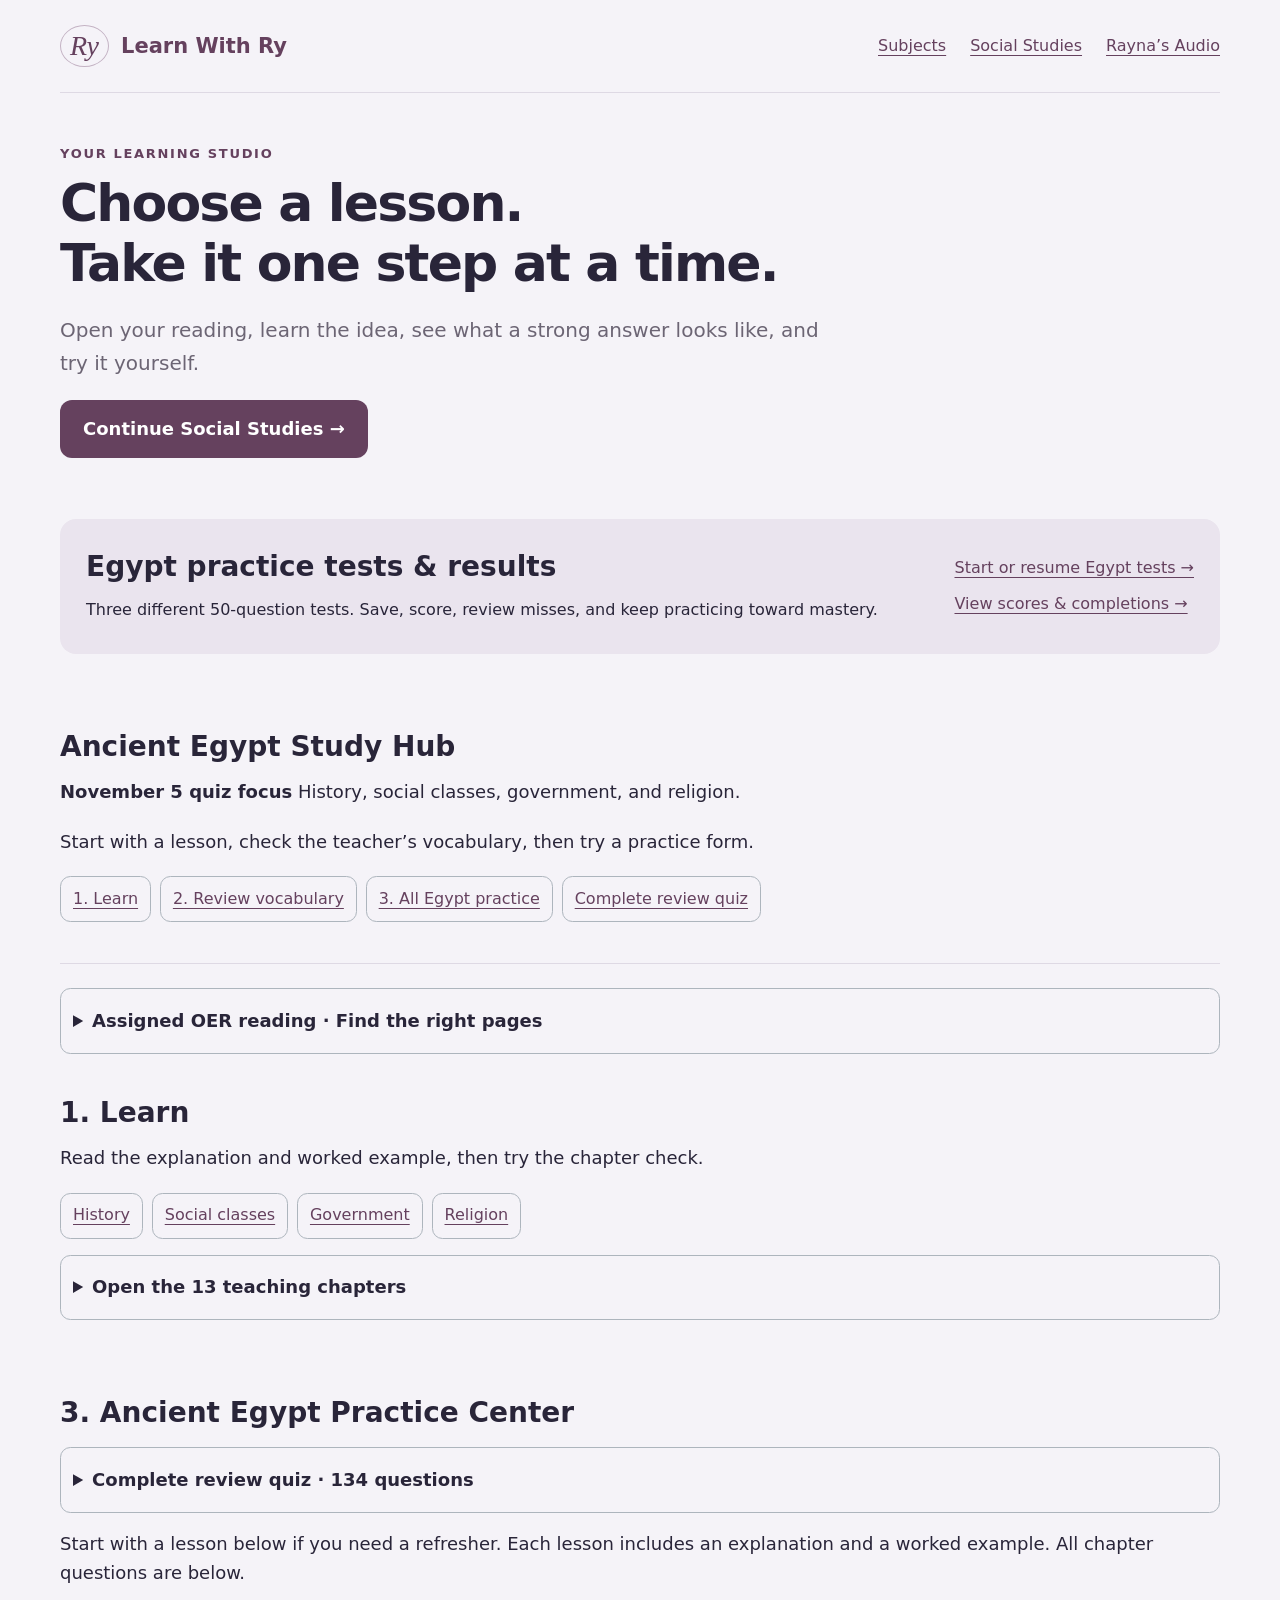
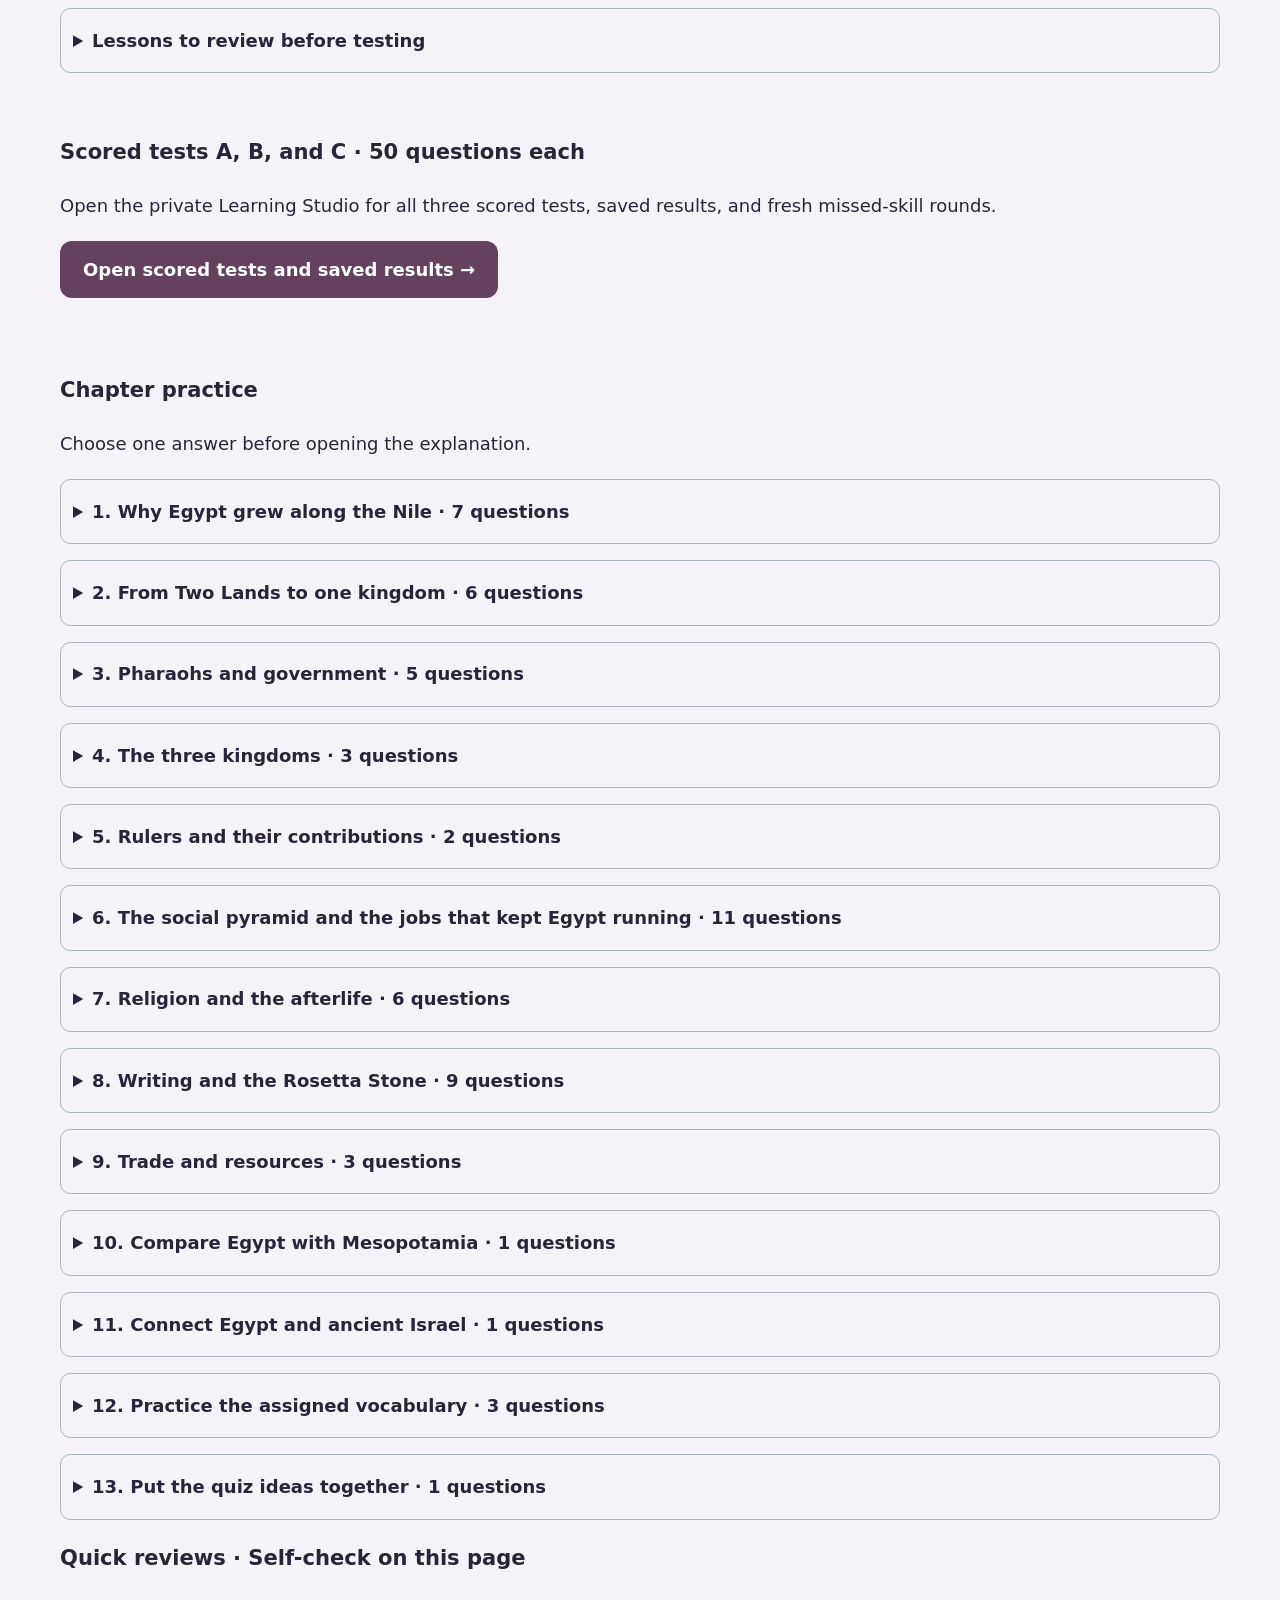
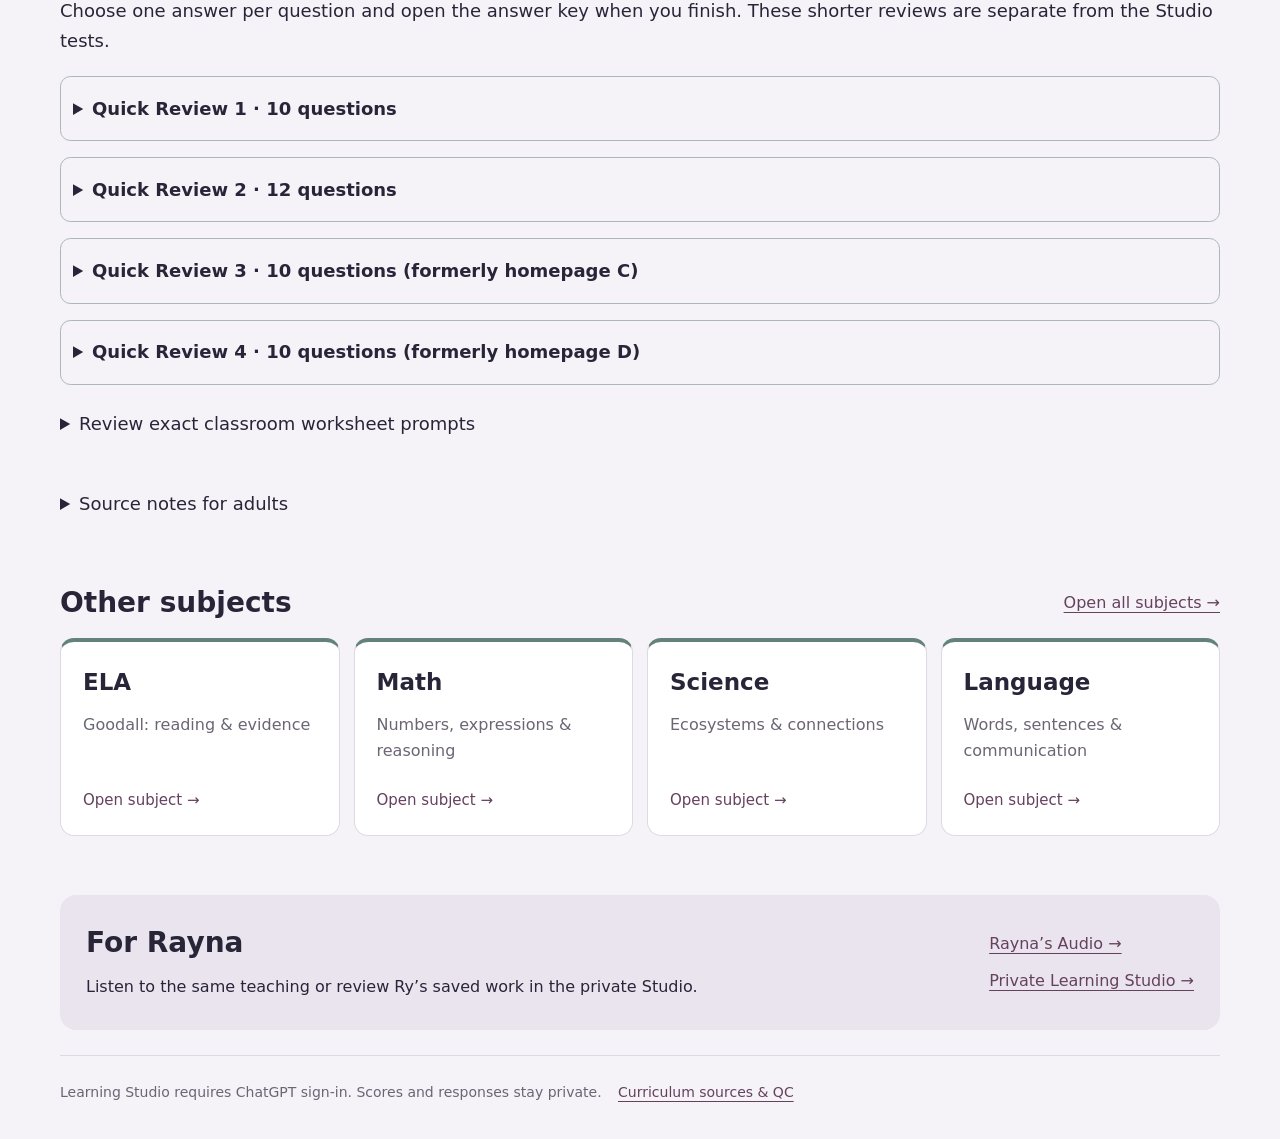
==== archive/2026-11-06/index.html @ a7140b53 "Reset learning workspace and consolidate source-first governance" ====
<!doctype html><html lang="en"><head><meta charset="utf-8"><meta name="viewport" content="width=device-width,initial-scale=1"><title>Learn With Ry · Choose your lesson</title><meta name="description" content="Choose a subject and open its assigned reading, teaching, worked examples and practice."><link rel="stylesheet" href="../../home.css?v=20261103-ss"><style>
#social-studies .egypt-intro {display:block;position:static;margin-bottom:1.5rem}
#social-studies .study-links {display:flex;flex-wrap:wrap;gap:.55rem;margin:.75rem 0 1rem}
#social-studies .study-links a, #social-studies .study-panel, #social-studies article {border:1px solid #adb5bd;border-radius:.65rem;padding:.55rem .75rem}
#social-studies article, #social-studies .study-panel {margin:1rem 0}
#social-studies summary {cursor:pointer;padding:.5rem 0}
#social-studies .study-panel>summary {font-weight:700}
#social-studies li {margin:.3rem 0}
#social-studies [id] {scroll-margin-top:1rem}
</style><style>#egypt-combined-quiz fieldset{border:0;padding:1rem 0}#egypt-combined-quiz legend{font-weight:650}#egypt-combined-quiz .quiz-options{display:grid;gap:.55rem;margin-top:.7rem}#egypt-combined-quiz .quiz-options label{display:flex;align-items:flex-start;gap:.6rem;padding:.8rem;border:1px solid #b9aabd;border-radius:.5rem;cursor:pointer}#egypt-combined-quiz input{width:1.2rem;height:1.2rem;flex-shrink:0}#score-egypt-quiz{padding:.8rem 1.2rem;cursor:pointer}#egypt-combined-quiz .quiz-feedback{padding:.7rem;background:#f0eaf2}</style></head><body><div class="wrap"><header><a class="brand" href="../../index.html"><i>Ry</i>Learn With Ry</a><nav aria-label="Main navigation"><a href="#subjects">Subjects</a><a href="#social-studies">Social Studies</a><a href="../../rayna-audio.html">Rayna’s Audio</a></nav></header><main><section class="welcome"><p class="eyebrow">Your learning studio</p><h1>Choose a lesson.<br>Take it one step at a time.</h1><p>Open your reading, learn the idea, see what a strong answer looks like, and try it yourself.</p><a class="button" href="https://ry-learning-studio.raynastover.chatgpt.site/?lesson=ss_verified_social_pyramid">Continue Social Studies →</a></section><section class="parent"><div><h2>Egypt practice tests & results</h2><p>Three different 50-question tests. Save, score, review misses, and keep practicing toward mastery.</p></div><div><a href="https://ry-learning-studio.raynastover.chatgpt.site/?ssTests=1">Start or resume Egypt tests →</a><a href="https://ry-learning-studio.raynastover.chatgpt.site/?parent=1">View scores & completions →</a></div></section><section id="social-studies" aria-label="Ancient Egypt study hub">
<header class="egypt-intro"><h2>Ancient Egypt Study Hub</h2><p><strong>November 5 quiz focus</strong> History, social classes, government, and religion.</p><p>Start with a lesson, check the teacher’s vocabulary, then try a practice form.</p><nav aria-label="Study hub" class="study-links"><a href="#learn-egypt">1. Learn</a><a href="#chapter-12">2. Review vocabulary</a><a href="#egypt-practice">3. All Egypt practice</a><a href="#egypt-combined-quiz">Complete review quiz</a></nav></header>
<details class="study-panel" id="assigned-egypt-reading"><summary>Assigned OER reading · Find the right pages</summary><p>Open <cite>OER Ancient Egypt.pdf</cite> in Schoology under Egypt–Quarter 2. Use the PDF viewer’s page counter. Read the section you need, then use the lesson link to practice.</p><ul><li>Pages 3–8 · Geography and climate · <a href="#chapter-1">Study this topic</a></li><li>Pages 9–14 · Agriculture and irrigation · <a href="#chapter-1">Study this topic</a></li><li>Pages 15–19 · Government and social structure · <a href="#chapter-6">Study this topic</a></li><li>Pages 20–27 · Religion and the afterlife · <a href="#chapter-7">Study this topic</a></li><li>Pages 28–39 · History and key figures · <a href="#chapter-4">Study this topic</a></li><li>Pages 40–45 · Writing and other achievements · <a href="#chapter-8">Study this topic</a></li><li>Pages 46–51 · Egypt and Nubia · <a href="#chapter-9">Study this topic</a></li></ul><p>The assigned social pyramid is <a href="#assigned-social-pyramid">Figure 1 on page 15</a>.</p></details>
<section id="learn-egypt"><h2>1. Learn</h2><p>Read the explanation and worked example, then try the chapter check.</p><nav class="study-links" aria-label="Quiz focus"><a href="#chapter-4">History</a><a href="#chapter-6">Social classes</a><a href="#chapter-3">Government</a><a href="#chapter-7">Religion</a></nav>
<details class="study-panel" id="egypt-chapters"><summary>Open the 13 teaching chapters</summary><nav aria-label="Ancient Egypt chapters"><ol><li><a href="#chapter-1">Why Egypt grew along the Nile</a></li><li><a href="#chapter-2">From Two Lands to one kingdom</a></li><li><a href="#chapter-3">Pharaohs and government</a></li><li><a href="#chapter-4">The three kingdoms</a></li><li><a href="#chapter-5">Rulers and their contributions</a></li><li><a href="#chapter-6">The social pyramid and the jobs that kept Egypt running</a></li><li><a href="#chapter-7">Religion and the afterlife</a></li><li><a href="#chapter-8">Writing and the Rosetta Stone</a></li><li><a href="#chapter-9">Trade and resources</a></li><li><a href="#chapter-10">Compare Egypt with Mesopotamia</a></li><li><a href="#chapter-11">Connect Egypt and ancient Israel</a></li><li><a href="#chapter-12">Practice the assigned vocabulary</a></li><li><a href="#chapter-13">Put the quiz ideas together</a></li></ol></nav>
<article id="chapter-1">
<h2>1. Why Egypt grew along the Nile</h2>

<p>The Nile flows north toward the Mediterranean Sea. Upper Egypt is upstream in the south. Lower Egypt is downstream in the north, where the river branches into a delta. Floods left fertile silt, and irrigation moved water to crops. When farmers grew more food than people needed right away, the surplus helped support workers with other jobs.</p>

<section aria-label="Control the floodwater"><h3>Control the floodwater</h3><p>A dike holds water back. A ditch moves water to where it is needed. A basin stores water for later. After floodwater receded, silt left on the land helped crops grow.</p><p><strong>Worked example</strong> If a field is dry after the flood season, stored water can be sent from a basin through a ditch to the field.</p>
</section>
<h3>Worked example</h3><p>Imagine a village stores extra grain. Some people can now make tools or keep records because they can get food from the farmers.</p>

<details id="lesson-10"><summary>Orient yourself along the Nile · More teaching and sources</summary><p>The Nile flows north toward the Mediterranean Sea. Upper Egypt is upstream, mainly to the south. Lower Egypt is downstream, mainly to the north. Follow the water to understand the names.</p><h3>Worked example</h3><p>Imagine a boat drifting downstream from Upper Egypt. It moves north toward Lower Egypt and the delta.</p><p><a href="https://ry-learning-studio.raynastover.chatgpt.site/?lesson=ss_verified_two_lands">Open the matching Studio chapter and sources →</a></p></details>
<details id="lesson-11"><summary>Read landforms as clues about travel · More teaching and sources</summary><p>A delta forms where sediment builds up near a river’s mouth and channels spread out. Cataracts are stretches of rough water that can make navigation difficult. Deserts can limit routes while river travel and trade still connect communities.</p><h3>Worked example</h3><p>A merchant planning a route should look for both helpful features and obstacles. A wide navigable stretch may make travel easier. A cataract may force unloading and travel overland.</p><p><a href="https://ry-learning-studio.raynastover.chatgpt.site/?lesson=ss_verified_landforms">Open the matching Studio chapter and sources →</a></p></details>
<details id="lesson-12"><summary>Trace flooding, farming and surplus · More teaching and sources</summary><p>Floodwaters could leave fertile silt. Farmers used water and labor to grow crops. Irrigation helped move water to fields, and channels needed upkeep. Surplus means food beyond immediate needs. Stored surplus could support workers doing jobs other than farming.</p><h3>Worked example</h3><p>Follow the chain: fertile soil and water support crops, surplus can be stored, and stored food can support specialized work. Each arrow needs a reason. Flooding alone does not explain the government.</p><p><a href="https://ry-learning-studio.raynastover.chatgpt.site/?lesson=ss_verified_nile_farming">Open the matching Studio chapter and sources →</a></p></details>
<section><h3>Plan for the farming year</h3><p>The assigned OER explains that Egyptians noticed Sirius appearing around the time of the Nile flood. Watching the sky helped farmers anticipate changes in the river and plan their work. They also developed a 365-day calendar with seasons tied to farming.</p><p><strong>Worked example</strong> If the river is about to rise, farmers can prepare for flooding and plan to plant when the water recedes.</p></section>
<p><a href="#practice-chapter-1">Practice this chapter</a></p></article>
<article id="chapter-2">
<h2>2. From Two Lands to one kingdom</h2>

<p>Upper and Lower Egypt were political regions. Black Land described the fertile Nile land, and Red Land described the surrounding desert. The traditional account credits Menes with unification. Evidence also links Narmer to early unification, and historians are uncertain how the two names relate. The Double Crown joined symbols of rule over both regions.</p>

<section aria-label="What the crowns tell us"><h3>What the crowns tell us</h3><p>The white crown stood for Upper Egypt in the south. The red crown stood for Lower Egypt in the north. Wearing both together showed that one ruler claimed authority over both regions.</p><p><strong>Worked example</strong> An image of a ruler wearing the white crown links the ruler to the southern region. Look for the combined crown to identify the symbol of unity.</p></section>
<h3>Worked example</h3><p>A ruler shown wearing the Double Crown is being pictured as ruler of both regions. The crown alone cannot tell us the precise sequence of events that brought them together.</p>

<details id="lesson-5"><summary>Follow the Two Lands story · More teaching and sources</summary><p>Unification brought Upper and Lower Egypt under one rule. Follow the teacher’s reading for its account of Menes. Historians also discuss Narmer and the evidence associated with early unification. Keep the classroom account and the historical identification question distinct.</p><h3>Worked example</h3><p>A royal image can show symbols associated with both regions. That supports a claim about how royal power was presented. The image alone cannot settle every detail of who unified Egypt.</p><p><a href="https://ry-learning-studio.raynastover.chatgpt.site/?lesson=ss_verified_union">Open the matching Studio chapter and sources →</a></p></details>
<section><h3>Practice the Two Lands worksheet</h3><p>Upper Egypt was in the south, upstream. Lower Egypt was in the north, downstream, where the Nile branches near the Mediterranean. Seasonal floods left silt that helped farmers grow food. The river also provided water for irrigation and a route for transportation. The worksheet credits Menes with bringing the two regions under one ruler.</p><p><strong>Worked example</strong> If you start in Upper Egypt and travel downstream, you head north toward Lower Egypt. The name Upper tells you where you are along the river.</p>

</section>
<p><a href="#practice-chapter-2">Practice this chapter</a></p></article>
<article id="chapter-3">
<h2>3. Pharaohs and government</h2>

<p>Pharaohs held political and religious authority. Egyptians valued ma’at, the idea of truth, balance, and proper order. A vizier helped supervise government. Other officials organized resources and work, while scribes kept records. This division of government work is called a bureaucracy.</p>

<section aria-label="Why a capital and a river mattered"><h3>Why a capital and a river mattered</h3><p>The traditional account places the early capital at Memphis. A capital is a center of government. The Nile also provided a route between the regions of Egypt and toward the Mediterranean, helping people and goods move.</p><p><strong>Worked example</strong> An official in the capital could organize a shipment. Boats traveling along the Nile could carry it toward the delta.</p></section>
<h3>Worked example</h3><p>To supply a building project, officials could arrange workers and grain deliveries. Scribes could keep track of both so officials knew what had arrived.</p>

<details id="lesson-3"><summary>Explain how the government worked · More teaching and sources</summary><p>The pharaoh ruled. A vizier helped oversee government, and other officials handled specific jobs. A bureaucracy is a system of officials and offices. It helps turn a ruler’s decisions into tasks people can actually carry out.</p><h3>Worked example</h3><p>When the ruler orders grain to be collected, officials can organize deliveries and scribes can record them. The order, the organization, and the record are separate steps.</p><p><a href="https://ry-learning-studio.raynastover.chatgpt.site/?lesson=ss_verified_government">Open the matching Studio chapter and sources →</a></p></details>
<details id="lesson-4"><summary>Compare authority, service and rights · More teaching and sources</summary><p>Priests performed religious duties, soldiers helped defend the kingdom, and officials administered government. Legal rights are powers or protections recognized by law. Examples of property rights show what a person could legally do. Social rank still affected a person’s power and daily life.</p><h3>Worked example</h3><p>If a woman could own property, that fact supports a claim about ownership. A separate source would be needed to compare her political power with a pharaoh’s.</p><p><a href="https://ry-learning-studio.raynastover.chatgpt.site/?lesson=ss_verified_religion_soldiers">Open the matching Studio chapter and sources →</a></p></details>
<h3>How the vizier helped govern</h3><p>The assigned reading (page 16) describes the vizier as the pharaoh’s trusted adviser and chief judge. A scribe kept records. Those are different responsibilities.</p><p><a href="#practice-chapter-3">Practice this chapter</a></p></article>
<article id="chapter-4">
<h2>4. The three kingdoms</h2>

<p>The Old Kingdom is known for major pyramid construction at Giza. The Middle Kingdom began with reunification after a period of division. In the New Kingdom, Egypt expanded its military influence and built major temples. Periods of division separated these kingdoms.</p>

<section aria-label="How the Old Kingdom organized resources"><h3>How the Old Kingdom organized resources</h3><p>Old Kingdom leaders could organize irrigation, food storage, and large construction projects. The pyramids at Giza are one example of what organized workers and supplies made possible.</p><p><strong>Worked example</strong> Storing grain before a building project gave officials food to distribute to workers while construction was under way.</p></section>
<h3>Worked example</h3><p>A description of a royal tomb cut into rock in the Valley of the Kings points to the New Kingdom. A description of Khufu’s pyramid points to the Old Kingdom.</p>

<details id="lesson-6"><summary>Compare the three kingdoms · More teaching and sources</summary><p>The Old Kingdom is strongly associated with pyramid building. The Middle Kingdom followed reunification and renewed central rule. The New Kingdom saw expansion and powerful rulers. A timeline helps you place evidence before trying to explain it.</p><h3>Worked example</h3><p>If a source describes reunification after political division, look for evidence of restored central rule. A pyramid or a military campaign would support a different claim.</p><p><a href="https://ry-learning-studio.raynastover.chatgpt.site/?lesson=ss_verified_kingdoms">Open the matching Studio chapter and sources →</a></p></details>
<p><a href="#practice-chapter-4">Practice this chapter</a></p></article>
<article id="chapter-5">
<h2>5. Rulers and their contributions</h2>

<p>Djoser is linked to the Step Pyramid at Saqqara, traditionally designed by Imhotep. Khufu commissioned the Great Pyramid at Giza. Hatshepsut is known for trade and building, including the expedition to Punt. Thutmose III expanded military influence. Akhenaten promoted worship of the Aten. Ramesses II commissioned monuments including Abu Simbel and led military campaigns.</p>

<h3>Worked example</h3><p>If a ruler ordered a pyramid built, the ruler commissioned it. The people who planned, cut, moved, and set its stones built it.</p>

<details id="lesson-7"><summary>Read evidence about rulers · More teaching and sources</summary><p>Tie each ruler to a specific action or artifact. Djoser is associated with the Step Pyramid and Khufu with the Great Pyramid at Giza. New Kingdom evidence includes Hatshepsut’s Punt expedition, Thutmose III’s campaigns, Akhenaten’s religious changes, and Ramesses II’s monuments. Ask what each source was made to show.</p><h3>Worked example</h3><p>A temple scene showing goods from Punt can support a claim about exchange during Hatshepsut’s reign. Because royal monuments celebrate rulers, check other evidence before drawing a broader conclusion.</p><p><a href="https://ry-learning-studio.raynastover.chatgpt.site/?lesson=ss_verified_new_rulers">Open the matching Studio chapter and sources →</a></p></details>
<p><a href="#practice-chapter-5">Practice this chapter</a></p></article>
<article id="chapter-6">
<h2>6. The social pyramid and the jobs that kept Egypt running</h2><section id="assigned-social-pyramid"><h3>The assigned five-level social pyramid</h3><p>Read from the top down. This is the order in <cite>OER Ancient Egypt</cite>, page 15 of 51, Figure 1.</p><ol><li>Pharaoh</li><li>Nobles, priests, and government officials</li><li>Soldiers and scribes</li><li>Merchants, artisans, and craftspeople</li><li>Farmers, servants, and enslaved people</li></ol><p>The pharaoh held the highest authority and was viewed as divine. The diagram groups occupations and social positions. For example, a scribe kept records and a soldier served in the army, but the diagram places both on the third tier.</p></section>

<p>A social hierarchy ranks people by status or authority. Pharaohs ruled, officials administered, priests led rituals, scribes kept records, soldiers served in the military, and farmers, artisans, and merchants provided food, goods, and trade. Use the teacher’s five-level diagram for exact placements on the assignment. The Who Done It? mystery uses fictional events to help you practice identifying roles.</p>

<section aria-label="Rank, skills, and opportunity"><h3>Rank, skills, and opportunity</h3><p>Many Egyptians were born into their social class, and moving up was uncommon. A rare skill could sometimes open opportunities. The broad base of the pyramid represents the many people whose work supported society.</p><p><strong>Worked example</strong> A craft worker who makes jewelry has a specialized skill. That tells you what they contribute. It takes more evidence to show their social rank changed.</p></section>
<h3>Worked example</h3><p>A farmer grows grain, a scribe records it, and an official organizes where it goes. Their jobs have different levels of authority, but each contributes to keeping the storehouse running.</p>

<details id="lesson-1"><summary>Read the social pyramid · More teaching and sources</summary><p>A pyramid is a model of how power and work were organized. Start with the teacher’s diagram and read its five levels from top to bottom. Compare the size of each level with the authority it represents. People at a lower level could do work that everyone depended on.</p><h3>Worked example</h3><p>If farmers supplied food and officials collected taxes, farmers contributed food while officials exercised authority. The work and the authority are two different things.</p><p><a href="https://ry-learning-studio.raynastover.chatgpt.site/?lesson=ss_verified_social_pyramid">Open the matching Studio chapter and sources →</a></p></details>
<details id="lesson-2"><summary>Connect jobs to contributions · More teaching and sources</summary><p>An occupation is a job. A contribution is what that work makes possible for others. Farmers grew crops, artisans made goods, merchants exchanged goods, and scribes kept written records. One person’s work often depended on another’s.</p><h3>Worked example</h3><p>A farmer brings grain to storage. A scribe records the amount. The record helps officials know how much grain is available.</p><p><a href="https://ry-learning-studio.raynastover.chatgpt.site/?lesson=ss_verified_occupations">Open the matching Studio chapter and sources →</a></p></details>
<section><h3>Use the society clues</h3><p>The classroom mystery reviews how Egyptian society worked. The pharaoh ruled. The vizier advised the pharaoh and helped run the government. High priests carried out major temple rituals. Scribes used writing to keep government records. Soldiers could sometimes improve their status through rewards such as land. Artisans made skilled goods and generally ranked above farmers in the activity’s model. Enslaved people were at the bottom of that model. Many Egyptian women could own property and run businesses.</p><p><strong>Worked example</strong> A workshop needs bowls, a temple needs a ceremony, and the government needs a tax record. An artisan can make the bowls, a high priest can lead a major ritual, and a scribe can write the record. Use each clue to match the job to the contribution.</p>




</section>
<p><a href="#practice-chapter-6">Practice this chapter</a></p></article>
<article id="chapter-7">
<h2>7. Religion and the afterlife</h2>

<p>Egyptians generally worshipped many gods. Ra was associated with the sun, Osiris with the afterlife and rebirth, Isis with protection, and Anubis with embalming. Mummification preserved a body as part of preparation for the afterlife. The weighing of the heart connects belief in the afterlife with ma’at.</p>

<section aria-label="How beliefs shaped burial"><h3>How beliefs shaped burial</h3><p>Ancient Egyptians believed life continued after death. For some burials, embalmers preserved the body, priests performed rituals, and craft workers made coffins. Tombs could hold food and belongings intended for the next life.</p><p><strong>Worked example</strong> A sealed tomb with a preserved body and containers for food gives two clues about preparations for the afterlife.</p>
</section>
<h3>Worked example</h3><p>Khufu’s pyramid at Giza and a rock-cut royal tomb in the Valley of the Kings both tell us about burial beliefs. They also show how royal burial places changed over time.</p>

<details id="lesson-8"><summary>Link beliefs to daily decisions · More teaching and sources</summary><p>Egyptians honored multiple gods. Beliefs about order, balance and justice, often expressed through ma’at, shaped how people described good rule and proper conduct. Belief in an afterlife also helps explain choices about burial.</p><h3>Worked example</h3><p>A tomb object may suggest what people expected the dead to need. An image of a ruler making an offering tells you something different about worship and royal duty.</p><p><a href="https://ry-learning-studio.raynastover.chatgpt.site/?lesson=ss_verified_beliefs">Open the matching Studio chapter and sources →</a></p></details>
<details id="lesson-9"><summary>Separate mummification, tombs and monuments · More teaching and sources</summary><p>Mummification preserved the body. A tomb was a burial place. The pyramids at Giza and the royal tombs in the Valley of the Kings belong to different settings and periods. The Great Sphinx stands at Giza.</p><h3>Follow the process</h3><p>In the assigned reading’s example of a royal burial, embalmers removed organs and stored them in canopic jars. They dried the body with <strong>natron</strong>, then wrapped it in <strong>linen</strong>. Drying helped preserve the body. Wrapping and placing the mummy in a tomb came later. Belief in an afterlife helps explain why preserving the body mattered.</p><p>Source: <a href="https://wcschools.schoology.com/course/8432932378/materials/gp/8618438022">Assigned Egypt OER, section 6.4, pp. 23–24</a>.</p><h3>Worked example</h3><p>If an item asks about preserving a body, choose the process. If it asks where the Great Sphinx is, choose the site. Reading the question word helps you separate the ideas.</p><p><a href="https://ry-learning-studio.raynastover.chatgpt.site/?lesson=ss_verified_burial">Open the matching Studio chapter and sources →</a></p></details>
<p><a href="#practice-chapter-7">Practice this chapter</a></p></article>
<article id="chapter-8">
<h2>8. Writing and the Rosetta Stone</h2>

<p>Hieroglyphs were signs that could represent sounds or words. Scribes could write on papyrus, a material made from a plant. The Rosetta Stone carries the same decree in three scripts and two languages. Scholars used the Greek text to help decipher Egyptian writing.</p>

<section aria-label="Writing, writing surfaces, and evidence"><h3>Writing, writing surfaces, and evidence</h3><p>Egyptians used hieroglyphs on surfaces such as papyrus and carved stone. Once scholars could read more of the signs with help from the Rosetta Stone, the writing could answer questions that the objects alone could not.</p><p><strong>Worked example</strong> A burial chamber shows that someone was buried there. A readable name on its wall may help identify the person.</p>
</section>
<h3>Worked example</h3><p>A grain list is a primary source for what someone recorded at the time. An inscription on a tomb might tell you whom the tomb honored. Each answers a different kind of question.</p>

<details id="lesson-13"><summary>Use writing and trade as evidence · More teaching and sources</summary><p>Hieroglyphs were one Egyptian writing system. The Rosetta Stone carries a decree in three scripts, including Greek, which helped scholars decipher Egyptian writing. Records help us see how government and exchange worked. Nubia had its own societies and interacted with Egypt through trade and conflict.</p><h3>Read the writing as evidence</h3><p>A hieroglyph is a sign. The assigned reading explains that signs can represent sounds or words. <strong>Papyrus</strong> is a writing material made from a reed. You could also find hieroglyphs carved on temple and tomb walls. The sign carries meaning and the surface holds the writing.</p><p><strong>Worked example.</strong> You find signs carved on a tomb wall. The carved signs are the writing. The wall is the surface. If you want to know whom the tomb honored, you need evidence from what the signs say.</p><p>Source: <a href="https://wcschools.schoology.com/course/8432932378/materials/gp/8618438022">Assigned Egypt OER, section 6.6, “Hieroglyphics”</a>.</p><h3>Worked example</h3><p>A record of goods can support a claim about exchange. </p><p><a href="https://ry-learning-studio.raynastover.chatgpt.site/?lesson=ss_verified_writing_trade">Open the matching Studio chapter and sources →</a></p></details>
<section><h3>How Egyptians wrote</h3><p>A hieroglyph could represent a word or a sound. The classroom handout uses a mouth sign that can mean mouth or stand for the sound r. Hieratic was a quicker handwritten script with simpler strokes, often used on papyrus. Demotic was another Egyptian script used later. Reading and writing took training, so scribes were important for keeping records.</p><p><strong>Worked example</strong> For a long list of grain deliveries on papyrus, a scribe could use quicker hieratic writing. A carver making an inscription on a temple wall might use hieroglyphs. On the Rosetta Stone, the Greek version of a decree helped scholars work out Egyptian writing. The stone has three scripts and two languages, Egyptian and Greek.</p>

</section>
<section><h3>Use a hieroglyph sound chart</h3><p>The classroom language packet includes charts for matching signs to sounds. Some signs represent one consonant. Other hieroglyphs can represent more than one sound or an entire word. A classroom chart is a way to try sound matching.</p><p><strong>Worked example</strong> If you are using the chart to approximate a name, say the name first and match the sounds to the chart. Think about the sound you hear when a letter is silent.</p></section>
<p><a href="#practice-chapter-8">Practice this chapter</a></p></article>
<article id="chapter-9">
<h2>9. Trade and resources</h2>

<p>The Nile carried people and goods. Trade helped Egyptians obtain resources such as timber and metals. Egypt and Nubia exchanged goods and ideas and sometimes fought for control. Nubia had independent societies, including the Kingdom of Kush.</p>

<h3>Worked example</h3><p>A merchant who exchanges grain for timber is trading. An army that takes control of territory is conquering.</p>


<section><h3>Explain cultural exchange with Nubia</h3><p>The assigned OER describes Meroë as an ironworking center in Nubia. Nubian rulers also built steep-sided pyramids for royal burials. The pyramids show how an idea can spread and take a different form in another society.</p><p><strong>Worked example</strong> A Nubian pyramid and an Egyptian pyramid may both serve as royal tombs. Their different shapes help show how people adapted the idea.</p></section>
<h3>Why Egypt and Nubia traded</h3><p>The assigned reading (pages 46–47) explains that Egypt wanted Nubian gold and Nubia relied on Egyptian grain. When both groups depend on what the other provides, that is interdependence.</p><p><a href="#practice-chapter-9">Practice this chapter</a></p></article>
<article id="chapter-10">
<h2>10. Compare Egypt with Mesopotamia</h2>
<p><strong>Cumulative review</strong></p>
<p>Both societies depended on rivers and used irrigation, specialized jobs, and writing. Egypt developed along the Nile and had long periods of rule under pharaohs. Early Mesopotamia, along the Tigris and Euphrates, included independent city-states. Egyptian hieroglyphs and Mesopotamian cuneiform were different writing systems.</p>

<h3>Worked example</h3><p>A comparison can name a shared need and two solutions. Both societies needed to keep records, and each used its own writing system.</p>


<p><a href="#practice-chapter-10">Practice this chapter</a></p></article>
<article id="chapter-11">
<h2>11. Connect Egypt and ancient Israel</h2>
<p><strong>Cumulative review</strong></p>
<p>Egypt appears in the Exodus narrative, which is foundational to Jewish tradition. A religious narrative and independent historical evidence answer different questions. Egyptians generally worshipped many gods. Worship of one God became central to Judaism.</p>

<h3>Worked example</h3><p>The Exodus narrative helps explain a tradition’s beliefs and identity. A separate historical claim about a particular event would need evidence suited to that claim.</p>


<p><a href="#practice-chapter-11">Practice this chapter</a></p></article>
<article id="chapter-12">
<h2>12. Practice the assigned vocabulary</h2>

<p>Read each word in context. For example, a cataract can affect travel along a river, and a delta can affect where people farm. Learning what the words help explain makes them easier to recognize in a new question.</p>
<details><summary>Open the teacher’s 24 assigned terms</summary><dl><dt><strong>cataracts</strong></dt><dd>Rocky rapids that make river travel difficult</dd>
<dt><strong>delta</strong></dt><dd>Land near a river’s mouth where the river splits into branches</dd>
<dt><strong>classes</strong></dt><dd>Groups in a society ranked by status or power</dd>
<dt><strong>occupation</strong></dt><dd>A person’s job</dd>
<dt><strong>pharaohs</strong></dt><dd>Egyptian kings</dd>
<dt><strong>bureaucracy</strong></dt><dd>A system of government offices and officials</dd>
<dt><strong>Menes</strong></dt><dd>Ruler traditionally credited with unifying Upper and Lower Egypt</dd>
<dt><strong>Khufu</strong></dt><dd>Old Kingdom ruler who commissioned the Great Pyramid</dd>
<dt><strong>Mentuhotep II</strong></dt><dd>Ruler who reunited Egypt and began the Middle Kingdom</dd>
<dt><strong>Hyksos</strong></dt><dd>Rulers of foreign origin who controlled part of Egypt before the New Kingdom</dd>
<dt><strong>Ahmose</strong></dt><dd>Ruler who defeated the Hyksos and began the New Kingdom</dd>
<dt><strong>Queen Hatshepsut</strong></dt><dd>New Kingdom ruler associated with the expedition to Punt</dd>
<dt><strong>Tutankhamun</strong></dt><dd>New Kingdom ruler whose tomb preserved many artifacts</dd>
<dt><strong>Ramses the Great</strong></dt><dd>New Kingdom ruler also called Ramesses II</dd>
<dt><strong>afterlife</strong></dt><dd>Life believed to continue after death</dd>
<dt><strong>mummy</strong></dt><dd>A body preserved after death</dd>
<dt><strong>mummification</strong></dt><dd>The process of preserving a body after death</dd>
<dt><strong>pyramids</strong></dt><dd>Monumental structures used as royal tombs in ancient Egypt</dd>
<dt><strong>artifacts</strong></dt><dd>Objects made or used by people that provide evidence about the past</dd>
<dt><strong>hieroglyphics</strong></dt><dd>Egyptian writing using signs that can represent sounds or words</dd>
<dt><strong>papyrus</strong></dt><dd>Writing material made from a plant</dd>
<dt><strong>Sphinx</strong></dt><dd>A figure with a lion’s body and a human head</dd>
<dt><strong>cultural diffusion</strong></dt><dd>The spread of ideas or practices between societies</dd>
<dt><strong>commerce</strong></dt><dd>The buying, selling, or exchanging of goods</dd></dl><p><a href="https://wcschools.schoology.com/assignment/8618438025/info">Open the teacher’s vocabulary assignment</a></p></details>
<h3>Worked example</h3><p>If a boat has trouble passing through shallow, rocky rapids, cataract describes the obstacle. If the river splits into branches near the sea, delta describes the land and water at its mouth.</p>


<section><h3>Use vocabulary to explain changes over time</h3><p>Mentuhotep II reunited Egypt and began the Middle Kingdom. Later, the Hyksos controlled part of Egypt. Ahmose defeated the Hyksos and began the New Kingdom. Commerce means exchanging goods. Cultural diffusion is the spread of ideas or customs between societies.</p><p><strong>Worked example</strong> If two communities exchange goods, that is commerce. If one adopts a design it learned from the other, the design spreading is cultural diffusion.</p>
</section>
<p><a href="#practice-chapter-12">Practice this chapter</a></p></article>
<article id="chapter-13">
<h2>13. Put the quiz ideas together</h2>

<p>Connect history, social structure, government, and religion. Use the Nile and farming to explain how people could do specialized work. Use jobs and records to explain how government worked. Use tombs and religious beliefs to explain why rulers and workers prepared for the afterlife.</p>

<h3>Worked example</h3><p>Grain surplus could feed builders. Scribes could track deliveries. Officials could organize work. Belief in the afterlife helps explain why a ruler would commission a tomb.</p>


<p><a href="#practice-chapter-13">Practice this chapter</a></p></article>
</details></section>
<section id="egypt-practice"><h2>3. Ancient Egypt Practice Center</h2><details class="study-panel" id="egypt-combined-quiz"><summary>Complete review quiz · 134 questions</summary><p>Choose one answer per question. Take breaks between groups. Aim for at least 121 out of 134 on your first try.</p><p>Questions 1–24 cover all teacher vocabulary terms. Questions 25–82 collect the lesson checks. Questions 83–124 include all four Quick Reviews. Questions 125–132 revisit missed skills available in saved reviews. Questions 133–134 adapt published museum review questions.</p><p>Quick Reviews did not save individual answers, so every Quick Review question is included. The private test reports provide scores without the individual missed questions.</p><ol><li><fieldset><legend>Which vocabulary term matches this description? Rocky rapids that make river travel difficult.</legend><div class="quiz-options"><label><input type="radio" name="egypt-complete-0" value="A"> <span>A. delta</span></label><label><input type="radio" name="egypt-complete-0" value="B"> <span>B. cataracts</span></label><label><input type="radio" name="egypt-complete-0" value="C"> <span>C. classes</span></label><label><input type="radio" name="egypt-complete-0" value="D"> <span>D. occupation</span></label></div><p class="quiz-feedback" hidden></p></fieldset></li>
<li><fieldset><legend>Which vocabulary term matches this description? Land near a river’s mouth where the river splits into branches.</legend><div class="quiz-options"><label><input type="radio" name="egypt-complete-1" value="A"> <span>A. delta</span></label><label><input type="radio" name="egypt-complete-1" value="B"> <span>B. cataracts</span></label><label><input type="radio" name="egypt-complete-1" value="C"> <span>C. classes</span></label><label><input type="radio" name="egypt-complete-1" value="D"> <span>D. occupation</span></label></div><p class="quiz-feedback" hidden></p></fieldset></li>
<li><fieldset><legend>Which vocabulary term matches this description? Groups in a society ranked by status or power.</legend><div class="quiz-options"><label><input type="radio" name="egypt-complete-2" value="A"> <span>A. cataracts</span></label><label><input type="radio" name="egypt-complete-2" value="B"> <span>B. delta</span></label><label><input type="radio" name="egypt-complete-2" value="C"> <span>C. occupation</span></label><label><input type="radio" name="egypt-complete-2" value="D"> <span>D. classes</span></label></div><p class="quiz-feedback" hidden></p></fieldset></li>
<li><fieldset><legend>Which vocabulary term matches this description? A person’s job.</legend><div class="quiz-options"><label><input type="radio" name="egypt-complete-3" value="A"> <span>A. cataracts</span></label><label><input type="radio" name="egypt-complete-3" value="B"> <span>B. delta</span></label><label><input type="radio" name="egypt-complete-3" value="C"> <span>C. occupation</span></label><label><input type="radio" name="egypt-complete-3" value="D"> <span>D. classes</span></label></div><p class="quiz-feedback" hidden></p></fieldset></li>
<li><fieldset><legend>Which vocabulary term matches this description? Egyptian kings.</legend><div class="quiz-options"><label><input type="radio" name="egypt-complete-4" value="A"> <span>A. cataracts</span></label><label><input type="radio" name="egypt-complete-4" value="B"> <span>B. pharaohs</span></label><label><input type="radio" name="egypt-complete-4" value="C"> <span>C. delta</span></label><label><input type="radio" name="egypt-complete-4" value="D"> <span>D. classes</span></label></div><p class="quiz-feedback" hidden></p></fieldset></li>
<li><fieldset><legend>Which vocabulary term matches this description? A system of government offices and officials.</legend><div class="quiz-options"><label><input type="radio" name="egypt-complete-5" value="A"> <span>A. bureaucracy</span></label><label><input type="radio" name="egypt-complete-5" value="B"> <span>B. cataracts</span></label><label><input type="radio" name="egypt-complete-5" value="C"> <span>C. delta</span></label><label><input type="radio" name="egypt-complete-5" value="D"> <span>D. classes</span></label></div><p class="quiz-feedback" hidden></p></fieldset></li>
<li><fieldset><legend>Which vocabulary term matches this description? Ruler traditionally credited with unifying Upper and Lower Egypt.</legend><div class="quiz-options"><label><input type="radio" name="egypt-complete-6" value="A"> <span>A. Khufu</span></label><label><input type="radio" name="egypt-complete-6" value="B"> <span>B. Mentuhotep II</span></label><label><input type="radio" name="egypt-complete-6" value="C"> <span>C. Hyksos</span></label><label><input type="radio" name="egypt-complete-6" value="D"> <span>D. Menes</span></label></div><p class="quiz-feedback" hidden></p></fieldset></li>
<li><fieldset><legend>Which vocabulary term matches this description? Old Kingdom ruler who commissioned the Great Pyramid.</legend><div class="quiz-options"><label><input type="radio" name="egypt-complete-7" value="A"> <span>A. Menes</span></label><label><input type="radio" name="egypt-complete-7" value="B"> <span>B. Mentuhotep II</span></label><label><input type="radio" name="egypt-complete-7" value="C"> <span>C. Khufu</span></label><label><input type="radio" name="egypt-complete-7" value="D"> <span>D. Hyksos</span></label></div><p class="quiz-feedback" hidden></p></fieldset></li>
<li><fieldset><legend>Which vocabulary term matches this description? Ruler who reunited Egypt and began the Middle Kingdom.</legend><div class="quiz-options"><label><input type="radio" name="egypt-complete-8" value="A"> <span>A. Menes</span></label><label><input type="radio" name="egypt-complete-8" value="B"> <span>B. Mentuhotep II</span></label><label><input type="radio" name="egypt-complete-8" value="C"> <span>C. Khufu</span></label><label><input type="radio" name="egypt-complete-8" value="D"> <span>D. Hyksos</span></label></div><p class="quiz-feedback" hidden></p></fieldset></li>
<li><fieldset><legend>Which vocabulary term matches this description? Rulers of foreign origin who controlled part of Egypt before the New Kingdom.</legend><div class="quiz-options"><label><input type="radio" name="egypt-complete-9" value="A"> <span>A. Hyksos</span></label><label><input type="radio" name="egypt-complete-9" value="B"> <span>B. Menes</span></label><label><input type="radio" name="egypt-complete-9" value="C"> <span>C. Khufu</span></label><label><input type="radio" name="egypt-complete-9" value="D"> <span>D. Mentuhotep II</span></label></div><p class="quiz-feedback" hidden></p></fieldset></li>
<li><fieldset><legend>Which vocabulary term matches this description? Ruler who defeated the Hyksos and began the New Kingdom.</legend><div class="quiz-options"><label><input type="radio" name="egypt-complete-10" value="A"> <span>A. Menes</span></label><label><input type="radio" name="egypt-complete-10" value="B"> <span>B. Khufu</span></label><label><input type="radio" name="egypt-complete-10" value="C"> <span>C. Mentuhotep II</span></label><label><input type="radio" name="egypt-complete-10" value="D"> <span>D. Ahmose</span></label></div><p class="quiz-feedback" hidden></p></fieldset></li>
<li><fieldset><legend>Which vocabulary term matches this description? New Kingdom ruler associated with the expedition to Punt.</legend><div class="quiz-options"><label><input type="radio" name="egypt-complete-11" value="A"> <span>A. Menes</span></label><label><input type="radio" name="egypt-complete-11" value="B"> <span>B. Khufu</span></label><label><input type="radio" name="egypt-complete-11" value="C"> <span>C. Queen Hatshepsut</span></label><label><input type="radio" name="egypt-complete-11" value="D"> <span>D. Mentuhotep II</span></label></div><p class="quiz-feedback" hidden></p></fieldset></li>
<li><fieldset><legend>Which vocabulary term matches this description? New Kingdom ruler whose tomb preserved many artifacts.</legend><div class="quiz-options"><label><input type="radio" name="egypt-complete-12" value="A"> <span>A. Menes</span></label><label><input type="radio" name="egypt-complete-12" value="B"> <span>B. Tutankhamun</span></label><label><input type="radio" name="egypt-complete-12" value="C"> <span>C. Khufu</span></label><label><input type="radio" name="egypt-complete-12" value="D"> <span>D. Mentuhotep II</span></label></div><p class="quiz-feedback" hidden></p></fieldset></li>
<li><fieldset><legend>Which vocabulary term matches this description? New Kingdom ruler also called Ramesses II.</legend><div class="quiz-options"><label><input type="radio" name="egypt-complete-13" value="A"> <span>A. Ramses the Great</span></label><label><input type="radio" name="egypt-complete-13" value="B"> <span>B. Menes</span></label><label><input type="radio" name="egypt-complete-13" value="C"> <span>C. Khufu</span></label><label><input type="radio" name="egypt-complete-13" value="D"> <span>D. Mentuhotep II</span></label></div><p class="quiz-feedback" hidden></p></fieldset></li>
<li><fieldset><legend>Which vocabulary term matches this description? Life believed to continue after death.</legend><div class="quiz-options"><label><input type="radio" name="egypt-complete-14" value="A"> <span>A. cataracts</span></label><label><input type="radio" name="egypt-complete-14" value="B"> <span>B. delta</span></label><label><input type="radio" name="egypt-complete-14" value="C"> <span>C. classes</span></label><label><input type="radio" name="egypt-complete-14" value="D"> <span>D. afterlife</span></label></div><p class="quiz-feedback" hidden></p></fieldset></li>
<li><fieldset><legend>Which vocabulary term matches this description? A body preserved after death.</legend><div class="quiz-options"><label><input type="radio" name="egypt-complete-15" value="A"> <span>A. cataracts</span></label><label><input type="radio" name="egypt-complete-15" value="B"> <span>B. delta</span></label><label><input type="radio" name="egypt-complete-15" value="C"> <span>C. mummy</span></label><label><input type="radio" name="egypt-complete-15" value="D"> <span>D. classes</span></label></div><p class="quiz-feedback" hidden></p></fieldset></li>
<li><fieldset><legend>Which vocabulary term matches this description? The process of preserving a body after death.</legend><div class="quiz-options"><label><input type="radio" name="egypt-complete-16" value="A"> <span>A. cataracts</span></label><label><input type="radio" name="egypt-complete-16" value="B"> <span>B. mummification</span></label><label><input type="radio" name="egypt-complete-16" value="C"> <span>C. delta</span></label><label><input type="radio" name="egypt-complete-16" value="D"> <span>D. classes</span></label></div><p class="quiz-feedback" hidden></p></fieldset></li>
<li><fieldset><legend>Which vocabulary term matches this description? Monumental structures used as royal tombs in ancient Egypt.</legend><div class="quiz-options"><label><input type="radio" name="egypt-complete-17" value="A"> <span>A. pyramids</span></label><label><input type="radio" name="egypt-complete-17" value="B"> <span>B. cataracts</span></label><label><input type="radio" name="egypt-complete-17" value="C"> <span>C. delta</span></label><label><input type="radio" name="egypt-complete-17" value="D"> <span>D. classes</span></label></div><p class="quiz-feedback" hidden></p></fieldset></li>
<li><fieldset><legend>Which vocabulary term matches this description? Objects made or used by people that provide evidence about the past.</legend><div class="quiz-options"><label><input type="radio" name="egypt-complete-18" value="A"> <span>A. cataracts</span></label><label><input type="radio" name="egypt-complete-18" value="B"> <span>B. delta</span></label><label><input type="radio" name="egypt-complete-18" value="C"> <span>C. classes</span></label><label><input type="radio" name="egypt-complete-18" value="D"> <span>D. artifacts</span></label></div><p class="quiz-feedback" hidden></p></fieldset></li>
<li><fieldset><legend>Which vocabulary term matches this description? Egyptian writing using signs that can represent sounds or words.</legend><div class="quiz-options"><label><input type="radio" name="egypt-complete-19" value="A"> <span>A. cataracts</span></label><label><input type="radio" name="egypt-complete-19" value="B"> <span>B. delta</span></label><label><input type="radio" name="egypt-complete-19" value="C"> <span>C. hieroglyphics</span></label><label><input type="radio" name="egypt-complete-19" value="D"> <span>D. classes</span></label></div><p class="quiz-feedback" hidden></p></fieldset></li>
<li><fieldset><legend>Which vocabulary term matches this description? Writing material made from a plant.</legend><div class="quiz-options"><label><input type="radio" name="egypt-complete-20" value="A"> <span>A. cataracts</span></label><label><input type="radio" name="egypt-complete-20" value="B"> <span>B. papyrus</span></label><label><input type="radio" name="egypt-complete-20" value="C"> <span>C. delta</span></label><label><input type="radio" name="egypt-complete-20" value="D"> <span>D. classes</span></label></div><p class="quiz-feedback" hidden></p></fieldset></li>
<li><fieldset><legend>Which vocabulary term matches this description? A figure with a lion’s body and a human head.</legend><div class="quiz-options"><label><input type="radio" name="egypt-complete-21" value="A"> <span>A. Sphinx</span></label><label><input type="radio" name="egypt-complete-21" value="B"> <span>B. cataracts</span></label><label><input type="radio" name="egypt-complete-21" value="C"> <span>C. delta</span></label><label><input type="radio" name="egypt-complete-21" value="D"> <span>D. classes</span></label></div><p class="quiz-feedback" hidden></p></fieldset></li>
<li><fieldset><legend>Which vocabulary term matches this description? The spread of ideas or practices between societies.</legend><div class="quiz-options"><label><input type="radio" name="egypt-complete-22" value="A"> <span>A. cataracts</span></label><label><input type="radio" name="egypt-complete-22" value="B"> <span>B. delta</span></label><label><input type="radio" name="egypt-complete-22" value="C"> <span>C. classes</span></label><label><input type="radio" name="egypt-complete-22" value="D"> <span>D. cultural diffusion</span></label></div><p class="quiz-feedback" hidden></p></fieldset></li>
<li><fieldset><legend>Which vocabulary term matches this description? The buying, selling, or exchanging of goods.</legend><div class="quiz-options"><label><input type="radio" name="egypt-complete-23" value="A"> <span>A. cataracts</span></label><label><input type="radio" name="egypt-complete-23" value="B"> <span>B. delta</span></label><label><input type="radio" name="egypt-complete-23" value="C"> <span>C. commerce</span></label><label><input type="radio" name="egypt-complete-23" value="D"> <span>D. classes</span></label></div><p class="quiz-feedback" hidden></p></fieldset></li>
<li><fieldset><legend>What would help farmers save floodwater for a dry month?</legend><div class="quiz-options"><label><input type="radio" name="egypt-complete-24" value="A"> <span>A. A ditch that carries it away</span></label><label><input type="radio" name="egypt-complete-24" value="B"> <span>B. A basin that holds it</span></label><label><input type="radio" name="egypt-complete-24" value="C"> <span>C. A field covered in dry silt</span></label></div><p class="quiz-feedback" hidden></p></fieldset></li>
<li><fieldset><legend>What helps the soil after the floodwater drains away?</legend><div class="quiz-options"><label><input type="radio" name="egypt-complete-25" value="A"> <span>A. The silt the river leaves behind</span></label><label><input type="radio" name="egypt-complete-25" value="B"> <span>B. The ditch that carries water elsewhere</span></label><label><input type="radio" name="egypt-complete-25" value="C"> <span>C. The dike that holds water back</span></label></div><p class="quiz-feedback" hidden></p></fieldset></li>
<li><fieldset><legend>Which change most directly helps a village support more full-time craftspeople?</legend><div class="quiz-options"><label><input type="radio" name="egypt-complete-26" value="A"> <span>A. More desert beyond the farms</span></label><label><input type="radio" name="egypt-complete-26" value="B"> <span>B. More grain than the village needs right away</span></label><label><input type="radio" name="egypt-complete-26" value="C"> <span>C. Fewer ways to move water to fields</span></label></div><p class="quiz-feedback" hidden></p></fieldset></li>
<li><fieldset><legend>Which way does the boat move downstream?</legend><div class="quiz-options"><label><input type="radio" name="egypt-complete-27" value="A"> <span>A. North toward the delta</span></label><label><input type="radio" name="egypt-complete-27" value="B"> <span>B. South into Upper Egypt</span></label><label><input type="radio" name="egypt-complete-27" value="C"> <span>C. West across the desert</span></label></div><p class="quiz-feedback" hidden></p></fieldset></li>
<li><fieldset><legend>Which feature most directly makes boat travel harder?</legend><div class="quiz-options"><label><input type="radio" name="egypt-complete-28" value="A"> <span>A. A storage building</span></label><label><input type="radio" name="egypt-complete-28" value="B"> <span>B. A cataract</span></label><label><input type="radio" name="egypt-complete-28" value="C"> <span>C. A written inventory</span></label></div><p class="quiz-feedback" hidden></p></fieldset></li>
<li><fieldset><legend>Which link best explains how surplus helped cities grow?</legend><div class="quiz-options"><label><input type="radio" name="egypt-complete-29" value="A"> <span>A. It made every person a farmer</span></label><label><input type="radio" name="egypt-complete-29" value="B"> <span>B. It stopped people from exchanging goods</span></label><label><input type="radio" name="egypt-complete-29" value="C"> <span>C. It helped feed people who worked in other jobs</span></label></div><p class="quiz-feedback" hidden></p></fieldset></li>
<li><fieldset><legend>Why was watching for Sirius useful?</legend><div class="quiz-options"><label><input type="radio" name="egypt-complete-30" value="A"> <span>A. It helped farmers anticipate flood season</span></label><label><input type="radio" name="egypt-complete-30" value="B"> <span>B. It showed which grain would grow fastest</span></label><label><input type="radio" name="egypt-complete-30" value="C"> <span>C. It told officials how much tax to collect</span></label></div><p class="quiz-feedback" hidden></p></fieldset></li>
<li><fieldset><legend>A museum label says a crown stood for the northern kingdom. Which crown should the exhibit show?</legend><div class="quiz-options"><label><input type="radio" name="egypt-complete-31" value="A"> <span>A. White crown</span></label><label><input type="radio" name="egypt-complete-31" value="B"> <span>B. Double Crown</span></label><label><input type="radio" name="egypt-complete-31" value="C"> <span>C. Red crown</span></label></div><p class="quiz-feedback" hidden></p></fieldset></li>
<li><fieldset><legend>What does the Double Crown represent?</legend><div class="quiz-options"><label><input type="radio" name="egypt-complete-32" value="A"> <span>A. Control over both Upper and Lower Egypt</span></label><label><input type="radio" name="egypt-complete-32" value="B"> <span>B. Two kinds of farmland</span></label><label><input type="radio" name="egypt-complete-32" value="C"> <span>C. Two separate rulers sharing one throne</span></label></div><p class="quiz-feedback" hidden></p></fieldset></li>
<li><fieldset><legend>What changed with unification?</legend><div class="quiz-options"><label><input type="radio" name="egypt-complete-33" value="A"> <span>A. The Nile changed its flow</span></label><label><input type="radio" name="egypt-complete-33" value="B"> <span>B. Upper and Lower Egypt came under one rule</span></label><label><input type="radio" name="egypt-complete-33" value="C"> <span>C. Egypt stopped farming</span></label></div><p class="quiz-feedback" hidden></p></fieldset></li>
<li><fieldset><legend>Which region lay to the south and upstream?</legend><div class="quiz-options"><label><input type="radio" name="egypt-complete-34" value="A"> <span>A. Lower Egypt</span></label><label><input type="radio" name="egypt-complete-34" value="B"> <span>B. Upper Egypt</span></label><label><input type="radio" name="egypt-complete-34" value="C"> <span>C. The Nile Delta</span></label></div><p class="quiz-feedback" hidden></p></fieldset></li>
<li><fieldset><legend>Which answer explains two ways the Nile helped Egyptian communities?</legend><div class="quiz-options"><label><input type="radio" name="egypt-complete-35" value="A"> <span>A. It separated every village from its neighbors and stopped all floods</span></label><label><input type="radio" name="egypt-complete-35" value="B"> <span>B. It kept the desert wet year-round and made all land good for farming</span></label><label><input type="radio" name="egypt-complete-35" value="C"> <span>C. It left fertile soil for farming and gave boats a route for travel</span></label></div><p class="quiz-feedback" hidden></p></fieldset></li>
<li><fieldset><legend>Who does the classroom reading traditionally credit with uniting Upper and Lower Egypt?</legend><div class="quiz-options"><label><input type="radio" name="egypt-complete-36" value="A"> <span>A. Menes</span></label><label><input type="radio" name="egypt-complete-36" value="B"> <span>B. Khufu</span></label><label><input type="radio" name="egypt-complete-36" value="C"> <span>C. Ahmose</span></label></div><p class="quiz-feedback" hidden></p></fieldset></li>
<li><fieldset><legend>Which example shows how geography helped a ruler govern a united Egypt?</legend><div class="quiz-options"><label><input type="radio" name="egypt-complete-37" value="A"> <span>A. Boats carried supplies along the Nile to different settlements</span></label><label><input type="radio" name="egypt-complete-37" value="B"> <span>B. The Double Crown showed two regions under one ruler</span></label><label><input type="radio" name="egypt-complete-37" value="C"> <span>C. A vizier held an important government position</span></label></div><p class="quiz-feedback" hidden></p></fieldset></li>
<li><fieldset><legend>Which task would most directly help officials track a grain tax?</legend><div class="quiz-options"><label><input type="radio" name="egypt-complete-38" value="A"> <span>A. Performing a temple ritual</span></label><label><input type="radio" name="egypt-complete-38" value="B"> <span>B. Carving a crown</span></label><label><input type="radio" name="egypt-complete-38" value="C"> <span>C. Recording how much each village delivers</span></label></div><p class="quiz-feedback" hidden></p></fieldset></li>
<li><fieldset><legend>Which situation best shows a bureaucracy?</legend><div class="quiz-options"><label><input type="radio" name="egypt-complete-39" value="A"> <span>A. An artisan teaches an apprentice</span></label><label><input type="radio" name="egypt-complete-39" value="B"> <span>B. A family prepares dinner</span></label><label><input type="radio" name="egypt-complete-39" value="C"> <span>C. Several government offices manage different parts of tax collection</span></label></div><p class="quiz-feedback" hidden></p></fieldset></li>
<li><fieldset><legend>Which conclusion does evidence of property ownership support?</legend><div class="quiz-options"><label><input type="radio" name="egypt-complete-40" value="A"> <span>A. Some people had legally recognized control over property</span></label><label><input type="radio" name="egypt-complete-40" value="B"> <span>B. Every owner was a government official</span></label><label><input type="radio" name="egypt-complete-40" value="C"> <span>C. All owners had equal political authority</span></label></div><p class="quiz-feedback" hidden></p></fieldset></li>
<li><fieldset><legend>The pharaoh needs a senior official to oversee a legal case. Who fits?</legend><div class="quiz-options"><label><input type="radio" name="egypt-complete-41" value="A"> <span>A. A scribe</span></label><label><input type="radio" name="egypt-complete-41" value="B"> <span>B. A vizier</span></label><label><input type="radio" name="egypt-complete-41" value="C"> <span>C. An artisan</span></label></div><p class="quiz-feedback" hidden></p></fieldset></li>
<li><fieldset><legend>Which detail best explains how leaders could support a large workforce over time?</legend><div class="quiz-options"><label><input type="radio" name="egypt-complete-42" value="A"> <span>A. Giza was on the west bank of the Nile</span></label><label><input type="radio" name="egypt-complete-42" value="B"> <span>B. Officials could draw on stored food to supply workers</span></label><label><input type="radio" name="egypt-complete-42" value="C"> <span>C. Ra was associated with the sun</span></label></div><p class="quiz-feedback" hidden></p></fieldset></li>
<li><fieldset><legend>Which development best fits the Middle Kingdom?</legend><div class="quiz-options"><label><input type="radio" name="egypt-complete-43" value="A"> <span>A. Khufu commissions the Great Pyramid</span></label><label><input type="radio" name="egypt-complete-43" value="B"> <span>B. Egypt reunifies after a period of division</span></label><label><input type="radio" name="egypt-complete-43" value="C"> <span>C. New Kingdom rulers are buried in the Valley of the Kings</span></label></div><p class="quiz-feedback" hidden></p></fieldset></li>
<li><fieldset><legend>Which pairing fits the three-kingdom timeline?</legend><div class="quiz-options"><label><input type="radio" name="egypt-complete-44" value="A"> <span>A. New Kingdom and the first Old Kingdom pyramids</span></label><label><input type="radio" name="egypt-complete-44" value="B"> <span>B. Old Kingdom and New Kingdom imperial expansion</span></label><label><input type="radio" name="egypt-complete-44" value="C"> <span>C. Middle Kingdom and renewed unity</span></label></div><p class="quiz-feedback" hidden></p></fieldset></li>
<li><fieldset><legend>Which pair correctly matches a ruler and an accomplishment?</legend><div class="quiz-options"><label><input type="radio" name="egypt-complete-45" value="A"> <span>A. Khufu and the expedition to Punt</span></label><label><input type="radio" name="egypt-complete-45" value="B"> <span>B. Akhenaten and the Step Pyramid</span></label><label><input type="radio" name="egypt-complete-45" value="C"> <span>C. Hatshepsut and the expedition to Punt</span></label></div><p class="quiz-feedback" hidden></p></fieldset></li>
<li><fieldset><legend>Which evidence best supports a claim about Hatshepsut’s trade?</legend><div class="quiz-options"><label><input type="radio" name="egypt-complete-46" value="A"> <span>A. A depiction of the expedition to Punt</span></label><label><input type="radio" name="egypt-complete-46" value="B"> <span>B. A plan of Khufu’s pyramid</span></label><label><input type="radio" name="egypt-complete-46" value="C"> <span>C. A map of the Nile Delta alone</span></label></div><p class="quiz-feedback" hidden></p></fieldset></li>
<li><fieldset><legend>Which group is directly above merchants, artisans, and craftspeople?</legend><div class="quiz-options"><label><input type="radio" name="egypt-complete-47" value="A"> <span>A. Farmers, servants, and enslaved people</span></label><label><input type="radio" name="egypt-complete-47" value="B"> <span>B. Soldiers and scribes</span></label><label><input type="radio" name="egypt-complete-47" value="C"> <span>C. Nobles, priests, and government officials</span></label></div><p class="quiz-feedback" hidden></p></fieldset></li>
<li><fieldset><legend>A record describes one worker rising in rank because of a rare skill. What does it show?</legend><div class="quiz-options"><label><input type="radio" name="egypt-complete-48" value="A"> <span>A. Everyone could choose their rank</span></label><label><input type="radio" name="egypt-complete-48" value="B"> <span>B. Rank was based only on skill</span></label><label><input type="radio" name="egypt-complete-48" value="C"> <span>C. Moving up was possible in some cases</span></label></div><p class="quiz-feedback" hidden></p></fieldset></li>
<li><fieldset><legend>Why could farmers have less authority and still be essential?</legend><div class="quiz-options"><label><input type="radio" name="egypt-complete-49" value="A"> <span>A. Their crops fed people working in many other jobs</span></label><label><input type="radio" name="egypt-complete-49" value="B"> <span>B. Their crop totals gave them control of the government</span></label><label><input type="radio" name="egypt-complete-49" value="C"> <span>C. Their job was to record the harvest</span></label></div><p class="quiz-feedback" hidden></p></fieldset></li>
<li><fieldset><legend>What does a higher tier represent in this model?</legend><div class="quiz-options"><label><input type="radio" name="egypt-complete-50" value="A"> <span>A. More authority</span></label><label><input type="radio" name="egypt-complete-50" value="B"> <span>B. A larger group of people</span></label><label><input type="radio" name="egypt-complete-50" value="C"> <span>C. More food produced</span></label></div><p class="quiz-feedback" hidden></p></fieldset></li>
<li><fieldset><legend>Which contribution most directly matches the scribe?</legend><div class="quiz-options"><label><input type="radio" name="egypt-complete-51" value="A"> <span>A. Shaping a clay jar</span></label><label><input type="radio" name="egypt-complete-51" value="B"> <span>B. Recording grain deliveries</span></label><label><input type="radio" name="egypt-complete-51" value="C"> <span>C. Growing barley</span></label></div><p class="quiz-feedback" hidden></p></fieldset></li>
<li><fieldset><legend>Why is the society model wider at the bottom?</legend><div class="quiz-options"><label><input type="radio" name="egypt-complete-52" value="A"> <span>A. Each class had the same number of people</span></label><label><input type="radio" name="egypt-complete-52" value="B"> <span>B. More people belonged to the lower classes</span></label><label><input type="radio" name="egypt-complete-52" value="C"> <span>C. The pharaoh shared a level with most farmers</span></label></div><p class="quiz-feedback" hidden></p></fieldset></li>
<li><fieldset><legend>Who could help the pharaoh oversee government?</legend><div class="quiz-options"><label><input type="radio" name="egypt-complete-53" value="A"> <span>A. A craft worker</span></label><label><input type="radio" name="egypt-complete-53" value="B"> <span>B. A high priest leading a temple ceremony</span></label><label><input type="radio" name="egypt-complete-53" value="C"> <span>C. A vizier</span></label></div><p class="quiz-feedback" hidden></p></fieldset></li>
<li><fieldset><legend>What could help a soldier rise in status?</legend><div class="quiz-options"><label><input type="radio" name="egypt-complete-54" value="A"> <span>A. Receiving land as a reward for military service</span></label><label><input type="radio" name="egypt-complete-54" value="B"> <span>B. Being assigned to copy a temple inscription</span></label><label><input type="radio" name="egypt-complete-54" value="C"> <span>C. Making jewelry for a merchant</span></label></div><p class="quiz-feedback" hidden></p></fieldset></li>
<li><fieldset><legend>Which example shows a legal right some Egyptian women held?</legend><div class="quiz-options"><label><input type="radio" name="egypt-complete-55" value="A"> <span>A. They had to train as soldiers</span></label><label><input type="radio" name="egypt-complete-55" value="B"> <span>B. They could own property and run businesses</span></label><label><input type="radio" name="egypt-complete-55" value="C"> <span>C. They automatically became priests</span></label></div><p class="quiz-feedback" hidden></p></fieldset></li>
<li><fieldset><legend>A pharaoh appoints someone to lead the most important rituals in a temple. Which role fits?</legend><div class="quiz-options"><label><input type="radio" name="egypt-complete-56" value="A"> <span>A. Scribe</span></label><label><input type="radio" name="egypt-complete-56" value="B"> <span>B. Vizier</span></label><label><input type="radio" name="egypt-complete-56" value="C"> <span>C. High priest</span></label></div><p class="quiz-feedback" hidden></p></fieldset></li>
<li><fieldset><legend>Why did writing help Egypt run a large government?</legend><div class="quiz-options"><label><input type="radio" name="egypt-complete-57" value="A"> <span>A. Officials could track taxes and supplies in records</span></label><label><input type="radio" name="egypt-complete-57" value="B"> <span>B. Writing gave artisans their social rank</span></label><label><input type="radio" name="egypt-complete-57" value="C"> <span>C. Writing made floodwater easier to store</span></label></div><p class="quiz-feedback" hidden></p></fieldset></li>
<li><fieldset><legend>Which evidence most directly suggests people expected the deceased to need supplies after death?</legend><div class="quiz-options"><label><input type="radio" name="egypt-complete-58" value="A"> <span>A. Food and belongings placed inside the tomb</span></label><label><input type="radio" name="egypt-complete-58" value="B"> <span>B. A ditch cut near farmland</span></label><label><input type="radio" name="egypt-complete-58" value="C"> <span>C. A list of taxes on grain</span></label></div><p class="quiz-feedback" hidden></p></fieldset></li>
<li><fieldset><legend>Which task belongs to an embalmer?</legend><div class="quiz-options"><label><input type="radio" name="egypt-complete-59" value="A"> <span>A. Making a wooden coffin</span></label><label><input type="radio" name="egypt-complete-59" value="B"> <span>B. Drying and wrapping the body to preserve it</span></label><label><input type="radio" name="egypt-complete-59" value="C"> <span>C. Leading a burial ritual</span></label></div><p class="quiz-feedback" hidden></p></fieldset></li>
<li><fieldset><legend>Which comparison is accurate?</legend><div class="quiz-options"><label><input type="radio" name="egypt-complete-60" value="A"> <span>A. Both sites are known mainly for Old Kingdom pyramids</span></label><label><input type="radio" name="egypt-complete-60" value="B"> <span>B. Giza is known for Old Kingdom pyramids, and the Valley of the Kings for New Kingdom rock-cut royal tombs</span></label><label><input type="radio" name="egypt-complete-60" value="C"> <span>C. Both sites are known mainly for New Kingdom rock-cut tombs</span></label></div><p class="quiz-feedback" hidden></p></fieldset></li>
<li><fieldset><legend>What can burial goods help explain?</legend><div class="quiz-options"><label><input type="radio" name="egypt-complete-61" value="A"> <span>A. Which direction the river flows</span></label><label><input type="radio" name="egypt-complete-61" value="B"> <span>B. What people believed the dead might need</span></label><label><input type="radio" name="egypt-complete-61" value="C"> <span>C. The exact population of a city</span></label></div><p class="quiz-feedback" hidden></p></fieldset></li>
<li><fieldset><legend>Which pair is correct?</legend><div class="quiz-options"><label><input type="radio" name="egypt-complete-62" value="A"> <span>A. Mummification and tax collection</span></label><label><input type="radio" name="egypt-complete-62" value="B"> <span>B. Great Sphinx and Valley of the Kings</span></label><label><input type="radio" name="egypt-complete-62" value="C"> <span>C. Great Sphinx and Giza</span></label></div><p class="quiz-feedback" hidden></p></fieldset></li>
<li><fieldset><legend>What did natron do?</legend><div class="quiz-options"><label><input type="radio" name="egypt-complete-63" value="A"> <span>A. Dried the body.</span></label><label><input type="radio" name="egypt-complete-63" value="B"> <span>B. Held the organs.</span></label><label><input type="radio" name="egypt-complete-63" value="C"> <span>C. Wrapped the body.</span></label></div><p class="quiz-feedback" hidden></p></fieldset></li>
<li><fieldset><legend>Which finding would most directly help identify the person buried in a tomb?</legend><div class="quiz-options"><label><input type="radio" name="egypt-complete-64" value="A"> <span>A. The shape of the tomb entrance</span></label><label><input type="radio" name="egypt-complete-64" value="B"> <span>B. The type of stone in the wall</span></label><label><input type="radio" name="egypt-complete-64" value="C"> <span>C. A translated inscription that gives the person’s name</span></label></div><p class="quiz-feedback" hidden></p></fieldset></li>
<li><fieldset><legend>Which example correctly pairs writing with its surface?</legend><div class="quiz-options"><label><input type="radio" name="egypt-complete-65" value="A"> <span>A. Hieroglyphs written on papyrus</span></label><label><input type="radio" name="egypt-complete-65" value="B"> <span>B. Papyrus carved into a hieroglyph</span></label><label><input type="radio" name="egypt-complete-65" value="C"> <span>C. A stone wall written on a sign</span></label></div><p class="quiz-feedback" hidden></p></fieldset></li>
<li><fieldset><legend>Why was the Greek text on the Rosetta Stone useful?</legend><div class="quiz-options"><label><input type="radio" name="egypt-complete-66" value="A"> <span>A. It gave scholars a text they could read and compare with Egyptian scripts</span></label><label><input type="radio" name="egypt-complete-66" value="B"> <span>B. It showed that papyrus and hieroglyphs were the same thing</span></label><label><input type="radio" name="egypt-complete-66" value="C"> <span>C. It explained every Egyptian sign in a separate glossary</span></label></div><p class="quiz-feedback" hidden></p></fieldset></li>
<li><fieldset><legend>Why did the Greek text on the Rosetta Stone help scholars?</legend><div class="quiz-options"><label><input type="radio" name="egypt-complete-67" value="A"> <span>A. They could compare a known text with Egyptian scripts</span></label><label><input type="radio" name="egypt-complete-67" value="B"> <span>B. It listed every Egyptian word</span></label><label><input type="radio" name="egypt-complete-67" value="C"> <span>C. It made archaeology unnecessary</span></label></div><p class="quiz-feedback" hidden></p></fieldset></li>
<li><fieldset><legend>A mouth sign appears inside a word that has nothing to do with mouths. How could the sign be used?</legend><div class="quiz-options"><label><input type="radio" name="egypt-complete-68" value="A"> <span>A. It could stand for a sound in the word</span></label><label><input type="radio" name="egypt-complete-68" value="B"> <span>B. It could tell the reader the page was made of papyrus</span></label><label><input type="radio" name="egypt-complete-68" value="C"> <span>C. It could show the word was written in Greek</span></label></div><p class="quiz-feedback" hidden></p></fieldset></li>
<li><fieldset><legend>A scribe needs to write a long record quickly on papyrus. Which script fits the lesson’s example?</legend><div class="quiz-options"><label><input type="radio" name="egypt-complete-69" value="A"> <span>A. Ancient Greek</span></label><label><input type="radio" name="egypt-complete-69" value="B"> <span>B. Hieratic</span></label><label><input type="radio" name="egypt-complete-69" value="C"> <span>C. Carved hieroglyphs</span></label></div><p class="quiz-feedback" hidden></p></fieldset></li>
<li><fieldset><legend>Which three scripts are on the Rosetta Stone?</legend><div class="quiz-options"><label><input type="radio" name="egypt-complete-70" value="A"> <span>A. Hieroglyphs, hieratic, and demotic</span></label><label><input type="radio" name="egypt-complete-70" value="B"> <span>B. Hieratic, demotic, and ancient Greek</span></label><label><input type="radio" name="egypt-complete-70" value="C"> <span>C. Hieroglyphs, demotic, and ancient Greek</span></label></div><p class="quiz-feedback" hidden></p></fieldset></li>
<li><fieldset><legend>What should you match when using the classroom chart to write a name?</legend><div class="quiz-options"><label><input type="radio" name="egypt-complete-71" value="A"> <span>A. The shape of each English letter</span></label><label><input type="radio" name="egypt-complete-71" value="B"> <span>B. The sounds you hear in the name</span></label><label><input type="radio" name="egypt-complete-71" value="C"> <span>C. The object shown in every drawing</span></label></div><p class="quiz-feedback" hidden></p></fieldset></li>
<li><fieldset><legend>Which is a writing material?</legend><div class="quiz-options"><label><input type="radio" name="egypt-complete-72" value="A"> <span>A. A hieroglyph.</span></label><label><input type="radio" name="egypt-complete-72" value="B"> <span>B. Papyrus.</span></label><label><input type="radio" name="egypt-complete-72" value="C"> <span>C. A sound represented by a sign.</span></label></div><p class="quiz-feedback" hidden></p></fieldset></li>
<li><fieldset><legend>Which situation best shows trade?</legend><div class="quiz-options"><label><input type="radio" name="egypt-complete-73" value="A"> <span>A. An army takes control of a river crossing</span></label><label><input type="radio" name="egypt-complete-73" value="B"> <span>B. A ruler orders troops to guard a border</span></label><label><input type="radio" name="egypt-complete-73" value="C"> <span>C. Merchants exchange grain for timber</span></label></div><p class="quiz-feedback" hidden></p></fieldset></li>
<li><fieldset><legend>Which finding best shows cultural diffusion?</legend><div class="quiz-options"><label><input type="radio" name="egypt-complete-74" value="A"> <span>A. A ruler collects grain from local farmers</span></label><label><input type="radio" name="egypt-complete-74" value="B"> <span>B. A smith makes an iron tool</span></label><label><input type="radio" name="egypt-complete-74" value="C"> <span>C. Nubian builders adapt pyramid burial traditions into their own steep-sided designs</span></label></div><p class="quiz-feedback" hidden></p></fieldset></li>
<li><fieldset><legend>Which example shows interdependence?</legend><div class="quiz-options"><label><input type="radio" name="egypt-complete-75" value="A"> <span>A. Egypt and Nubia trade gold and grain that each needs.</span></label><label><input type="radio" name="egypt-complete-75" value="B"> <span>B. Egypt builds a tomb with local stone.</span></label><label><input type="radio" name="egypt-complete-75" value="C"> <span>C. Nubia makes iron tools for its own use.</span></label></div><p class="quiz-feedback" hidden></p></fieldset></li>
<li><fieldset><legend>Which comparison names one similarity and one difference?</legend><div class="quiz-options"><label><input type="radio" name="egypt-complete-76" value="A"> <span>A. Both societies kept records, and they used different writing systems</span></label><label><input type="radio" name="egypt-complete-76" value="B"> <span>B. Both societies grew near rivers and used exactly the same writing system</span></label><label><input type="radio" name="egypt-complete-76" value="C"> <span>C. Egypt used irrigation, and Mesopotamia had no need to manage water</span></label></div><p class="quiz-feedback" hidden></p></fieldset></li>
<li><fieldset><legend>Which comparison describes the religious traditions accurately?</legend><div class="quiz-options"><label><input type="radio" name="egypt-complete-77" value="A"> <span>A. Both generally worshipped the same gods</span></label><label><input type="radio" name="egypt-complete-77" value="B"> <span>B. Egyptian religion generally honored many gods, and worship of one God became central to Judaism</span></label><label><input type="radio" name="egypt-complete-77" value="C"> <span>C. Ancient Israelite religion centered on the Egyptian god Ra</span></label></div><p class="quiz-feedback" hidden></p></fieldset></li>
<li><fieldset><legend>A carved statue survives from an ancient town. What term describes an object people made or used in the past?</legend><div class="quiz-options"><label><input type="radio" name="egypt-complete-78" value="A"> <span>A. Commerce</span></label><label><input type="radio" name="egypt-complete-78" value="B"> <span>B. Bureaucracy</span></label><label><input type="radio" name="egypt-complete-78" value="C"> <span>C. Artifact</span></label></div><p class="quiz-feedback" hidden></p></fieldset></li>
<li><fieldset><legend>Which ruler is associated with the defeat of the Hyksos and the beginning of the New Kingdom?</legend><div class="quiz-options"><label><input type="radio" name="egypt-complete-79" value="A"> <span>A. Mentuhotep II</span></label><label><input type="radio" name="egypt-complete-79" value="B"> <span>B. Ahmose</span></label><label><input type="radio" name="egypt-complete-79" value="C"> <span>C. Tutankhamun</span></label></div><p class="quiz-feedback" hidden></p></fieldset></li>
<li><fieldset><legend>Two communities trade pottery. Later one starts using the other’s decoration style. What does the spread of the style show?</legend><div class="quiz-options"><label><input type="radio" name="egypt-complete-80" value="A"> <span>A. Cultural diffusion</span></label><label><input type="radio" name="egypt-complete-80" value="B"> <span>B. Mummification</span></label><label><input type="radio" name="egypt-complete-80" value="C"> <span>C. Bureaucracy</span></label></div><p class="quiz-feedback" hidden></p></fieldset></li>
<li><fieldset><legend>Which explanation connects farming to government and building?</legend><div class="quiz-options"><label><input type="radio" name="egypt-complete-81" value="A"> <span>A. A grain surplus meant everyone could stop working</span></label><label><input type="radio" name="egypt-complete-81" value="B"> <span>B. Stored grain fed workers, and officials used records to organize deliveries</span></label><label><input type="radio" name="egypt-complete-81" value="C"> <span>C. Temple walls made the Nile flood on schedule</span></label></div><p class="quiz-feedback" hidden></p></fieldset></li>
<li><fieldset><legend>A boat leaves Upper Egypt and travels downstream toward the Nile Delta. Which direction is it going?</legend><div class="quiz-options"><label><input type="radio" name="egypt-complete-82" value="A"> <span>A. South toward Nubia</span></label><label><input type="radio" name="egypt-complete-82" value="B"> <span>B. East toward the Red Sea</span></label><label><input type="radio" name="egypt-complete-82" value="C"> <span>C. North toward the Mediterranean Sea</span></label><label><input type="radio" name="egypt-complete-82" value="D"> <span>D. West toward the Sahara</span></label></div><p class="quiz-feedback" hidden></p></fieldset></li>
<li><fieldset><legend>Farmers want to save some Nile floodwater for the dry season. Which action would help most?</legend><div class="quiz-options"><label><input type="radio" name="egypt-complete-83" value="A"> <span>A. Store water in a basin and release it when crops need it.</span></label><label><input type="radio" name="egypt-complete-83" value="B"> <span>B. Dig a ditch that drains all the water away.</span></label><label><input type="radio" name="egypt-complete-83" value="C"> <span>C. Plant crops beyond the reach of the river.</span></label><label><input type="radio" name="egypt-complete-83" value="D"> <span>D. Build a barrier that keeps water out of every storage area.</span></label></div><p class="quiz-feedback" hidden></p></fieldset></li>
<li><fieldset><legend>A museum displays a crown that combines the white crown of Upper Egypt and the red crown of Lower Egypt. What does it show?</legend><div class="quiz-options"><label><input type="radio" name="egypt-complete-84" value="A"> <span>A. The regions elected a ruler every year.</span></label><label><input type="radio" name="egypt-complete-84" value="B"> <span>B. Egypt divided into two kingdoms.</span></label><label><input type="radio" name="egypt-complete-84" value="C"> <span>C. Priests took control of both regions.</span></label><label><input type="radio" name="egypt-complete-84" value="D"> <span>D. One ruler claimed authority over both regions.</span></label></div><p class="quiz-feedback" hidden></p></fieldset></li>
<li><fieldset><legend>A social pyramid shows the pharaoh alone at the top and many workers near the bottom. What does it explain?</legend><div class="quiz-options"><label><input type="radio" name="egypt-complete-85" value="A"> <span>A. Everyone at the bottom had the same job.</span></label><label><input type="radio" name="egypt-complete-85" value="B"> <span>B. Few held the most power, while many belonged to lower ranks.</span></label><label><input type="radio" name="egypt-complete-85" value="C"> <span>C. The largest group made most decisions.</span></label><label><input type="radio" name="egypt-complete-85" value="D"> <span>D. All ranks contained about the same number of people.</span></label></div><p class="quiz-feedback" hidden></p></fieldset></li>
<li><fieldset><legend>The pharaoh asks a senior official to organize grain collection. Another worker records each village’s delivery. Who does each job?</legend><div class="quiz-options"><label><input type="radio" name="egypt-complete-86" value="A"> <span>A. The scribe organizes and the vizier records.</span></label><label><input type="radio" name="egypt-complete-86" value="B"> <span>B. The priest organizes and the artisan records.</span></label><label><input type="radio" name="egypt-complete-86" value="C"> <span>C. The vizier organizes and the scribe records.</span></label><label><input type="radio" name="egypt-complete-86" value="D"> <span>D. The soldier organizes and the merchant records.</span></label></div><p class="quiz-feedback" hidden></p></fieldset></li>
<li><fieldset><legend>A record shows an Egyptian woman buying a workshop and selling goods from it. What does this support?</legend><div class="quiz-options"><label><input type="radio" name="egypt-complete-87" value="A"> <span>A. Some women could own property and run businesses.</span></label><label><input type="radio" name="egypt-complete-87" value="B"> <span>B. Most women were government officials.</span></label><label><input type="radio" name="egypt-complete-87" value="C"> <span>C. Owning a workshop gave a woman a pharaoh’s power.</span></label><label><input type="radio" name="egypt-complete-87" value="D"> <span>D. The law required women to work as artisans.</span></label></div><p class="quiz-feedback" hidden></p></fieldset></li>
<li><fieldset><legend>Which pair correctly matches a ruler with an event?</legend><div class="quiz-options"><label><input type="radio" name="egypt-complete-88" value="A"> <span>A. Khufu defeated the Hyksos.</span></label><label><input type="radio" name="egypt-complete-88" value="B"> <span>B. Hatshepsut built the Great Pyramid.</span></label><label><input type="radio" name="egypt-complete-88" value="C"> <span>C. Mentuhotep II ruled during the time of the Hyksos.</span></label><label><input type="radio" name="egypt-complete-88" value="D"> <span>D. Ahmose defeated the Hyksos and began the New Kingdom.</span></label></div><p class="quiz-feedback" hidden></p></fieldset></li>
<li><fieldset><legend>A sealed tomb contains a preserved body, food containers, and belongings. Which belief explains why these were placed together?</legend><div class="quiz-options"><label><input type="radio" name="egypt-complete-89" value="A"> <span>A. Burial helped officials collect taxes.</span></label><label><input type="radio" name="egypt-complete-89" value="B"> <span>B. The person would continue into an afterlife and might need supplies.</span></label><label><input type="radio" name="egypt-complete-89" value="C"> <span>C. Tombs served as village storehouses.</span></label><label><input type="radio" name="egypt-complete-89" value="D"> <span>D. Objects showed which crops to plant.</span></label></div><p class="quiz-feedback" hidden></p></fieldset></li>
<li><fieldset><legend>A student says the Rosetta Stone helped scholars because they could read hieratic. Which correction explains how the stone helped?</legend><div class="quiz-options"><label><input type="radio" name="egypt-complete-90" value="A"> <span>A. Drawings labeled each Egyptian sign.</span></label><label><input type="radio" name="egypt-complete-90" value="B"> <span>B. The stone gave a dictionary of hieroglyphs.</span></label><label><input type="radio" name="egypt-complete-90" value="C"> <span>C. Scholars could compare the Greek text with Egyptian writing.</span></label><label><input type="radio" name="egypt-complete-90" value="D"> <span>D. The stone explained how papyrus was made.</span></label></div><p class="quiz-feedback" hidden></p></fieldset></li>
<li><fieldset><legend>Egyptian and Nubian rulers used pyramids as royal tombs. Nubian pyramids had their own steep-sided design. What does this illustrate?</legend><div class="quiz-options"><label><input type="radio" name="egypt-complete-91" value="A"> <span>A. Cultural diffusion</span></label><label><input type="radio" name="egypt-complete-91" value="B"> <span>B. Bureaucracy</span></label><label><input type="radio" name="egypt-complete-91" value="C"> <span>C. Irrigation</span></label><label><input type="radio" name="egypt-complete-91" value="D"> <span>D. Unification</span></label></div><p class="quiz-feedback" hidden></p></fieldset></li>
<li><fieldset><legend>A flood leaves rich soil beside the Nile. Farmers dig channels from the river to their fields. Which detail shows people changing the environment?</legend><div class="quiz-options"><label><input type="radio" name="egypt-complete-92" value="A"> <span>A. The river rises</span></label><label><input type="radio" name="egypt-complete-92" value="B"> <span>B. Farmers dig channels</span></label><label><input type="radio" name="egypt-complete-92" value="C"> <span>C. The flood leaves soil</span></label><label><input type="radio" name="egypt-complete-92" value="D"> <span>D. The land near the river is fertile</span></label></div><p class="quiz-feedback" hidden></p></fieldset></li>
<li><fieldset><legend>Workers build a barrier to hold back rising water. What did they build?</legend><div class="quiz-options"><label><input type="radio" name="egypt-complete-93" value="A"> <span>A. A delta</span></label><label><input type="radio" name="egypt-complete-93" value="B"> <span>B. A cataract</span></label><label><input type="radio" name="egypt-complete-93" value="C"> <span>C. A ditch</span></label><label><input type="radio" name="egypt-complete-93" value="D"> <span>D. A dike</span></label></div><p class="quiz-feedback" hidden></p></fieldset></li>
<li><fieldset><legend>Which order puts the rulers’ achievements from earliest to latest?</legend><div class="quiz-options"><label><input type="radio" name="egypt-complete-94" value="A"> <span>A. Menes unites the Two Lands → Mentuhotep II reunites Egypt → Ahmose defeats the Hyksos</span></label><label><input type="radio" name="egypt-complete-94" value="B"> <span>B. Ahmose defeats the Hyksos → Menes unites the Two Lands → Mentuhotep II reunites Egypt</span></label><label><input type="radio" name="egypt-complete-94" value="C"> <span>C. Mentuhotep II reunites Egypt → Menes unites the Two Lands → Ahmose defeats the Hyksos</span></label><label><input type="radio" name="egypt-complete-94" value="D"> <span>D. Menes unites the Two Lands → Ahmose defeats the Hyksos → Mentuhotep II reunites Egypt</span></label></div><p class="quiz-feedback" hidden></p></fieldset></li>
<li><fieldset><legend>A chart lists the ruler who commissioned the Great Pyramid beside a ruler known for a trading expedition to Punt. Who belongs in those two boxes, in order?</legend><div class="quiz-options"><label><input type="radio" name="egypt-complete-95" value="A"> <span>A. Ahmose and Ramses II</span></label><label><input type="radio" name="egypt-complete-95" value="B"> <span>B. Mentuhotep II and Tutankhamun</span></label><label><input type="radio" name="egypt-complete-95" value="C"> <span>C. Khufu and Hatshepsut</span></label><label><input type="radio" name="egypt-complete-95" value="D"> <span>D. Hatshepsut and Khufu</span></label></div><p class="quiz-feedback" hidden></p></fieldset></li>
<li><fieldset><legend>A temple inscription presents the pharaoh as having a sacred role. A government record shows the same ruler issuing orders. What do the two sources show together?</legend><div class="quiz-options"><label><input type="radio" name="egypt-complete-96" value="A"> <span>A. Pharaohs only led temple rituals.</span></label><label><input type="radio" name="egypt-complete-96" value="B"> <span>B. Pharaohs had both religious and political authority.</span></label><label><input type="radio" name="egypt-complete-96" value="C"> <span>C. Scribes had more authority than pharaohs.</span></label><label><input type="radio" name="egypt-complete-96" value="D"> <span>D. Temple leaders elected every pharaoh.</span></label></div><p class="quiz-feedback" hidden></p></fieldset></li>
<li><fieldset><legend>The pharaoh gives an order, the vizier coordinates officials, and a scribe records their work. Which term best describes this system of government jobs?</legend><div class="quiz-options"><label><input type="radio" name="egypt-complete-97" value="A"> <span>A. Commerce</span></label><label><input type="radio" name="egypt-complete-97" value="B"> <span>B. Cultural diffusion</span></label><label><input type="radio" name="egypt-complete-97" value="C"> <span>C. Irrigation</span></label><label><input type="radio" name="egypt-complete-97" value="D"> <span>D. Bureaucracy</span></label></div><p class="quiz-feedback" hidden></p></fieldset></li>
<li><fieldset><legend>A diagram puts the pharaoh at the narrow top and farmers in a broad lower level. What can you conclude?</legend><div class="quiz-options"><label><input type="radio" name="egypt-complete-98" value="A"> <span>A. Farmers were more numerous, while the pharaoh held greater authority.</span></label><label><input type="radio" name="egypt-complete-98" value="B"> <span>B. Farmers held more power because they were more numerous.</span></label><label><input type="radio" name="egypt-complete-98" value="C"> <span>C. The pharaoh and farmers had the same rank.</span></label><label><input type="radio" name="egypt-complete-98" value="D"> <span>D. The pyramid shows that food was less important than government.</span></label></div><p class="quiz-feedback" hidden></p></fieldset></li>
<li><fieldset><legend>Which detail shows how military service could change a soldier’s position in society?</legend><div class="quiz-options"><label><input type="radio" name="egypt-complete-99" value="A"> <span>A. A priest prepared a temple ceremony.</span></label><label><input type="radio" name="egypt-complete-99" value="B"> <span>B. A merchant bought grain from a farmer.</span></label><label><input type="radio" name="egypt-complete-99" value="C"> <span>C. A soldier received land as a reward.</span></label><label><input type="radio" name="egypt-complete-99" value="D"> <span>D. A scribe copied a government order.</span></label></div><p class="quiz-feedback" hidden></p></fieldset></li>
<li><fieldset><legend>Archaeologists find sealed canopic jars beside a mummy. What were these jars used to hold?</legend><div class="quiz-options"><label><input type="radio" name="egypt-complete-100" value="A"> <span>A. Tools used to dig the tomb</span></label><label><input type="radio" name="egypt-complete-100" value="B"> <span>B. Preserved internal organs</span></label><label><input type="radio" name="egypt-complete-100" value="C"> <span>C. Papyrus used for tax records</span></label><label><input type="radio" name="egypt-complete-100" value="D"> <span>D. Water for nearby crops</span></label></div><p class="quiz-feedback" hidden></p></fieldset></li>
<li><fieldset><legend>A tomb contains food and personal belongings placed near the deceased. Which explanation best fits this evidence?</legend><div class="quiz-options"><label><input type="radio" name="egypt-complete-101" value="A"> <span>A. The tomb was a shop for merchants.</span></label><label><input type="radio" name="egypt-complete-101" value="B"> <span>B. The tomb was a warehouse for farmers.</span></label><label><input type="radio" name="egypt-complete-101" value="C"> <span>C. The burial marked the start of flood season.</span></label><label><input type="radio" name="egypt-complete-101" value="D"> <span>D. People believed the deceased might need these things in the afterlife.</span></label></div><p class="quiz-feedback" hidden></p></fieldset></li>
<li><fieldset><legend>Which statement correctly distinguishes a writing material from a script?</legend><div class="quiz-options"><label><input type="radio" name="egypt-complete-102" value="A"> <span>A. Papyrus was a writing surface, and hieratic was a script.</span></label><label><input type="radio" name="egypt-complete-102" value="B"> <span>B. Hieratic was a writing surface, and papyrus was a script.</span></label><label><input type="radio" name="egypt-complete-102" value="C"> <span>C. Papyrus was a script, and hieroglyphs were a writing surface.</span></label><label><input type="radio" name="egypt-complete-102" value="D"> <span>D. Demotic was a writing surface, and hieratic was a plant.</span></label></div><p class="quiz-feedback" hidden></p></fieldset></li>
<li><fieldset><legend>A display labels the three sections of the Rosetta Stone. Which labels are correct?</legend><div class="quiz-options"><label><input type="radio" name="egypt-complete-103" value="A"> <span>A. Hieroglyphic, hieratic, and demotic</span></label><label><input type="radio" name="egypt-complete-103" value="B"> <span>B. Egyptian, Greek, and Latin</span></label><label><input type="radio" name="egypt-complete-103" value="C"> <span>C. Hieroglyphic, demotic, and ancient Greek</span></label><label><input type="radio" name="egypt-complete-103" value="D"> <span>D. Hieratic, ancient Greek, and cuneiform</span></label></div><p class="quiz-feedback" hidden></p></fieldset></li>
<li><fieldset><legend>A boat crew faces rocky rapids before reaching a broad area where the Nile splits. What are those two features, in order?</legend><div class="quiz-options"><label><input type="radio" name="egypt-complete-104" value="A"> <span>A. Delta and basin</span></label><label><input type="radio" name="egypt-complete-104" value="B"> <span>B. Cataract and delta</span></label><label><input type="radio" name="egypt-complete-104" value="C"> <span>C. Dike and cataract</span></label><label><input type="radio" name="egypt-complete-104" value="D"> <span>D. Basin and delta</span></label></div><p class="quiz-feedback" hidden></p></fieldset></li>
<li><fieldset><legend>Egypt’s harvest grows enough to feed people who no longer farm full-time. Which change is most likely?</legend><div class="quiz-options"><label><input type="radio" name="egypt-complete-105" value="A"> <span>A. All jobs become government jobs</span></label><label><input type="radio" name="egypt-complete-105" value="B"> <span>B. Trade stops</span></label><label><input type="radio" name="egypt-complete-105" value="C"> <span>C. Farmers stop needing water</span></label><label><input type="radio" name="egypt-complete-105" value="D"> <span>D. More people can specialize in crafts and recordkeeping</span></label></div><p class="quiz-feedback" hidden></p></fieldset></li>
<li><fieldset><legend>Which ruler belongs on a timeline between the building of Khufu’s pyramid and the defeat of the Hyksos?</legend><div class="quiz-options"><label><input type="radio" name="egypt-complete-106" value="A"> <span>A. Mentuhotep II</span></label><label><input type="radio" name="egypt-complete-106" value="B"> <span>B. Menes</span></label><label><input type="radio" name="egypt-complete-106" value="C"> <span>C. Ramses II</span></label><label><input type="radio" name="egypt-complete-106" value="D"> <span>D. Tutankhamun</span></label></div><p class="quiz-feedback" hidden></p></fieldset></li>
<li><fieldset><legend>An exhibit describes expeditions to bring goods from Punt. Which ruler belongs on the label?</legend><div class="quiz-options"><label><input type="radio" name="egypt-complete-107" value="A"> <span>A. Ahmose</span></label><label><input type="radio" name="egypt-complete-107" value="B"> <span>B. Khufu</span></label><label><input type="radio" name="egypt-complete-107" value="C"> <span>C. Hatshepsut</span></label><label><input type="radio" name="egypt-complete-107" value="D"> <span>D. Menes</span></label></div><p class="quiz-feedback" hidden></p></fieldset></li>
<li><fieldset><legend>A pharaoh needs someone to oversee local officials and report to the palace. Who best fits the job?</legend><div class="quiz-options"><label><input type="radio" name="egypt-complete-108" value="A"> <span>A. An embalmer</span></label><label><input type="radio" name="egypt-complete-108" value="B"> <span>B. A vizier</span></label><label><input type="radio" name="egypt-complete-108" value="C"> <span>C. An artisan</span></label><label><input type="radio" name="egypt-complete-108" value="D"> <span>D. A merchant</span></label></div><p class="quiz-feedback" hidden></p></fieldset></li>
<li><fieldset><legend>A student says the widest part of the social pyramid had the most power. What should she change?</legend><div class="quiz-options"><label><input type="radio" name="egypt-complete-109" value="A"> <span>A. Its width shows how many people were in lower ranks.</span></label><label><input type="radio" name="egypt-complete-109" value="B"> <span>B. Its width shows how long rulers reigned.</span></label><label><input type="radio" name="egypt-complete-109" value="C"> <span>C. Its width shows how much grain was stored.</span></label><label><input type="radio" name="egypt-complete-109" value="D"> <span>D. Its width shows how many priests served the pharaoh.</span></label></div><p class="quiz-feedback" hidden></p></fieldset></li>
<li><fieldset><legend>A record describes temple ceremonies led by someone appointed by the ruler. Which role fits the evidence?</legend><div class="quiz-options"><label><input type="radio" name="egypt-complete-110" value="A"> <span>A. Scribe</span></label><label><input type="radio" name="egypt-complete-110" value="B"> <span>B. Soldier</span></label><label><input type="radio" name="egypt-complete-110" value="C"> <span>C. Farmer</span></label><label><input type="radio" name="egypt-complete-110" value="D"> <span>D. High priest</span></label></div><p class="quiz-feedback" hidden></p></fieldset></li>
<li><fieldset><legend>Which clue most directly supports the idea that Egyptians wanted to preserve the body for an afterlife?</legend><div class="quiz-options"><label><input type="radio" name="egypt-complete-111" value="A"> <span>A. A list of grain taxes</span></label><label><input type="radio" name="egypt-complete-111" value="B"> <span>B. A crown worn by the king</span></label><label><input type="radio" name="egypt-complete-111" value="C"> <span>C. A body dried and wrapped before burial</span></label><label><input type="radio" name="egypt-complete-111" value="D"> <span>D. A ditch dug beside a field</span></label></div><p class="quiz-feedback" hidden></p></fieldset></li>
<li><fieldset><legend>A student labels Giza and the Valley of the Kings as the same kind of burial site. Which revision is accurate?</legend><div class="quiz-options"><label><input type="radio" name="egypt-complete-112" value="A"> <span>A. Giza has Old Kingdom pyramids, and the Valley of the Kings has New Kingdom rock-cut tombs.</span></label><label><input type="radio" name="egypt-complete-112" value="B"> <span>B. Both sites are known for New Kingdom rock-cut tombs.</span></label><label><input type="radio" name="egypt-complete-112" value="C"> <span>C. Giza has New Kingdom tombs, and the valley has Old Kingdom pyramids.</span></label><label><input type="radio" name="egypt-complete-112" value="D"> <span>D. Both sites are known for Old Kingdom pyramids.</span></label></div><p class="quiz-feedback" hidden></p></fieldset></li>
<li><fieldset><legend>A scribe makes quick handwritten notes, while a carver makes formal picture signs on a monument. Which scripts fit, in order?</legend><div class="quiz-options"><label><input type="radio" name="egypt-complete-113" value="A"> <span>A. Demotic and Greek</span></label><label><input type="radio" name="egypt-complete-113" value="B"> <span>B. Hieroglyphic and hieratic</span></label><label><input type="radio" name="egypt-complete-113" value="C"> <span>C. Ancient Greek and demotic</span></label><label><input type="radio" name="egypt-complete-113" value="D"> <span>D. Hieratic and hieroglyphic</span></label></div><p class="quiz-feedback" hidden></p></fieldset></li>
<li><fieldset><legend>Two fields have equally fertile soil. Only one can receive stored river water during a dry spell. Why is that field more likely to produce a crop?</legend><div class="quiz-options"><label><input type="radio" name="egypt-complete-114" value="A"> <span>A. It lies farther from the river</span></label><label><input type="radio" name="egypt-complete-114" value="B"> <span>B. It has fewer workers</span></label><label><input type="radio" name="egypt-complete-114" value="C"> <span>C. Its farmers can irrigate when rain or floodwater is unavailable</span></label><label><input type="radio" name="egypt-complete-114" value="D"> <span>D. Its soil produces silt without water</span></label></div><p class="quiz-feedback" hidden></p></fieldset></li>
<li><fieldset><legend>Which example shows a difference between the Black Land and the Red Land?</legend><div class="quiz-options"><label><input type="radio" name="egypt-complete-115" value="A"> <span>A. Farms used fertile soil near the Nile, while dry desert surrounded much of the valley.</span></label><label><input type="radio" name="egypt-complete-115" value="B"> <span>B. The Black Land was all in the south and the Red Land all in the north.</span></label><label><input type="radio" name="egypt-complete-115" value="C"> <span>C. The two names describe the crowns worn by different rulers.</span></label><label><input type="radio" name="egypt-complete-115" value="D"> <span>D. The Red Land was the Nile Delta and the Black Land was the Mediterranean.</span></label></div><p class="quiz-feedback" hidden></p></fieldset></li>
<li><fieldset><legend>A timeline has an empty box after the Middle Kingdom and before Ahmose begins the New Kingdom. Which event belongs in it?</legend><div class="quiz-options"><label><input type="radio" name="egypt-complete-116" value="A"> <span>A. Khufu commissions the Great Pyramid.</span></label><label><input type="radio" name="egypt-complete-116" value="B"> <span>B. Menes unites the Two Lands.</span></label><label><input type="radio" name="egypt-complete-116" value="C"> <span>C. Hatshepsut sends an expedition to Punt.</span></label><label><input type="radio" name="egypt-complete-116" value="D"> <span>D. The Hyksos control part of Egypt.</span></label></div><p class="quiz-feedback" hidden></p></fieldset></li>
<li><fieldset><legend>Which evidence would best support the claim that officials collected taxes in grain?</legend><div class="quiz-options"><label><input type="radio" name="egypt-complete-117" value="A"> <span>A. A painting of fish in the Nile</span></label><label><input type="radio" name="egypt-complete-117" value="B"> <span>B. A written list of how much grain each village owed</span></label><label><input type="radio" name="egypt-complete-117" value="C"> <span>C. A drawing of a royal crown</span></label><label><input type="radio" name="egypt-complete-117" value="D"> <span>D. A jar found near a temple door</span></label></div><p class="quiz-feedback" hidden></p></fieldset></li>
<li><fieldset><legend>A workshop makes decorated jars. Another worker sells those jars in a market. Which two occupations are shown, in order?</legend><div class="quiz-options"><label><input type="radio" name="egypt-complete-118" value="A"> <span>A. Scribe and priest</span></label><label><input type="radio" name="egypt-complete-118" value="B"> <span>B. Farmer and official</span></label><label><input type="radio" name="egypt-complete-118" value="C"> <span>C. Artisan and merchant</span></label><label><input type="radio" name="egypt-complete-118" value="D"> <span>D. Soldier and vizier</span></label></div><p class="quiz-feedback" hidden></p></fieldset></li>
<li><fieldset><legend>A court record shows a woman defending her claim to land. What is the strongest conclusion the record supports?</legend><div class="quiz-options"><label><input type="radio" name="egypt-complete-119" value="A"> <span>A. Some Egyptian women could exercise property rights.</span></label><label><input type="radio" name="egypt-complete-119" value="B"> <span>B. Women occupied every level of government equally.</span></label><label><input type="radio" name="egypt-complete-119" value="C"> <span>C. All women owned land.</span></label><label><input type="radio" name="egypt-complete-119" value="D"> <span>D. Owning land made a person part of the royal family.</span></label></div><p class="quiz-feedback" hidden></p></fieldset></li>
<li><fieldset><legend>An embalmer removes certain organs and a priest performs burial rites. Which statement explains how their roles differ?</legend><div class="quiz-options"><label><input type="radio" name="egypt-complete-120" value="A"> <span>A. Both are mainly responsible for collecting taxes.</span></label><label><input type="radio" name="egypt-complete-120" value="B"> <span>B. The priest preserves the organs and the embalmer leads the rites.</span></label><label><input type="radio" name="egypt-complete-120" value="C"> <span>C. The embalmer makes the coffin and the priest records harvests.</span></label><label><input type="radio" name="egypt-complete-120" value="D"> <span>D. The embalmer preserves the body and the priest carries out religious ceremonies.</span></label></div><p class="quiz-feedback" hidden></p></fieldset></li>
<li><fieldset><legend>A funerary image shows a heart weighed against a feather. Which idea does the scene illustrate?</legend><div class="quiz-options"><label><input type="radio" name="egypt-complete-121" value="A"> <span>A. Grain was weighed to calculate taxes.</span></label><label><input type="radio" name="egypt-complete-121" value="B"> <span>B. A person’s conduct was judged after death.</span></label><label><input type="radio" name="egypt-complete-121" value="C"> <span>C. The pharaoh divided Egypt into two regions.</span></label><label><input type="radio" name="egypt-complete-121" value="D"> <span>D. Scribes counted goods exchanged at a market.</span></label></div><p class="quiz-feedback" hidden></p></fieldset></li>
<li><fieldset><legend>Scholars can already read the Greek section of an inscription that also gives the same message in Egyptian writing. What can they do next?</legend><div class="quiz-options"><label><input type="radio" name="egypt-complete-122" value="A"> <span>A. Compare corresponding names and phrases across the scripts.</span></label><label><input type="radio" name="egypt-complete-122" value="B"> <span>B. Assume each picture always stands for the object it shows.</span></label><label><input type="radio" name="egypt-complete-122" value="C"> <span>C. Count every mark as a separate language.</span></label><label><input type="radio" name="egypt-complete-122" value="D"> <span>D. Decide the Egyptian section is written on papyrus.</span></label></div><p class="quiz-feedback" hidden></p></fieldset></li>
<li><fieldset><legend>Egyptian and Nubian merchants exchange goods. Later, Nubian builders adapt an Egyptian burial design. Which statement distinguishes the two events?</legend><div class="quiz-options"><label><input type="radio" name="egypt-complete-123" value="A"> <span>A. Both events are examples of irrigation.</span></label><label><input type="radio" name="egypt-complete-123" value="B"> <span>B. The exchange is cultural diffusion, and the design is a tax.</span></label><label><input type="radio" name="egypt-complete-123" value="C"> <span>C. The exchange is commerce, and the spread of the design is cultural diffusion.</span></label><label><input type="radio" name="egypt-complete-123" value="D"> <span>D. Both events show that Egypt and Nubia had the same ruler.</span></label></div><p class="quiz-feedback" hidden></p></fieldset></li>
<li><fieldset><legend>Which pair matches the farming seasons?</legend><div class="quiz-options"><label><input type="radio" name="egypt-complete-124" value="A"> <span>A. Akhet—harvest; Shemu—flooding</span></label><label><input type="radio" name="egypt-complete-124" value="B"> <span>B. Akhet—flooding; Shemu—harvest</span></label><label><input type="radio" name="egypt-complete-124" value="C"> <span>C. Akhet—planting; Shemu—flooding</span></label><label><input type="radio" name="egypt-complete-124" value="D"> <span>D. Akhet—harvest; Shemu—planting</span></label></div><p class="quiz-feedback" hidden></p></fieldset></li>
<li><fieldset><legend>What does Kemet refer to?</legend><div class="quiz-options"><label><input type="radio" name="egypt-complete-125" value="A"> <span>A. Fertile Black Land beside the Nile</span></label><label><input type="radio" name="egypt-complete-125" value="B"> <span>B. Lower Egypt only</span></label><label><input type="radio" name="egypt-complete-125" value="C"> <span>C. The Red Land desert</span></label><label><input type="radio" name="egypt-complete-125" value="D"> <span>D. Upper Egypt only</span></label></div><p class="quiz-feedback" hidden></p></fieldset></li>
<li><fieldset><legend>Which arrangement is accurate?</legend><div class="quiz-options"><label><input type="radio" name="egypt-complete-126" value="A"> <span>A. Mediterranean south; Red Sea west; Nubia north</span></label><label><input type="radio" name="egypt-complete-126" value="B"> <span>B. Mediterranean east; Red Sea south; Nubia north</span></label><label><input type="radio" name="egypt-complete-126" value="C"> <span>C. Mediterranean west; Red Sea north; Nubia east</span></label><label><input type="radio" name="egypt-complete-126" value="D"> <span>D. Mediterranean north; Red Sea east; Nubia south</span></label></div><p class="quiz-feedback" hidden></p></fieldset></li>
<li><fieldset><legend>A traveler follows the Nile north from Thebes to the delta. Which description fits?</legend><div class="quiz-options"><label><input type="radio" name="egypt-complete-127" value="A"> <span>A. Upstream toward Upper Egypt</span></label><label><input type="radio" name="egypt-complete-127" value="B"> <span>B. Across the Red Sea</span></label><label><input type="radio" name="egypt-complete-127" value="C"> <span>C. Downstream toward Lower Egypt</span></label><label><input type="radio" name="egypt-complete-127" value="D"> <span>D. Upstream toward Nubia</span></label></div><p class="quiz-feedback" hidden></p></fieldset></li>
<li><fieldset><legend>Which region lies near the northern mouth of the Nile?</legend><div class="quiz-options"><label><input type="radio" name="egypt-complete-128" value="A"> <span>A. Upper Egypt</span></label><label><input type="radio" name="egypt-complete-128" value="B"> <span>B. Lower Egypt</span></label><label><input type="radio" name="egypt-complete-128" value="C"> <span>C. Nubia</span></label><label><input type="radio" name="egypt-complete-128" value="D"> <span>D. Sinai</span></label></div><p class="quiz-feedback" hidden></p></fieldset></li>
<li><fieldset><legend>Which ancient city lies near the head of the delta?</legend><div class="quiz-options"><label><input type="radio" name="egypt-complete-129" value="A"> <span>A. Memphis</span></label><label><input type="radio" name="egypt-complete-129" value="B"> <span>B. Thebes</span></label><label><input type="radio" name="egypt-complete-129" value="C"> <span>C. Meroë</span></label><label><input type="radio" name="egypt-complete-129" value="D"> <span>D. Abu Simbel</span></label></div><p class="quiz-feedback" hidden></p></fieldset></li>
<li><fieldset><legend>Which city is farther south along the Nile, near the Valley of the Kings?</legend><div class="quiz-options"><label><input type="radio" name="egypt-complete-130" value="A"> <span>A. Alexandria</span></label><label><input type="radio" name="egypt-complete-130" value="B"> <span>B. Memphis</span></label><label><input type="radio" name="egypt-complete-130" value="C"> <span>C. Thebes</span></label><label><input type="radio" name="egypt-complete-130" value="D"> <span>D. Meroë</span></label></div><p class="quiz-feedback" hidden></p></fieldset></li>
<li><fieldset><legend>Rocky rapids stop a boat. What is the obstacle?</legend><div class="quiz-options"><label><input type="radio" name="egypt-complete-131" value="A"> <span>A. Delta</span></label><label><input type="radio" name="egypt-complete-131" value="B"> <span>B. Basin</span></label><label><input type="radio" name="egypt-complete-131" value="C"> <span>C. Canal</span></label><label><input type="radio" name="egypt-complete-131" value="D"> <span>D. Cataract</span></label></div><p class="quiz-feedback" hidden></p></fieldset></li>
<li><fieldset><legend>How long did elaborate mummification typically take in the museum review?</legend><div class="quiz-options"><label><input type="radio" name="egypt-complete-132" value="A"> <span>A. 7 days</span></label><label><input type="radio" name="egypt-complete-132" value="B"> <span>B. 30 days</span></label><label><input type="radio" name="egypt-complete-132" value="C"> <span>C. About 70 days</span></label><label><input type="radio" name="egypt-complete-132" value="D"> <span>D. 365 days</span></label></div><p class="quiz-feedback" hidden></p></fieldset></li>
<li><fieldset><legend>In a judgment scene, what is weighed against the heart?</legend><div class="quiz-options"><label><input type="radio" name="egypt-complete-133" value="A"> <span>A. A feather representing ma’at</span></label><label><input type="radio" name="egypt-complete-133" value="B"> <span>B. A grain weight</span></label><label><input type="radio" name="egypt-complete-133" value="C"> <span>C. A crown</span></label><label><input type="radio" name="egypt-complete-133" value="D"> <span>D. A canopic jar</span></label></div><p class="quiz-feedback" hidden></p></fieldset></li></ol><div id="egypt-quiz-controls"><button type="button" id="score-egypt-quiz">Score my answers</button><p id="egypt-quiz-result" role="status" aria-live="polite"></p><p>Answers and completed scores are saved in this browser on this device.</p></div><details><summary>Parent answer key and explanations</summary><ol><li><strong>B</strong> · cataracts · Rocky rapids that make river travel difficult</li>
<li><strong>A</strong> · delta · Land near a river’s mouth where the river splits into branches</li>
<li><strong>D</strong> · classes · Groups in a society ranked by status or power</li>
<li><strong>C</strong> · occupation · A person’s job</li>
<li><strong>B</strong> · pharaohs · Egyptian kings</li>
<li><strong>A</strong> · bureaucracy · A system of government offices and officials</li>
<li><strong>D</strong> · Menes · Ruler traditionally credited with unifying Upper and Lower Egypt</li>
<li><strong>C</strong> · Khufu · Old Kingdom ruler who commissioned the Great Pyramid</li>
<li><strong>B</strong> · Mentuhotep II · Ruler who reunited Egypt and began the Middle Kingdom</li>
<li><strong>A</strong> · Hyksos · Rulers of foreign origin who controlled part of Egypt before the New Kingdom</li>
<li><strong>D</strong> · Ahmose · Ruler who defeated the Hyksos and began the New Kingdom</li>
<li><strong>C</strong> · Queen Hatshepsut · New Kingdom ruler associated with the expedition to Punt</li>
<li><strong>B</strong> · Tutankhamun · New Kingdom ruler whose tomb preserved many artifacts</li>
<li><strong>A</strong> · Ramses the Great · New Kingdom ruler also called Ramesses II</li>
<li><strong>D</strong> · afterlife · Life believed to continue after death</li>
<li><strong>C</strong> · mummy · A body preserved after death</li>
<li><strong>B</strong> · mummification · The process of preserving a body after death</li>
<li><strong>A</strong> · pyramids · Monumental structures used as royal tombs in ancient Egypt</li>
<li><strong>D</strong> · artifacts · Objects made or used by people that provide evidence about the past</li>
<li><strong>C</strong> · hieroglyphics · Egyptian writing using signs that can represent sounds or words</li>
<li><strong>B</strong> · papyrus · Writing material made from a plant</li>
<li><strong>A</strong> · Sphinx · A figure with a lion’s body and a human head</li>
<li><strong>D</strong> · cultural diffusion · The spread of ideas or practices between societies</li>
<li><strong>C</strong> · commerce · The buying, selling, or exchanging of goods</li>
<li><strong>B</strong> · B. A basin that holds it A basin stores water for later use.</li>
<li><strong>A</strong> · A. The silt the river leaves behind Silt is sediment that can enrich the soil.</li>
<li><strong>B</strong> · B. More grain than the village needs right away Extra grain feeds people whose main jobs are outside farming.</li>
<li><strong>A</strong> · A. North toward the delta Downstream follows the direction of the river’s flow.</li>
<li><strong>B</strong> · B. A cataract Rough water makes a cataract a navigation obstacle.</li>
<li><strong>C</strong> · C. It helped feed people who worked in other jobs Stored food supported people whose work was outside farming.</li>
<li><strong>A</strong> · A. It helped farmers anticipate flood season The star’s yearly appearance was a clue that the flood season was approaching.</li>
<li><strong>C</strong> · C. Red crown Lower Egypt was in the north and was represented by the red crown.</li>
<li><strong>A</strong> · A. Control over both Upper and Lower Egypt The combined crown symbolized rule over the two political regions.</li>
<li><strong>B</strong> · B. Upper and Lower Egypt came under one rule Unification concerns political rule over both lands.</li>
<li><strong>B</strong> · B. Upper Egypt Upper Egypt was the southern region. Lower Egypt included the delta in the north.</li>
<li><strong>C</strong> · C. It left fertile soil for farming and gave boats a route for travel Floodwater left silt, and the river connected settlements.</li>
<li><strong>A</strong> · A. Menes Menes is the traditional answer in the classroom reading.</li>
<li><strong>A</strong> · A. Boats carried supplies along the Nile to different settlements The boats use a geographic feature, the Nile, to connect settlements.</li>
<li><strong>C</strong> · C. Recording how much each village delivers Written records let officials compare what was owed with what arrived.</li>
<li><strong>C</strong> · C. Several government offices manage different parts of tax collection A bureaucracy divides public work among officials with different duties.</li>
<li><strong>A</strong> · A. Some people had legally recognized control over property The evidence supports the specific right of ownership.</li>
<li><strong>B</strong> · B. The vizier served as chief judge. A scribe could record the decision.</li>
<li><strong>B</strong> · B. Officials could draw on stored food to supply workers Food storage helped support workers throughout a project.</li>
<li><strong>B</strong> · B. Egypt reunifies after a period of division Reunification after division is a defining development of the Middle Kingdom.</li>
<li><strong>C</strong> · C. Middle Kingdom and renewed unity Renewed central rule is a useful way to recognize the Middle Kingdom.</li>
<li><strong>C</strong> · C. Hatshepsut and the expedition to Punt Hatshepsut’s expedition to Punt is an example of New Kingdom trade.</li>
<li><strong>A</strong> · A. A depiction of the expedition to Punt The expedition depicts a specific exchange tied to her reign.</li>
<li><strong>B</strong> · B. Soldiers and scribes. They are on tier 3, directly above tier 4.</li>
<li><strong>C</strong> · C. Moving up was possible in some cases One case shows that movement could happen even though it was uncommon.</li>
<li><strong>A</strong> · A. Their crops fed people working in many other jobs Food supported the whole society, including people working outside farming.</li>
<li><strong>A</strong> · A. More authority The vertical order shows rank. A group can be essential to society without holding the highest rank.</li>
<li><strong>B</strong> · B. Recording grain deliveries A written inventory is a scribe’s contribution.</li>
<li><strong>B</strong> · B. More people belonged to the lower classes The lower classes contained many more people than the highest ranks.</li>
<li><strong>C</strong> · C. A vizier The vizier was the pharaoh’s chief adviser and helped administer the kingdom.</li>
<li><strong>A</strong> · A. Receiving land as a reward for military service Military service could bring rewards such as land.</li>
<li><strong>B</strong> · B. They could own property and run businesses Owning property and operating a business are the rights highlighted by the activity.</li>
<li><strong>C</strong> · C. High priest High priests led major temple rituals. Scribes kept records, and viziers helped govern.</li>
<li><strong>A</strong> · A. Officials could track taxes and supplies in records Written records let officials keep track of resources across places and over time.</li>
<li><strong>A</strong> · A. Food and belongings placed inside the tomb The objects were placed with the deceased for use in the afterlife.</li>
<li><strong>B</strong> · B. Drying and wrapping the body to preserve it Embalmers treated the body. Craft workers made coffins, and priests performed rituals.</li>
<li><strong>B</strong> · B. Giza is known for Old Kingdom pyramids, and the Valley of the Kings for New Kingdom rock-cut royal tombs The sites represent different periods and ways of building royal tombs.</li>
<li><strong>B</strong> · B. What people believed the dead might need Objects placed with the dead are evidence about beliefs and burial practices.</li>
<li><strong>C</strong> · C. Great Sphinx and Giza The Sphinx is part of the Giza landscape.</li>
<li><strong>A</strong> · A. Natron dried the body. Canopic jars held organs, and linen was used for wrapping.</li>
<li><strong>C</strong> · C. A translated inscription that gives the person’s name The inscription supplies the name. The entrance and stone do not identify the person.</li>
<li><strong>A</strong> · A. Hieroglyphs written on papyrus Hieroglyphs are the signs. Papyrus is the surface that can hold them.</li>
<li><strong>A</strong> · A. It gave scholars a text they could read and compare with Egyptian scripts The familiar text gave scholars a way to compare scripts.</li>
<li><strong>A</strong> · A. They could compare a known text with Egyptian scripts The same decree provided a basis for comparison across scripts.</li>
<li><strong>A</strong> · A. It could stand for a sound in the word A hieroglyph could represent a sound as well as a word.</li>
<li><strong>B</strong> · B. Hieratic Hieratic used simpler strokes that could be written more quickly.</li>
<li><strong>C</strong> · C. Hieroglyphs, demotic, and ancient Greek Hieratic was an Egyptian script, but the two Egyptian scripts on this stone are hieroglyphs and demotic. Greek is the third script.</li>
<li><strong>B</strong> · B. The sounds you hear in the name The chart shows what sounds the signs can represent.</li>
<li><strong>B</strong> · B. Papyrus is a surface for writing. A hieroglyph is a sign that can be written on it.</li>
<li><strong>C</strong> · C. Merchants exchange grain for timber Trade is an exchange of goods or resources.</li>
<li><strong>C</strong> · C. Nubian builders adapt pyramid burial traditions into their own steep-sided designs Cultural diffusion is the spread of a practice or idea between societies.</li>
<li><strong>A</strong> · A. Each trading partner supplies something the other needs.</li>
<li><strong>A</strong> · A. Both societies kept records, and they used different writing systems Recordkeeping was a shared need. The scripts differed.</li>
<li><strong>B</strong> · B. Egyptian religion generally honored many gods, and worship of one God became central to Judaism The comparison identifies polytheism in Egypt and monotheism as central to Judaism.</li>
<li><strong>C</strong> · C. Artifact An artifact is a human-made or human-used object that can provide evidence about the past.</li>
<li><strong>B</strong> · B. Ahmose Ahmose defeated the Hyksos. Mentuhotep II is associated with the start of the Middle Kingdom.</li>
<li><strong>A</strong> · A. Cultural diffusion Trade is commerce. The spread of a design from one community to another is cultural diffusion.</li>
<li><strong>B</strong> · B. Stored grain fed workers, and officials used records to organize deliveries Surplus and recordkeeping together help explain how a large project could be supplied.</li>
<li><strong>C</strong> · The Nile flows north. Upper Egypt is upstream and the delta is near the Mediterranean.</li>
<li><strong>A</strong> · A basin stores water for later.</li>
<li><strong>D</strong> · The Double Crown combined symbols of both regions.</li>
<li><strong>B</strong> · The pyramid shows rank and group size.</li>
<li><strong>C</strong> · Viziers helped administer the kingdom. Scribes kept records.</li>
<li><strong>A</strong> · The record supports property ownership and business activity.</li>
<li><strong>D</strong> · Ahmose’s defeat of the Hyksos marked the start of the New Kingdom.</li>
<li><strong>B</strong> · These preparations reflect belief in continued life after death.</li>
<li><strong>C</strong> · The Greek text gave scholars a starting point for comparison.</li>
<li><strong>A</strong> · A burial idea spread and was adapted.</li>
<li><strong>B</strong> · The channels are a human change to the landscape.</li>
<li><strong>D</strong> · A dike holds water back. Ditches move it, and basins store it.</li>
<li><strong>A</strong> · These events mark early unification, the beginning of the Middle Kingdom, and the beginning of the New Kingdom, respectively.</li>
<li><strong>C</strong> · Khufu commissioned the Great Pyramid. Hatshepsut sent the expedition to Punt.</li>
<li><strong>B</strong> · The inscription shows the religious role, and the orders show political power.</li>
<li><strong>D</strong> · A bureaucracy divides the work of government among people with different responsibilities.</li>
<li><strong>A</strong> · The diagram distinguishes how many people were in a group from how much authority they held.</li>
<li><strong>C</strong> · Receiving land could help a soldier gain status.</li>
<li><strong>B</strong> · Embalmers used canopic jars to hold certain organs removed during mummification.</li>
<li><strong>D</strong> · The goods show how belief in life after death shaped burial practices.</li>
<li><strong>A</strong> · Papyrus was made from a plant. Hieratic was a way of writing.</li>
<li><strong>C</strong> · The stone has three scripts. Hieroglyphic and demotic represent Egyptian, and the third is Greek.</li>
<li><strong>B</strong> · A cataract is a stretch of rapids. A delta forms where the river branches near its mouth.</li>
<li><strong>D</strong> · Surplus food can support people with other occupations.</li>
<li><strong>A</strong> · Mentuhotep II reunited Egypt at the start of the Middle Kingdom, between those events.</li>
<li><strong>C</strong> · Hatshepsut’s reign is known for the trade expedition to Punt.</li>
<li><strong>B</strong> · A vizier was a senior adviser who helped administer the kingdom.</li>
<li><strong>A</strong> · The broad base represents many people. The higher tiers held more authority.</li>
<li><strong>D</strong> · High priests carried out important temple rituals.</li>
<li><strong>C</strong> · Drying and wrapping were steps in mummification.</li>
<li><strong>A</strong> · The sites illustrate different periods and forms of royal burial.</li>
<li><strong>D</strong> · Hieratic worked for quick handwriting. Hieroglyphs were often used on monuments.</li>
<li><strong>C</strong> · Fertile soil and a dependable water supply both help crops grow.</li>
<li><strong>A</strong> · These names describe landscapes. Upper and Lower Egypt describe regions along the Nile.</li>
<li><strong>D</strong> · Ahmose defeated the Hyksos at the start of the New Kingdom.</li>
<li><strong>B</strong> · The list records what communities owed and points directly to tax collection.</li>
<li><strong>C</strong> · An artisan makes goods. A merchant buys or sells them.</li>
<li><strong>A</strong> · The record supports a specific legal right without showing how common land ownership was.</li>
<li><strong>D</strong> · The two jobs served different parts of burial preparation.</li>
<li><strong>B</strong> · The feather represents ma’at, associated with truth and proper conduct.</li>
<li><strong>A</strong> · The known text gives scholars clues to the unfamiliar scripts.</li>
<li><strong>C</strong> · Commerce is the exchange of goods. Cultural diffusion is the spread of ideas or practices.</li>
<li><strong>B</strong> · Akhet was inundation. Shemu was harvest and the drier season.</li>
<li><strong>A</strong> · Black Land describes fertile Nile land.</li>
<li><strong>D</strong> · These are the geographic relationships around Egypt.</li>
<li><strong>C</strong> · The Nile flows north toward the delta.</li>
<li><strong>B</strong> · Lower Egypt is the northern downstream region.</li>
<li><strong>A</strong> · Memphis lies near where the delta begins.</li>
<li><strong>C</strong> · Thebes is the southern Egyptian city near the Valley of the Kings.</li>
<li><strong>D</strong> · A cataract is a rocky stretch of rapids.</li>
<li><strong>C</strong> · The museum review gives about 70 days.</li>
<li><strong>A</strong> · The feather symbolizes truth and proper order.</li></ol></details></details>
<p>Start with a lesson below if you need a refresher. Each lesson includes an explanation and a worked example. All chapter questions are below.</p>
<details class="study-panel"><summary>Lessons to review before testing</summary><p><a href="#assigned-egypt-reading">Find the assigned reading by page number</a></p><ul><li><a href="#chapter-1">Nile and irrigation</a></li><li><a href="#chapter-2">Two Lands and unification</a></li><li><a href="#chapter-3">Government and recordkeeping</a></li><li><a href="#chapter-4">Kingdoms and chronology</a></li><li><a href="#chapter-5">Rulers</a></li><li><a href="#assigned-social-pyramid">Assigned five-tier pyramid</a></li><li><a href="#chapter-7">Religion and burial</a></li><li><a href="#chapter-8">Writing and the Rosetta Stone</a></li><li><a href="#chapter-9">Trade and Nubia</a></li><li><a href="#chapter-12">Teacher’s vocabulary</a></li></ul><p><a href="#egypt-chapters">Open all 13 teaching chapters</a></p></details>
<section id="egypt-scored"><h3>Scored tests A, B, and C · 50 questions each</h3><p>Open the private Learning Studio for all three scored tests, saved results, and fresh missed-skill rounds.</p><p><a class="button" href="https://ry-learning-studio.raynastover.chatgpt.site/?ssTests=1">Open scored tests and saved results →</a></p></section>
<h3>Chapter practice</h3><p>Choose one answer before opening the explanation.</p><details class="study-panel" id="practice-chapter-1"><summary>1. Why Egypt grew along the Nile · 7 questions</summary><ol><li><p>What would help farmers save floodwater for a dry month?</p><ol type="A"><li>A ditch that carries it away</li><li>A basin that holds it</li><li>A field covered in dry silt</li></ol><details><summary>Reveal answer and reasoning</summary><p><strong>B. A basin that holds it</strong> A basin stores water for later use.</p></details></li><li><p>What helps the soil after the floodwater drains away?</p><ol type="A"><li>The silt the river leaves behind</li><li>The ditch that carries water elsewhere</li><li>The dike that holds water back</li></ol><details><summary>Reveal answer and reasoning</summary><p><strong>A. The silt the river leaves behind</strong> Silt is sediment that can enrich the soil.</p></details></li><li><p>Which change most directly helps a village support more full-time craftspeople?</p><ol type="A"><li>More desert beyond the farms</li><li>More grain than the village needs right away</li><li>Fewer ways to move water to fields</li></ol><details><summary>Reveal answer and reasoning</summary><p><strong>B. More grain than the village needs right away</strong> Extra grain feeds people whose main jobs are outside farming.</p></details></li><li><p>Which way does the boat move downstream?</p><ol type="A"><li>North toward the delta</li><li>South into Upper Egypt</li><li>West across the desert</li></ol><details><summary>Reveal answer and reasoning</summary><p><strong>A. North toward the delta</strong> Downstream follows the direction of the river’s flow.</p></details></li><li><p>Which feature most directly makes boat travel harder?</p><ol type="A"><li>A storage building</li><li>A cataract</li><li>A written inventory</li></ol><details><summary>Reveal answer and reasoning</summary><p><strong>B. A cataract</strong> Rough water makes a cataract a navigation obstacle.</p></details></li><li><p>Which link best explains how surplus helped cities grow?</p><ol type="A"><li>It made every person a farmer</li><li>It stopped people from exchanging goods</li><li>It helped feed people who worked in other jobs</li></ol><details><summary>Reveal answer and reasoning</summary><p><strong>C. It helped feed people who worked in other jobs</strong> Stored food supported people whose work was outside farming.</p></details></li><li><p>Why was watching for Sirius useful?</p><ol type="A"><li>It helped farmers anticipate flood season</li><li>It showed which grain would grow fastest</li><li>It told officials how much tax to collect</li></ol><details><summary>Reveal answer and reasoning</summary><p><strong>A. It helped farmers anticipate flood season</strong> The star’s yearly appearance was a clue that the flood season was approaching.</p></details></li></ol></details>
<details class="study-panel" id="practice-chapter-2"><summary>2. From Two Lands to one kingdom · 6 questions</summary><ol><li><p>A museum label says a crown stood for the northern kingdom. Which crown should the exhibit show?</p><ol type="A"><li>White crown</li><li>Double Crown</li><li>Red crown</li></ol><details><summary>Reveal answer and reasoning</summary><p><strong>C. Red crown</strong> Lower Egypt was in the north and was represented by the red crown.</p></details></li><li><p>What does the Double Crown represent?</p><ol type="A"><li>Control over both Upper and Lower Egypt</li><li>Two kinds of farmland</li><li>Two separate rulers sharing one throne</li></ol><details><summary>Reveal answer and reasoning</summary><p><strong>A. Control over both Upper and Lower Egypt</strong> The combined crown symbolized rule over the two political regions.</p></details></li><li><p>What changed with unification?</p><ol type="A"><li>The Nile changed its flow</li><li>Upper and Lower Egypt came under one rule</li><li>Egypt stopped farming</li></ol><details><summary>Reveal answer and reasoning</summary><p><strong>B. Upper and Lower Egypt came under one rule</strong> Unification concerns political rule over both lands.</p></details></li><li><p>Which region lay to the south and upstream?</p><ol type="A"><li>Lower Egypt</li><li>Upper Egypt</li><li>The Nile Delta</li></ol><details><summary>Reveal answer and reasoning</summary><p><strong>B. Upper Egypt</strong> Upper Egypt was the southern region. Lower Egypt included the delta in the north.</p></details></li><li><p>Which answer explains two ways the Nile helped Egyptian communities?</p><ol type="A"><li>It separated every village from its neighbors and stopped all floods</li><li>It kept the desert wet year-round and made all land good for farming</li><li>It left fertile soil for farming and gave boats a route for travel</li></ol><details><summary>Reveal answer and reasoning</summary><p><strong>C. It left fertile soil for farming and gave boats a route for travel</strong> Floodwater left silt, and the river connected settlements.</p></details></li><li><p>Who does the classroom reading traditionally credit with uniting Upper and Lower Egypt?</p><ol type="A"><li>Menes</li><li>Khufu</li><li>Ahmose</li></ol><details><summary>Reveal answer and reasoning</summary><p><strong>A. Menes</strong> Menes is the traditional answer in the classroom reading.</p></details></li></ol></details>
<details class="study-panel" id="practice-chapter-3"><summary>3. Pharaohs and government · 5 questions</summary><ol><li><p>Which example shows how geography helped a ruler govern a united Egypt?</p><ol type="A"><li>Boats carried supplies along the Nile to different settlements</li><li>The Double Crown showed two regions under one ruler</li><li>A vizier held an important government position</li></ol><details><summary>Reveal answer and reasoning</summary><p><strong>A. Boats carried supplies along the Nile to different settlements</strong> The boats use a geographic feature, the Nile, to connect settlements.</p></details></li><li><p>Which task would most directly help officials track a grain tax?</p><ol type="A"><li>Performing a temple ritual</li><li>Carving a crown</li><li>Recording how much each village delivers</li></ol><details><summary>Reveal answer and reasoning</summary><p><strong>C. Recording how much each village delivers</strong> Written records let officials compare what was owed with what arrived.</p></details></li><li><p>Which situation best shows a bureaucracy?</p><ol type="A"><li>An artisan teaches an apprentice</li><li>A family prepares dinner</li><li>Several government offices manage different parts of tax collection</li></ol><details><summary>Reveal answer and reasoning</summary><p><strong>C. Several government offices manage different parts of tax collection</strong> A bureaucracy divides public work among officials with different duties.</p></details></li><li><p>Which conclusion does evidence of property ownership support?</p><ol type="A"><li>Some people had legally recognized control over property</li><li>Every owner was a government official</li><li>All owners had equal political authority</li></ol><details><summary>Reveal answer and reasoning</summary><p><strong>A. Some people had legally recognized control over property</strong> The evidence supports the specific right of ownership.</p></details></li><li><p>The pharaoh needs a senior official to oversee a legal case. Who fits?</p><ol type="A"><li>A scribe</li><li>A vizier</li><li>An artisan</li></ol><details><summary>Check your answer</summary><p>B. The vizier served as chief judge. A scribe could record the decision.</p></details></li></ol></details>
<details class="study-panel" id="practice-chapter-4"><summary>4. The three kingdoms · 3 questions</summary><ol><li><p>Which detail best explains how leaders could support a large workforce over time?</p><ol type="A"><li>Giza was on the west bank of the Nile</li><li>Officials could draw on stored food to supply workers</li><li>Ra was associated with the sun</li></ol><details><summary>Reveal answer and reasoning</summary><p><strong>B. Officials could draw on stored food to supply workers</strong> Food storage helped support workers throughout a project.</p></details></li><li><p>Which development best fits the Middle Kingdom?</p><ol type="A"><li>Khufu commissions the Great Pyramid</li><li>Egypt reunifies after a period of division</li><li>New Kingdom rulers are buried in the Valley of the Kings</li></ol><details><summary>Reveal answer and reasoning</summary><p><strong>B. Egypt reunifies after a period of division</strong> Reunification after division is a defining development of the Middle Kingdom.</p></details></li><li><p>Which pairing fits the three-kingdom timeline?</p><ol type="A"><li>New Kingdom and the first Old Kingdom pyramids</li><li>Old Kingdom and New Kingdom imperial expansion</li><li>Middle Kingdom and renewed unity</li></ol><details><summary>Reveal answer and reasoning</summary><p><strong>C. Middle Kingdom and renewed unity</strong> Renewed central rule is a useful way to recognize the Middle Kingdom.</p></details></li></ol></details>
<details class="study-panel" id="practice-chapter-5"><summary>5. Rulers and their contributions · 2 questions</summary><ol><li><p>Which pair correctly matches a ruler and an accomplishment?</p><ol type="A"><li>Khufu and the expedition to Punt</li><li>Akhenaten and the Step Pyramid</li><li>Hatshepsut and the expedition to Punt</li></ol><details><summary>Reveal answer and reasoning</summary><p><strong>C. Hatshepsut and the expedition to Punt</strong> Hatshepsut’s expedition to Punt is an example of New Kingdom trade.</p></details></li><li><p>Which evidence best supports a claim about Hatshepsut’s trade?</p><ol type="A"><li>A depiction of the expedition to Punt</li><li>A plan of Khufu’s pyramid</li><li>A map of the Nile Delta alone</li></ol><details><summary>Reveal answer and reasoning</summary><p><strong>A. A depiction of the expedition to Punt</strong> The expedition depicts a specific exchange tied to her reign.</p></details></li></ol></details>
<details class="study-panel" id="practice-chapter-6"><summary>6. The social pyramid and the jobs that kept Egypt running · 11 questions</summary><ol><li><p>Which group is directly above merchants, artisans, and craftspeople?</p><ol type="A"><li>Farmers, servants, and enslaved people</li><li>Soldiers and scribes</li><li>Nobles, priests, and government officials</li></ol><details><summary>Check your answer</summary><p><strong>B. Soldiers and scribes.</strong> They are on tier 3, directly above tier 4.</p></details></li><li><p>A record describes one worker rising in rank because of a rare skill. What does it show?</p><ol type="A"><li>Everyone could choose their rank</li><li>Rank was based only on skill</li><li>Moving up was possible in some cases</li></ol><details><summary>Reveal answer and reasoning</summary><p><strong>C. Moving up was possible in some cases</strong> One case shows that movement could happen even though it was uncommon.</p></details></li><li><p>Why could farmers have less authority and still be essential?</p><ol type="A"><li>Their crops fed people working in many other jobs</li><li>Their crop totals gave them control of the government</li><li>Their job was to record the harvest</li></ol><details><summary>Reveal answer and reasoning</summary><p><strong>A. Their crops fed people working in many other jobs</strong> Food supported the whole society, including people working outside farming.</p></details></li><li><p>What does a higher tier represent in this model?</p><ol type="A"><li>More authority</li><li>A larger group of people</li><li>More food produced</li></ol><details><summary>Reveal answer and reasoning</summary><p><strong>A. More authority</strong> The vertical order shows rank. A group can be essential to society without holding the highest rank.</p></details></li><li><p>Which contribution most directly matches the scribe?</p><ol type="A"><li>Shaping a clay jar</li><li>Recording grain deliveries</li><li>Growing barley</li></ol><details><summary>Reveal answer and reasoning</summary><p><strong>B. Recording grain deliveries</strong> A written inventory is a scribe’s contribution.</p></details></li><li><p>Why is the society model wider at the bottom?</p><ol type="A"><li>Each class had the same number of people</li><li>More people belonged to the lower classes</li><li>The pharaoh shared a level with most farmers</li></ol><details><summary>Reveal answer and reasoning</summary><p><strong>B. More people belonged to the lower classes</strong> The lower classes contained many more people than the highest ranks.</p></details></li><li><p>Who could help the pharaoh oversee government?</p><ol type="A"><li>A craft worker</li><li>A high priest leading a temple ceremony</li><li>A vizier</li></ol><details><summary>Reveal answer and reasoning</summary><p><strong>C. A vizier</strong> The vizier was the pharaoh’s chief adviser and helped administer the kingdom.</p></details></li><li><p>What could help a soldier rise in status?</p><ol type="A"><li>Receiving land as a reward for military service</li><li>Being assigned to copy a temple inscription</li><li>Making jewelry for a merchant</li></ol><details><summary>Reveal answer and reasoning</summary><p><strong>A. Receiving land as a reward for military service</strong> Military service could bring rewards such as land.</p></details></li><li><p>Which example shows a legal right some Egyptian women held?</p><ol type="A"><li>They had to train as soldiers</li><li>They could own property and run businesses</li><li>They automatically became priests</li></ol><details><summary>Reveal answer and reasoning</summary><p><strong>B. They could own property and run businesses</strong> Owning property and operating a business are the rights highlighted by the activity.</p></details></li><li><p>A pharaoh appoints someone to lead the most important rituals in a temple. Which role fits?</p><ol type="A"><li>Scribe</li><li>Vizier</li><li>High priest</li></ol><details><summary>Reveal answer and reasoning</summary><p><strong>C. High priest</strong> High priests led major temple rituals. Scribes kept records, and viziers helped govern.</p></details></li><li><p>Why did writing help Egypt run a large government?</p><ol type="A"><li>Officials could track taxes and supplies in records</li><li>Writing gave artisans their social rank</li><li>Writing made floodwater easier to store</li></ol><details><summary>Reveal answer and reasoning</summary><p><strong>A. Officials could track taxes and supplies in records</strong> Written records let officials keep track of resources across places and over time.</p></details></li></ol></details>
<details class="study-panel" id="practice-chapter-7"><summary>7. Religion and the afterlife · 6 questions</summary><ol><li><p>Which evidence most directly suggests people expected the deceased to need supplies after death?</p><ol type="A"><li>Food and belongings placed inside the tomb</li><li>A ditch cut near farmland</li><li>A list of taxes on grain</li></ol><details><summary>Reveal answer and reasoning</summary><p><strong>A. Food and belongings placed inside the tomb</strong> The objects were placed with the deceased for use in the afterlife.</p></details></li><li><p>Which task belongs to an embalmer?</p><ol type="A"><li>Making a wooden coffin</li><li>Drying and wrapping the body to preserve it</li><li>Leading a burial ritual</li></ol><details><summary>Reveal answer and reasoning</summary><p><strong>B. Drying and wrapping the body to preserve it</strong> Embalmers treated the body. Craft workers made coffins, and priests performed rituals.</p></details></li><li><p>Which comparison is accurate?</p><ol type="A"><li>Both sites are known mainly for Old Kingdom pyramids</li><li>Giza is known for Old Kingdom pyramids, and the Valley of the Kings for New Kingdom rock-cut royal tombs</li><li>Both sites are known mainly for New Kingdom rock-cut tombs</li></ol><details><summary>Reveal answer and reasoning</summary><p><strong>B. Giza is known for Old Kingdom pyramids, and the Valley of the Kings for New Kingdom rock-cut royal tombs</strong> The sites represent different periods and ways of building royal tombs.</p></details></li><li><p>What can burial goods help explain?</p><ol type="A"><li>Which direction the river flows</li><li>What people believed the dead might need</li><li>The exact population of a city</li></ol><details><summary>Reveal answer and reasoning</summary><p><strong>B. What people believed the dead might need</strong> Objects placed with the dead are evidence about beliefs and burial practices.</p></details></li><li><p>Which pair is correct?</p><ol type="A"><li>Mummification and tax collection</li><li>Great Sphinx and Valley of the Kings</li><li>Great Sphinx and Giza</li></ol><details><summary>Reveal answer and reasoning</summary><p><strong>C. Great Sphinx and Giza</strong> The Sphinx is part of the Giza landscape.</p></details></li><li><p>What did natron do?</p><ol type="A"><li>Dried the body.</li><li>Held the organs.</li><li>Wrapped the body.</li></ol><details><summary>Reveal answer</summary><p>A. Natron dried the body. Canopic jars held organs, and linen was used for wrapping.</p></details></li></ol></details>
<details class="study-panel" id="practice-chapter-8"><summary>8. Writing and the Rosetta Stone · 9 questions</summary><ol><li><p>Which finding would most directly help identify the person buried in a tomb?</p><ol type="A"><li>The shape of the tomb entrance</li><li>The type of stone in the wall</li><li>A translated inscription that gives the person’s name</li></ol><details><summary>Reveal answer and reasoning</summary><p><strong>C. A translated inscription that gives the person’s name</strong> The inscription supplies the name. The entrance and stone do not identify the person.</p></details></li><li><p>Which example correctly pairs writing with its surface?</p><ol type="A"><li>Hieroglyphs written on papyrus</li><li>Papyrus carved into a hieroglyph</li><li>A stone wall written on a sign</li></ol><details><summary>Reveal answer and reasoning</summary><p><strong>A. Hieroglyphs written on papyrus</strong> Hieroglyphs are the signs. Papyrus is the surface that can hold them.</p></details></li><li><p>Why was the Greek text on the Rosetta Stone useful?</p><ol type="A"><li>It gave scholars a text they could read and compare with Egyptian scripts</li><li>It showed that papyrus and hieroglyphs were the same thing</li><li>It explained every Egyptian sign in a separate glossary</li></ol><details><summary>Reveal answer and reasoning</summary><p><strong>A. It gave scholars a text they could read and compare with Egyptian scripts</strong> The familiar text gave scholars a way to compare scripts.</p></details></li><li><p>Why did the Greek text on the Rosetta Stone help scholars?</p><ol type="A"><li>They could compare a known text with Egyptian scripts</li><li>It listed every Egyptian word</li><li>It made archaeology unnecessary</li></ol><details><summary>Reveal answer and reasoning</summary><p><strong>A. They could compare a known text with Egyptian scripts</strong> The same decree provided a basis for comparison across scripts.</p></details></li><li><p>A mouth sign appears inside a word that has nothing to do with mouths. How could the sign be used?</p><ol type="A"><li>It could stand for a sound in the word</li><li>It could tell the reader the page was made of papyrus</li><li>It could show the word was written in Greek</li></ol><details><summary>Reveal answer and reasoning</summary><p><strong>A. It could stand for a sound in the word</strong> A hieroglyph could represent a sound as well as a word.</p></details></li><li><p>A scribe needs to write a long record quickly on papyrus. Which script fits the lesson’s example?</p><ol type="A"><li>Ancient Greek</li><li>Hieratic</li><li>Carved hieroglyphs</li></ol><details><summary>Reveal answer and reasoning</summary><p><strong>B. Hieratic</strong> Hieratic used simpler strokes that could be written more quickly.</p></details></li><li><p>Which three scripts are on the Rosetta Stone?</p><ol type="A"><li>Hieroglyphs, hieratic, and demotic</li><li>Hieratic, demotic, and ancient Greek</li><li>Hieroglyphs, demotic, and ancient Greek</li></ol><details><summary>Reveal answer and reasoning</summary><p><strong>C. Hieroglyphs, demotic, and ancient Greek</strong> Hieratic was an Egyptian script, but the two Egyptian scripts on this stone are hieroglyphs and demotic. Greek is the third script.</p></details></li><li><p>What should you match when using the classroom chart to write a name?</p><ol type="A"><li>The shape of each English letter</li><li>The sounds you hear in the name</li><li>The object shown in every drawing</li></ol><details><summary>Reveal answer and reasoning</summary><p><strong>B. The sounds you hear in the name</strong> The chart shows what sounds the signs can represent.</p></details></li><li><p>Which is a writing material?</p><ol type="A"><li>A hieroglyph.</li><li>Papyrus.</li><li>A sound represented by a sign.</li></ol><details><summary>Reveal answer</summary><p>B. Papyrus is a surface for writing. A hieroglyph is a sign that can be written on it.</p></details></li></ol></details>
<details class="study-panel" id="practice-chapter-9"><summary>9. Trade and resources · 3 questions</summary><ol><li><p>Which situation best shows trade?</p><ol type="A"><li>An army takes control of a river crossing</li><li>A ruler orders troops to guard a border</li><li>Merchants exchange grain for timber</li></ol><details><summary>Reveal answer and reasoning</summary><p><strong>C. Merchants exchange grain for timber</strong> Trade is an exchange of goods or resources.</p></details></li><li><p>Which finding best shows cultural diffusion?</p><ol type="A"><li>A ruler collects grain from local farmers</li><li>A smith makes an iron tool</li><li>Nubian builders adapt pyramid burial traditions into their own steep-sided designs</li></ol><details><summary>Reveal answer and reasoning</summary><p><strong>C. Nubian builders adapt pyramid burial traditions into their own steep-sided designs</strong> Cultural diffusion is the spread of a practice or idea between societies.</p></details></li><li><p>Which example shows interdependence?</p><ol type="A"><li>Egypt and Nubia trade gold and grain that each needs.</li><li>Egypt builds a tomb with local stone.</li><li>Nubia makes iron tools for its own use.</li></ol><details><summary>Check your answer</summary><p>A. Each trading partner supplies something the other needs.</p></details></li></ol></details>
<details class="study-panel" id="practice-chapter-10"><summary>10. Compare Egypt with Mesopotamia · 1 questions</summary><ol><li><p>Which comparison names one similarity and one difference?</p><ol type="A"><li>Both societies kept records, and they used different writing systems</li><li>Both societies grew near rivers and used exactly the same writing system</li><li>Egypt used irrigation, and Mesopotamia had no need to manage water</li></ol><details><summary>Reveal answer and reasoning</summary><p><strong>A. Both societies kept records, and they used different writing systems</strong> Recordkeeping was a shared need. The scripts differed.</p></details></li></ol></details>
<details class="study-panel" id="practice-chapter-11"><summary>11. Connect Egypt and ancient Israel · 1 questions</summary><ol><li><p>Which comparison describes the religious traditions accurately?</p><ol type="A"><li>Both generally worshipped the same gods</li><li>Egyptian religion generally honored many gods, and worship of one God became central to Judaism</li><li>Ancient Israelite religion centered on the Egyptian god Ra</li></ol><details><summary>Reveal answer and reasoning</summary><p><strong>B. Egyptian religion generally honored many gods, and worship of one God became central to Judaism</strong> The comparison identifies polytheism in Egypt and monotheism as central to Judaism.</p></details></li></ol></details>
<details class="study-panel" id="practice-chapter-12"><summary>12. Practice the assigned vocabulary · 3 questions</summary><ol><li><p>A carved statue survives from an ancient town. What term describes an object people made or used in the past?</p><ol type="A"><li>Commerce</li><li>Bureaucracy</li><li>Artifact</li></ol><details><summary>Reveal answer and reasoning</summary><p><strong>C. Artifact</strong> An artifact is a human-made or human-used object that can provide evidence about the past.</p></details></li><li><p>Which ruler is associated with the defeat of the Hyksos and the beginning of the New Kingdom?</p><ol type="A"><li>Mentuhotep II</li><li>Ahmose</li><li>Tutankhamun</li></ol><details><summary>Reveal answer and reasoning</summary><p><strong>B. Ahmose</strong> Ahmose defeated the Hyksos. Mentuhotep II is associated with the start of the Middle Kingdom.</p></details></li><li><p>Two communities trade pottery. Later one starts using the other’s decoration style. What does the spread of the style show?</p><ol type="A"><li>Cultural diffusion</li><li>Mummification</li><li>Bureaucracy</li></ol><details><summary>Reveal answer and reasoning</summary><p><strong>A. Cultural diffusion</strong> Trade is commerce. The spread of a design from one community to another is cultural diffusion.</p></details></li></ol></details>
<details class="study-panel" id="practice-chapter-13"><summary>13. Put the quiz ideas together · 1 questions</summary><ol><li><p>Which explanation connects farming to government and building?</p><ol type="A"><li>A grain surplus meant everyone could stop working</li><li>Stored grain fed workers, and officials used records to organize deliveries</li><li>Temple walls made the Nile flood on schedule</li></ol><details><summary>Reveal answer and reasoning</summary><p><strong>B. Stored grain fed workers, and officials used records to organize deliveries</strong> Surplus and recordkeeping together help explain how a large project could be supplied.</p></details></li></ol></details><h3>Quick reviews · Self-check on this page</h3><p>Choose one answer per question and open the answer key when you finish. These shorter reviews are separate from the Studio tests.</p>
<details class="study-panel" id="egypt-practice-10"><summary>Quick Review 1 · 10 questions</summary><p>Choose one answer per question. Open the key when you finish. Aim for 9 out of 10 on your first try.</p><ol><li><p>A boat leaves Upper Egypt and travels downstream toward the Nile Delta. Which direction is it going?</p><ol type="A"><li>South toward Nubia</li><li>East toward the Red Sea</li><li>North toward the Mediterranean Sea</li><li>West toward the Sahara</li></ol></li>
<li><p>Farmers want to save some Nile floodwater for the dry season. Which action would help most?</p><ol type="A"><li>Store water in a basin and release it when crops need it.</li><li>Dig a ditch that drains all the water away.</li><li>Plant crops beyond the reach of the river.</li><li>Build a barrier that keeps water out of every storage area.</li></ol></li>
<li><p>A museum displays a crown that combines the white crown of Upper Egypt and the red crown of Lower Egypt. What does it show?</p><ol type="A"><li>The regions elected a ruler every year.</li><li>Egypt divided into two kingdoms.</li><li>Priests took control of both regions.</li><li>One ruler claimed authority over both regions.</li></ol></li>
<li><p>A social pyramid shows the pharaoh alone at the top and many workers near the bottom. What does it explain?</p><ol type="A"><li>Everyone at the bottom had the same job.</li><li>Few held the most power, while many belonged to lower ranks.</li><li>The largest group made most decisions.</li><li>All ranks contained about the same number of people.</li></ol></li>
<li><p>The pharaoh asks a senior official to organize grain collection. Another worker records each village’s delivery. Who does each job?</p><ol type="A"><li>The scribe organizes and the vizier records.</li><li>The priest organizes and the artisan records.</li><li>The vizier organizes and the scribe records.</li><li>The soldier organizes and the merchant records.</li></ol></li>
<li><p>A record shows an Egyptian woman buying a workshop and selling goods from it. What does this support?</p><ol type="A"><li>Some women could own property and run businesses.</li><li>Most women were government officials.</li><li>Owning a workshop gave a woman a pharaoh’s power.</li><li>The law required women to work as artisans.</li></ol></li>
<li><p>Which pair correctly matches a ruler with an event?</p><ol type="A"><li>Khufu defeated the Hyksos.</li><li>Hatshepsut built the Great Pyramid.</li><li>Mentuhotep II ruled during the time of the Hyksos.</li><li>Ahmose defeated the Hyksos and began the New Kingdom.</li></ol></li>
<li><p>A sealed tomb contains a preserved body, food containers, and belongings. Which belief explains why these were placed together?</p><ol type="A"><li>Burial helped officials collect taxes.</li><li>The person would continue into an afterlife and might need supplies.</li><li>Tombs served as village storehouses.</li><li>Objects showed which crops to plant.</li></ol></li>
<li><p>A student says the Rosetta Stone helped scholars because they could read hieratic. Which correction explains how the stone helped?</p><ol type="A"><li>Drawings labeled each Egyptian sign.</li><li>The stone gave a dictionary of hieroglyphs.</li><li>Scholars could compare the Greek text with Egyptian writing.</li><li>The stone explained how papyrus was made.</li></ol></li>
<li><p>Egyptian and Nubian rulers used pyramids as royal tombs. Nubian pyramids had their own steep-sided design. What does this illustrate?</p><ol type="A"><li>Cultural diffusion</li><li>Bureaucracy</li><li>Irrigation</li><li>Unification</li></ol></li></ol><details><summary>Open answer key and explanations</summary><ol><li><strong>C. North toward the Mediterranean Sea</strong> The Nile flows north. Upper Egypt is upstream and the delta is near the Mediterranean.</li>
<li><strong>A. Store water in a basin and release it when crops need it.</strong> A basin stores water for later.</li>
<li><strong>D. One ruler claimed authority over both regions.</strong> The Double Crown combined symbols of both regions.</li>
<li><strong>B. Few held the most power, while many belonged to lower ranks.</strong> The pyramid shows rank and group size.</li>
<li><strong>C. The vizier organizes and the scribe records.</strong> Viziers helped administer the kingdom. Scribes kept records.</li>
<li><strong>A. Some women could own property and run businesses.</strong> The record supports property ownership and business activity.</li>
<li><strong>D. Ahmose defeated the Hyksos and began the New Kingdom.</strong> Ahmose’s defeat of the Hyksos marked the start of the New Kingdom.</li>
<li><strong>B. The person would continue into an afterlife and might need supplies.</strong> These preparations reflect belief in continued life after death.</li>
<li><strong>C. Scholars could compare the Greek text with Egyptian writing.</strong> The Greek text gave scholars a starting point for comparison.</li>
<li><strong>A. Cultural diffusion</strong> A burial idea spread and was adapted.</li></ol></details></details>
<details class="study-panel" id="egypt-practice-12"><summary>Quick Review 2 · 12 questions</summary><p>Choose one answer per question. Aim for at least 11 out of 12 on your first try, then open the key.</p><ol><li><p>A flood leaves rich soil beside the Nile. Farmers dig channels from the river to their fields. Which detail shows people changing the environment?</p><ol type="A"><li>The river rises</li><li>Farmers dig channels</li><li>The flood leaves soil</li><li>The land near the river is fertile</li></ol></li>
<li><p>Workers build a barrier to hold back rising water. What did they build?</p><ol type="A"><li>A delta</li><li>A cataract</li><li>A ditch</li><li>A dike</li></ol></li>
<li><p>Which order puts the rulers’ achievements from earliest to latest?</p><ol type="A"><li>Menes unites the Two Lands → Mentuhotep II reunites Egypt → Ahmose defeats the Hyksos</li><li>Ahmose defeats the Hyksos → Menes unites the Two Lands → Mentuhotep II reunites Egypt</li><li>Mentuhotep II reunites Egypt → Menes unites the Two Lands → Ahmose defeats the Hyksos</li><li>Menes unites the Two Lands → Ahmose defeats the Hyksos → Mentuhotep II reunites Egypt</li></ol></li>
<li><p>A chart lists the ruler who commissioned the Great Pyramid beside a ruler known for a trading expedition to Punt. Who belongs in those two boxes, in order?</p><ol type="A"><li>Ahmose and Ramses II</li><li>Mentuhotep II and Tutankhamun</li><li>Khufu and Hatshepsut</li><li>Hatshepsut and Khufu</li></ol></li>
<li><p>A temple inscription presents the pharaoh as having a sacred role. A government record shows the same ruler issuing orders. What do the two sources show together?</p><ol type="A"><li>Pharaohs only led temple rituals.</li><li>Pharaohs had both religious and political authority.</li><li>Scribes had more authority than pharaohs.</li><li>Temple leaders elected every pharaoh.</li></ol></li>
<li><p>The pharaoh gives an order, the vizier coordinates officials, and a scribe records their work. Which term best describes this system of government jobs?</p><ol type="A"><li>Commerce</li><li>Cultural diffusion</li><li>Irrigation</li><li>Bureaucracy</li></ol></li>
<li><p>A diagram puts the pharaoh at the narrow top and farmers in a broad lower level. What can you conclude?</p><ol type="A"><li>Farmers were more numerous, while the pharaoh held greater authority.</li><li>Farmers held more power because they were more numerous.</li><li>The pharaoh and farmers had the same rank.</li><li>The pyramid shows that food was less important than government.</li></ol></li>
<li><p>Which detail shows how military service could change a soldier’s position in society?</p><ol type="A"><li>A priest prepared a temple ceremony.</li><li>A merchant bought grain from a farmer.</li><li>A soldier received land as a reward.</li><li>A scribe copied a government order.</li></ol></li>
<li><p>Archaeologists find sealed canopic jars beside a mummy. What were these jars used to hold?</p><ol type="A"><li>Tools used to dig the tomb</li><li>Preserved internal organs</li><li>Papyrus used for tax records</li><li>Water for nearby crops</li></ol></li>
<li><p>A tomb contains food and personal belongings placed near the deceased. Which explanation best fits this evidence?</p><ol type="A"><li>The tomb was a shop for merchants.</li><li>The tomb was a warehouse for farmers.</li><li>The burial marked the start of flood season.</li><li>People believed the deceased might need these things in the afterlife.</li></ol></li>
<li><p>Which statement correctly distinguishes a writing material from a script?</p><ol type="A"><li>Papyrus was a writing surface, and hieratic was a script.</li><li>Hieratic was a writing surface, and papyrus was a script.</li><li>Papyrus was a script, and hieroglyphs were a writing surface.</li><li>Demotic was a writing surface, and hieratic was a plant.</li></ol></li>
<li><p>A display labels the three sections of the Rosetta Stone. Which labels are correct?</p><ol type="A"><li>Hieroglyphic, hieratic, and demotic</li><li>Egyptian, Greek, and Latin</li><li>Hieroglyphic, demotic, and ancient Greek</li><li>Hieratic, ancient Greek, and cuneiform</li></ol></li></ol><details><summary>Open the answer key and explanations</summary><ol><li><strong>B. Farmers dig channels</strong> The channels are a human change to the landscape.</li>
<li><strong>D. A dike</strong> A dike holds water back. Ditches move it, and basins store it.</li>
<li><strong>A. Menes unites the Two Lands → Mentuhotep II reunites Egypt → Ahmose defeats the Hyksos</strong> These events mark early unification, the beginning of the Middle Kingdom, and the beginning of the New Kingdom, respectively.</li>
<li><strong>C. Khufu and Hatshepsut</strong> Khufu commissioned the Great Pyramid. Hatshepsut sent the expedition to Punt.</li>
<li><strong>B. Pharaohs had both religious and political authority.</strong> The inscription shows the religious role, and the orders show political power.</li>
<li><strong>D. Bureaucracy</strong> A bureaucracy divides the work of government among people with different responsibilities.</li>
<li><strong>A. Farmers were more numerous, while the pharaoh held greater authority.</strong> The diagram distinguishes how many people were in a group from how much authority they held.</li>
<li><strong>C. A soldier received land as a reward.</strong> Receiving land could help a soldier gain status.</li>
<li><strong>B. Preserved internal organs</strong> Embalmers used canopic jars to hold certain organs removed during mummification.</li>
<li><strong>D. People believed the deceased might need these things in the afterlife.</strong> The goods show how belief in life after death shaped burial practices.</li>
<li><strong>A. Papyrus was a writing surface, and hieratic was a script.</strong> Papyrus was made from a plant. Hieratic was a way of writing.</li>
<li><strong>C. Hieroglyphic, demotic, and ancient Greek</strong> The stone has three scripts. Hieroglyphic and demotic represent Egyptian, and the third is Greek.</li></ol></details></details>
<details class="study-panel" id="egypt-test-c"><summary>Quick Review 3 · 10 questions (formerly homepage C)</summary><p>Choose one answer for each question. Aim for 9 out of 10 on your first try. Open the key when you finish.</p><ol><li><p>A boat crew faces rocky rapids before reaching a broad area where the Nile splits. What are those two features, in order?</p><ol type="A"><li>Delta and basin</li><li>Cataract and delta</li><li>Dike and cataract</li><li>Basin and delta</li></ol></li><li><p>Egypt’s harvest grows enough to feed people who no longer farm full-time. Which change is most likely?</p><ol type="A"><li>All jobs become government jobs</li><li>Trade stops</li><li>Farmers stop needing water</li><li>More people can specialize in crafts and recordkeeping</li></ol></li><li><p>Which ruler belongs on a timeline between the building of Khufu’s pyramid and the defeat of the Hyksos?</p><ol type="A"><li>Mentuhotep II</li><li>Menes</li><li>Ramses II</li><li>Tutankhamun</li></ol></li><li><p>An exhibit describes expeditions to bring goods from Punt. Which ruler belongs on the label?</p><ol type="A"><li>Ahmose</li><li>Khufu</li><li>Hatshepsut</li><li>Menes</li></ol></li><li><p>A pharaoh needs someone to oversee local officials and report to the palace. Who best fits the job?</p><ol type="A"><li>An embalmer</li><li>A vizier</li><li>An artisan</li><li>A merchant</li></ol></li><li><p>A student says the widest part of the social pyramid had the most power. What should she change?</p><ol type="A"><li>Its width shows how many people were in lower ranks.</li><li>Its width shows how long rulers reigned.</li><li>Its width shows how much grain was stored.</li><li>Its width shows how many priests served the pharaoh.</li></ol></li><li><p>A record describes temple ceremonies led by someone appointed by the ruler. Which role fits the evidence?</p><ol type="A"><li>Scribe</li><li>Soldier</li><li>Farmer</li><li>High priest</li></ol></li><li><p>Which clue most directly supports the idea that Egyptians wanted to preserve the body for an afterlife?</p><ol type="A"><li>A list of grain taxes</li><li>A crown worn by the king</li><li>A body dried and wrapped before burial</li><li>A ditch dug beside a field</li></ol></li><li><p>A student labels Giza and the Valley of the Kings as the same kind of burial site. Which revision is accurate?</p><ol type="A"><li>Giza has Old Kingdom pyramids, and the Valley of the Kings has New Kingdom rock-cut tombs.</li><li>Both sites are known for New Kingdom rock-cut tombs.</li><li>Giza has New Kingdom tombs, and the valley has Old Kingdom pyramids.</li><li>Both sites are known for Old Kingdom pyramids.</li></ol></li><li><p>A scribe makes quick handwritten notes, while a carver makes formal picture signs on a monument. Which scripts fit, in order?</p><ol type="A"><li>Demotic and Greek</li><li>Hieroglyphic and hieratic</li><li>Ancient Greek and demotic</li><li>Hieratic and hieroglyphic</li></ol></li></ol><details><summary>Open answer key and explanations</summary><ol><li><strong>B. Cataract and delta</strong> A cataract is a stretch of rapids. A delta forms where the river branches near its mouth.</li><li><strong>D. More people can specialize in crafts and recordkeeping</strong> Surplus food can support people with other occupations.</li><li><strong>A. Mentuhotep II</strong> Mentuhotep II reunited Egypt at the start of the Middle Kingdom, between those events.</li><li><strong>C. Hatshepsut</strong> Hatshepsut’s reign is known for the trade expedition to Punt.</li><li><strong>B. A vizier</strong> A vizier was a senior adviser who helped administer the kingdom.</li><li><strong>A. Its width shows how many people were in lower ranks.</strong> The broad base represents many people. The higher tiers held more authority.</li><li><strong>D. High priest</strong> High priests carried out important temple rituals.</li><li><strong>C. A body dried and wrapped before burial</strong> Drying and wrapping were steps in mummification.</li><li><strong>A. Giza has Old Kingdom pyramids, and the Valley of the Kings has New Kingdom rock-cut tombs.</strong> The sites illustrate different periods and forms of royal burial.</li><li><strong>D. Hieratic and hieroglyphic</strong> Hieratic worked for quick handwriting. Hieroglyphs were often used on monuments.</li></ol></details></details>
<details class="study-panel" id="egypt-test-d"><summary>Quick Review 4 · 10 questions (formerly homepage D)</summary><p>Choose one answer per question. Aim for 9 out of 10 on your first try. Open the answer key when you finish.</p><ol><li><p>Two fields have equally fertile soil. Only one can receive stored river water during a dry spell. Why is that field more likely to produce a crop?</p><ol type="A"><li>It lies farther from the river</li><li>It has fewer workers</li><li>Its farmers can irrigate when rain or floodwater is unavailable</li><li>Its soil produces silt without water</li></ol></li>
<li><p>Which example shows a difference between the Black Land and the Red Land?</p><ol type="A"><li>Farms used fertile soil near the Nile, while dry desert surrounded much of the valley.</li><li>The Black Land was all in the south and the Red Land all in the north.</li><li>The two names describe the crowns worn by different rulers.</li><li>The Red Land was the Nile Delta and the Black Land was the Mediterranean.</li></ol></li>
<li><p>A timeline has an empty box after the Middle Kingdom and before Ahmose begins the New Kingdom. Which event belongs in it?</p><ol type="A"><li>Khufu commissions the Great Pyramid.</li><li>Menes unites the Two Lands.</li><li>Hatshepsut sends an expedition to Punt.</li><li>The Hyksos control part of Egypt.</li></ol></li>
<li><p>Which evidence would best support the claim that officials collected taxes in grain?</p><ol type="A"><li>A painting of fish in the Nile</li><li>A written list of how much grain each village owed</li><li>A drawing of a royal crown</li><li>A jar found near a temple door</li></ol></li>
<li><p>A workshop makes decorated jars. Another worker sells those jars in a market. Which two occupations are shown, in order?</p><ol type="A"><li>Scribe and priest</li><li>Farmer and official</li><li>Artisan and merchant</li><li>Soldier and vizier</li></ol></li>
<li><p>A court record shows a woman defending her claim to land. What is the strongest conclusion the record supports?</p><ol type="A"><li>Some Egyptian women could exercise property rights.</li><li>Women occupied every level of government equally.</li><li>All women owned land.</li><li>Owning land made a person part of the royal family.</li></ol></li>
<li><p>An embalmer removes certain organs and a priest performs burial rites. Which statement explains how their roles differ?</p><ol type="A"><li>Both are mainly responsible for collecting taxes.</li><li>The priest preserves the organs and the embalmer leads the rites.</li><li>The embalmer makes the coffin and the priest records harvests.</li><li>The embalmer preserves the body and the priest carries out religious ceremonies.</li></ol></li>
<li><p>A funerary image shows a heart weighed against a feather. Which idea does the scene illustrate?</p><ol type="A"><li>Grain was weighed to calculate taxes.</li><li>A person’s conduct was judged after death.</li><li>The pharaoh divided Egypt into two regions.</li><li>Scribes counted goods exchanged at a market.</li></ol></li>
<li><p>Scholars can already read the Greek section of an inscription that also gives the same message in Egyptian writing. What can they do next?</p><ol type="A"><li>Compare corresponding names and phrases across the scripts.</li><li>Assume each picture always stands for the object it shows.</li><li>Count every mark as a separate language.</li><li>Decide the Egyptian section is written on papyrus.</li></ol></li>
<li><p>Egyptian and Nubian merchants exchange goods. Later, Nubian builders adapt an Egyptian burial design. Which statement distinguishes the two events?</p><ol type="A"><li>Both events are examples of irrigation.</li><li>The exchange is cultural diffusion, and the design is a tax.</li><li>The exchange is commerce, and the spread of the design is cultural diffusion.</li><li>Both events show that Egypt and Nubia had the same ruler.</li></ol></li></ol><details><summary>Open answer key and explanations</summary><ol><li><strong>C. Its farmers can irrigate when rain or floodwater is unavailable</strong> Fertile soil and a dependable water supply both help crops grow.</li><li><strong>A. Farms used fertile soil near the Nile, while dry desert surrounded much of the valley.</strong> These names describe landscapes. Upper and Lower Egypt describe regions along the Nile.</li><li><strong>D. The Hyksos control part of Egypt.</strong> Ahmose defeated the Hyksos at the start of the New Kingdom.</li><li><strong>B. A written list of how much grain each village owed</strong> The list records what communities owed and points directly to tax collection.</li><li><strong>C. Artisan and merchant</strong> An artisan makes goods. A merchant buys or sells them.</li><li><strong>A. Some Egyptian women could exercise property rights.</strong> The record supports a specific legal right without showing how common land ownership was.</li><li><strong>D. The embalmer preserves the body and the priest carries out religious ceremonies.</strong> The two jobs served different parts of burial preparation.</li><li><strong>B. A person’s conduct was judged after death.</strong> The feather represents ma’at, associated with truth and proper conduct.</li><li><strong>A. Compare corresponding names and phrases across the scripts.</strong> The known text gives scholars clues to the unfamiliar scripts.</li><li><strong>C. The exchange is commerce, and the spread of the design is cultural diffusion.</strong> Commerce is the exchange of goods. Cultural diffusion is the spread of ideas or practices.</li></ol></details></details>
<details><summary>Review exact classroom worksheet prompts</summary><p>These questions appear in the classroom activities. The questions on the teacher’s quiz have not been verified.</p><h3>Two Lands worksheet</h3><ul><li><details><summary>Which area of the civilization was Upper Egypt?</summary><p>Southern Egypt, upstream along the Nile.</p></details></li><li><details><summary>Why was the Nile River important for Ancient Egyptians?</summary><p>It provided water, fertile soil, irrigation, and a transportation route.</p></details></li><li><details><summary>Who consolidated the two lands politically?</summary><p>Menes is the traditional answer in the classroom reading.</p></details></li></ul><h3>Who Done It? society activity</h3><ul><li><details><summary>Who had total authority over the kingdom of ancient Egypt?</summary><p>The pharaoh.</p></details></li><li><details><summary>What is a vizier?</summary><p>The chief adviser to the pharaoh.</p></details></li></ul></details>
</section>
<details><summary>Source notes for adults</summary><p>This companion follows the 13-chapter order of the parent-provided Rayna’s Audio lesson. It uses the recovered classroom history reading, Two Lands reading, social pyramid, society activities, and teacher vocabulary assignment. The Mesopotamia and ancient Israel chapters are cumulative review. The vocabulary section follows the teacher’s assigned list.</p><p>Use the teacher’s original diagram and assigned map for project placements. The <a href="https://learnbps.bismarckschools.org/mod/book/view.php?chapterid=103271&amp;id=449048">Egypt section of the Bismarck district book</a> was recovered through the chapter viewer. The district material is taught directly in the lessons above. The three-period overview contains an editorial placeholder, so the Old Kingdom example draws on the individual Old Kingdom chapter. The print view still times out. The district book is a supporting source, and the teacher’s assigned materials control assignment details. The uploaded classroom handouts on hieroglyphics and hieratic, ancient Egyptian language, the Two Lands, and the 24 assigned vocabulary terms informed the added teaching and checks. The uploaded 51-page Ancient Egypt OER, six-page Who Done It? society activity, language packet and hieroglyphics handouts informed the added teaching and checks. The mystery’s modern storyline is fictional. The Make a Mummy slide deck remains unavailable. Older textbook pages 149–151 and some linked media remain unverified.</p></details>
</section><section id="subjects"><div class="sectionTitle"><h2>Other subjects</h2><a href="https://ry-learning-studio.raynastover.chatgpt.site">Open all subjects →</a></div><div class="subjects"><a class="subject" href="https://ry-learning-studio.raynastover.chatgpt.site/?lesson=fresh_ela_goodall_guide"><b>ELA</b><span>Goodall: reading & evidence</span><small>Open subject →</small></a><a class="subject" href="https://ry-learning-studio.raynastover.chatgpt.site/?lesson=fresh_math_big8_transfer"><b>Math</b><span>Numbers, expressions & reasoning</span><small>Open subject →</small></a><a class="subject" href="https://ry-learning-studio.raynastover.chatgpt.site/?lesson=fresh_sci33_levels"><b>Science</b><span>Ecosystems & connections</span><small>Open subject →</small></a><a class="subject" href="https://ry-learning-studio.raynastover.chatgpt.site/?lesson=lf_clause_proof"><b>Language</b><span>Words, sentences & communication</span><small>Open subject →</small></a></div></section><section class="parent"><div><h2>For Rayna</h2><p>Listen to the same teaching or review Ry’s saved work in the private Studio.</p></div><div><a href="../../rayna-audio.html">Rayna’s Audio →</a><a href="https://ry-learning-studio.raynastover.chatgpt.site">Private Learning Studio →</a></div></section></main><footer>Learning Studio requires ChatGPT sign-in. Scores and responses stay private. <a href="../../curriculum-2026-11/README.md">Curriculum sources & QC</a></footer></div></body></html>
---- home.css ----
:root{--ink:#292539;--plum:#65415e;--muted:#6c6574;--paper:#f5f3f8;--line:#ded9e4}*{box-sizing:border-box}html{scroll-behavior:smooth}body{margin:0;background:var(--paper);color:var(--ink);font:18px/1.65 system-ui,sans-serif}.wrap{max-width:1220px;padding:0 30px;margin:auto}a{color:var(--plum);text-underline-offset:4px}header{display:flex;justify-content:space-between;align-items:center;padding:25px 0;border-bottom:1px solid var(--line);gap:20px}.brand{display:flex;align-items:center;gap:12px;text-decoration:none;font-weight:750;font-size:21px}.brand i{font:italic 28px Georgia;border:1px solid #c4b3c4;border-radius:50%;padding:4px 9px}nav{display:flex;gap:24px;font-size:16px}.welcome{padding:50px 0 36px;max-width:760px}.eyebrow{font-size:13px;font-weight:750;letter-spacing:.13em;text-transform:uppercase;color:var(--plum);margin:0 0 10px}h1{font-size:clamp(34px,5vw,52px);line-height:1.15;letter-spacing:-.035em;margin:10px 0 20px}h2{font-size:28px;margin:0;line-height:1.3}p{margin:12px 0 20px}.welcome>p:not(.eyebrow){font-size:20px;color:var(--muted)}.button{display:inline-block;background:var(--plum);color:white;border-radius:12px;padding:14px 23px;text-decoration:none;font-weight:650;min-height:48px}.sectionTitle{display:flex;align-items:center;justify-content:space-between;gap:22px;margin-bottom:16px}.sectionTitle a{font-size:16px}section[id]{padding:25px 0 34px;scroll-margin-top:20px}.lessons{display:grid;grid-template-columns:1fr 1fr;gap:13px}.lesson{display:flex;align-items:center;gap:18px;background:#fff;border:1px solid var(--line);border-radius:14px;padding:21px;text-decoration:none;color:var(--ink);min-height:112px}.lesson>span{color:var(--plum);font-size:16px}.lesson div{flex:1}.lesson b{font-size:18px;line-height:1.4;display:block}.lesson small{display:block;font-size:14px;color:var(--muted);margin-top:8px}.lesson:hover,.subject:hover{border-color:var(--plum);background:#fcf9ff}.subjects{display:grid;grid-template-columns:repeat(4,1fr);gap:14px}.subject{display:flex;flex-direction:column;gap:10px;padding:22px;background:#fff;border:1px solid var(--line);border-top:4px solid #64827c;border-radius:14px;text-decoration:none;color:var(--ink)}.subject b{font-size:23px}.subject span{font-size:16px;color:var(--muted);flex:1}.subject small{color:var(--plum);margin-top:14px}.parent{display:flex;justify-content:space-between;align-items:center;gap:28px;padding:26px;background:#eae4ee;border-radius:16px;margin:25px 0}.parent p{font-size:16px;margin-bottom:0}.parent a{display:block;margin:10px 0;font-size:16px}footer{border-top:1px solid var(--line);padding:25px 0 35px;font-size:14px;color:var(--muted)}footer a{margin-left:12px}a:focus-visible{outline:3px solid #a88347;outline-offset:4px}@media(max-width:760px){.wrap{padding:0 18px}header{align-items:flex-start;flex-direction:column;gap:14px}nav{gap:18px;flex-wrap:wrap;font-size:14px}.welcome{padding-top:32px}.lessons{grid-template-columns:1fr}.subjects{grid-template-columns:1fr 1fr}.lesson{padding:18px}.sectionTitle{align-items:flex-start;flex-direction:column;gap:10px}.parent{display:block}.parent>div+div{margin-top:20px}footer a{display:block;margin:10px 0 0}}@media(prefers-reduced-motion:reduce){html{scroll-behavior:auto}}
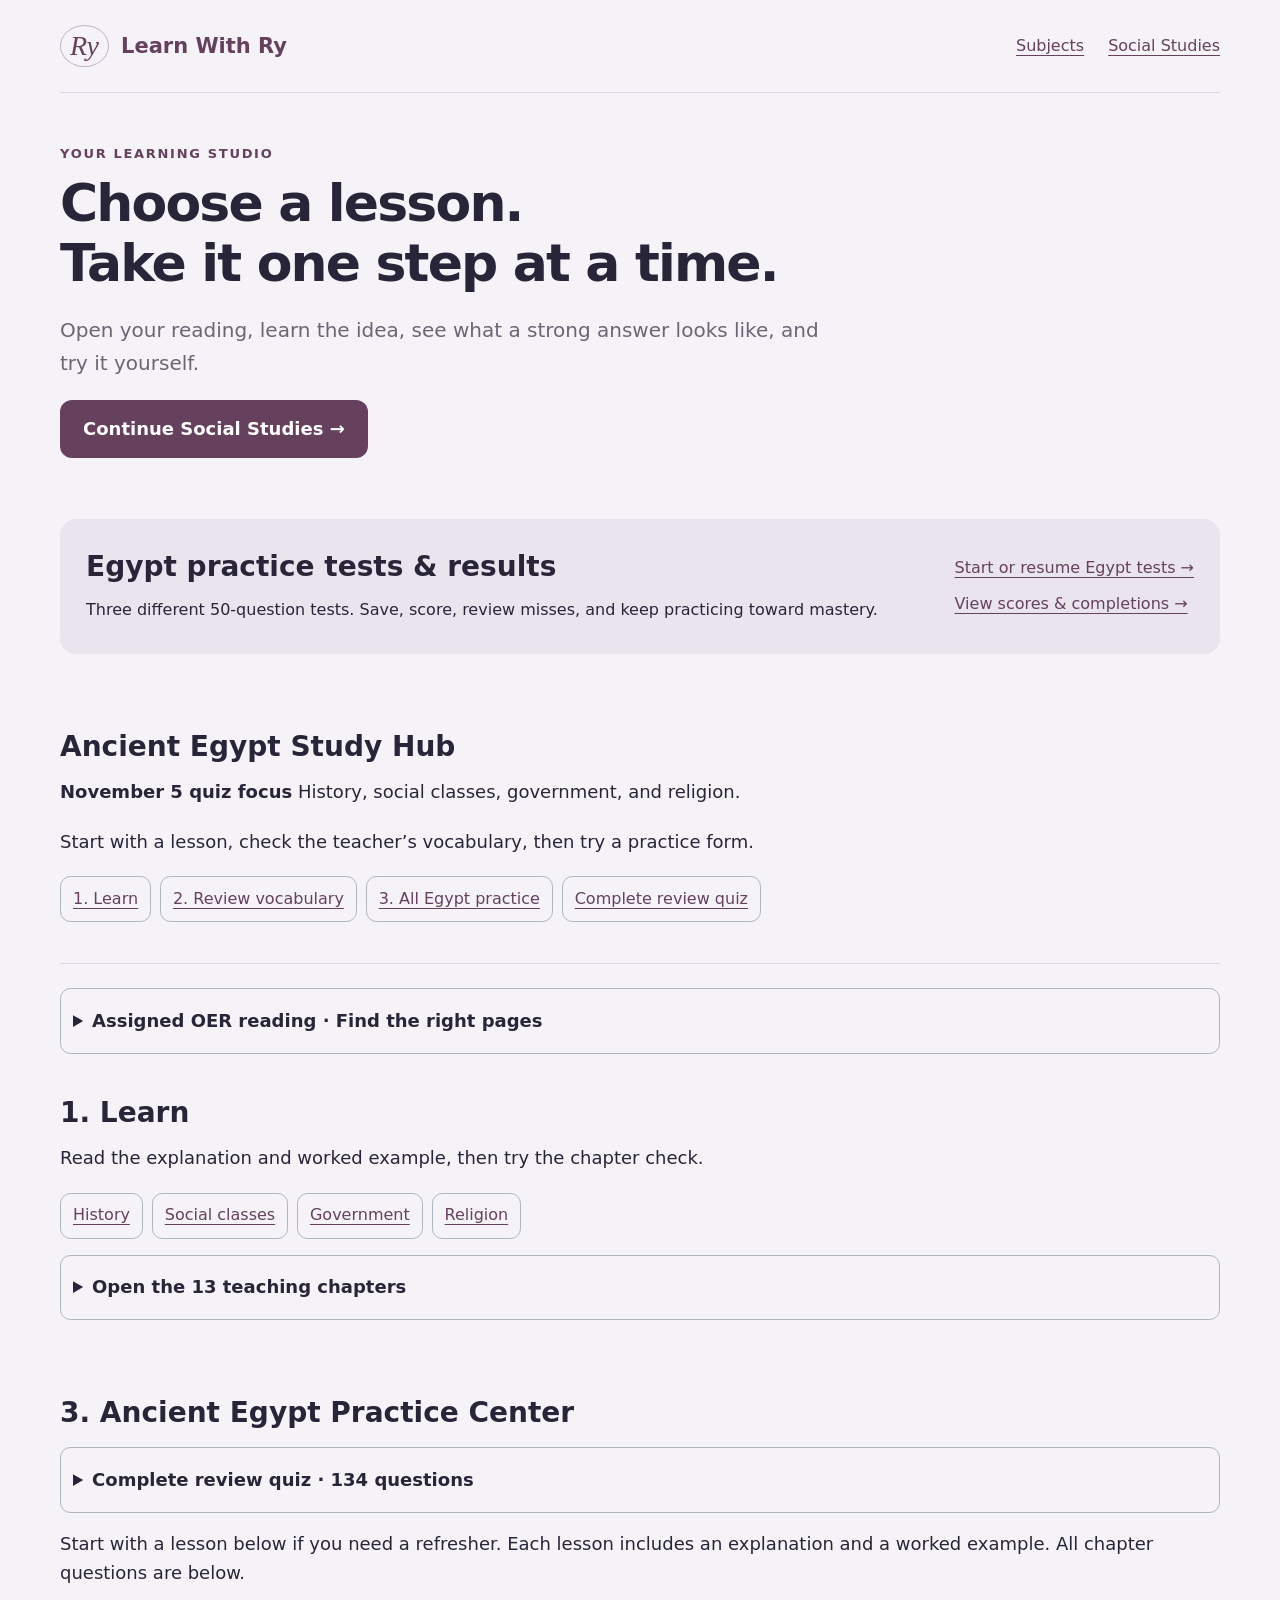
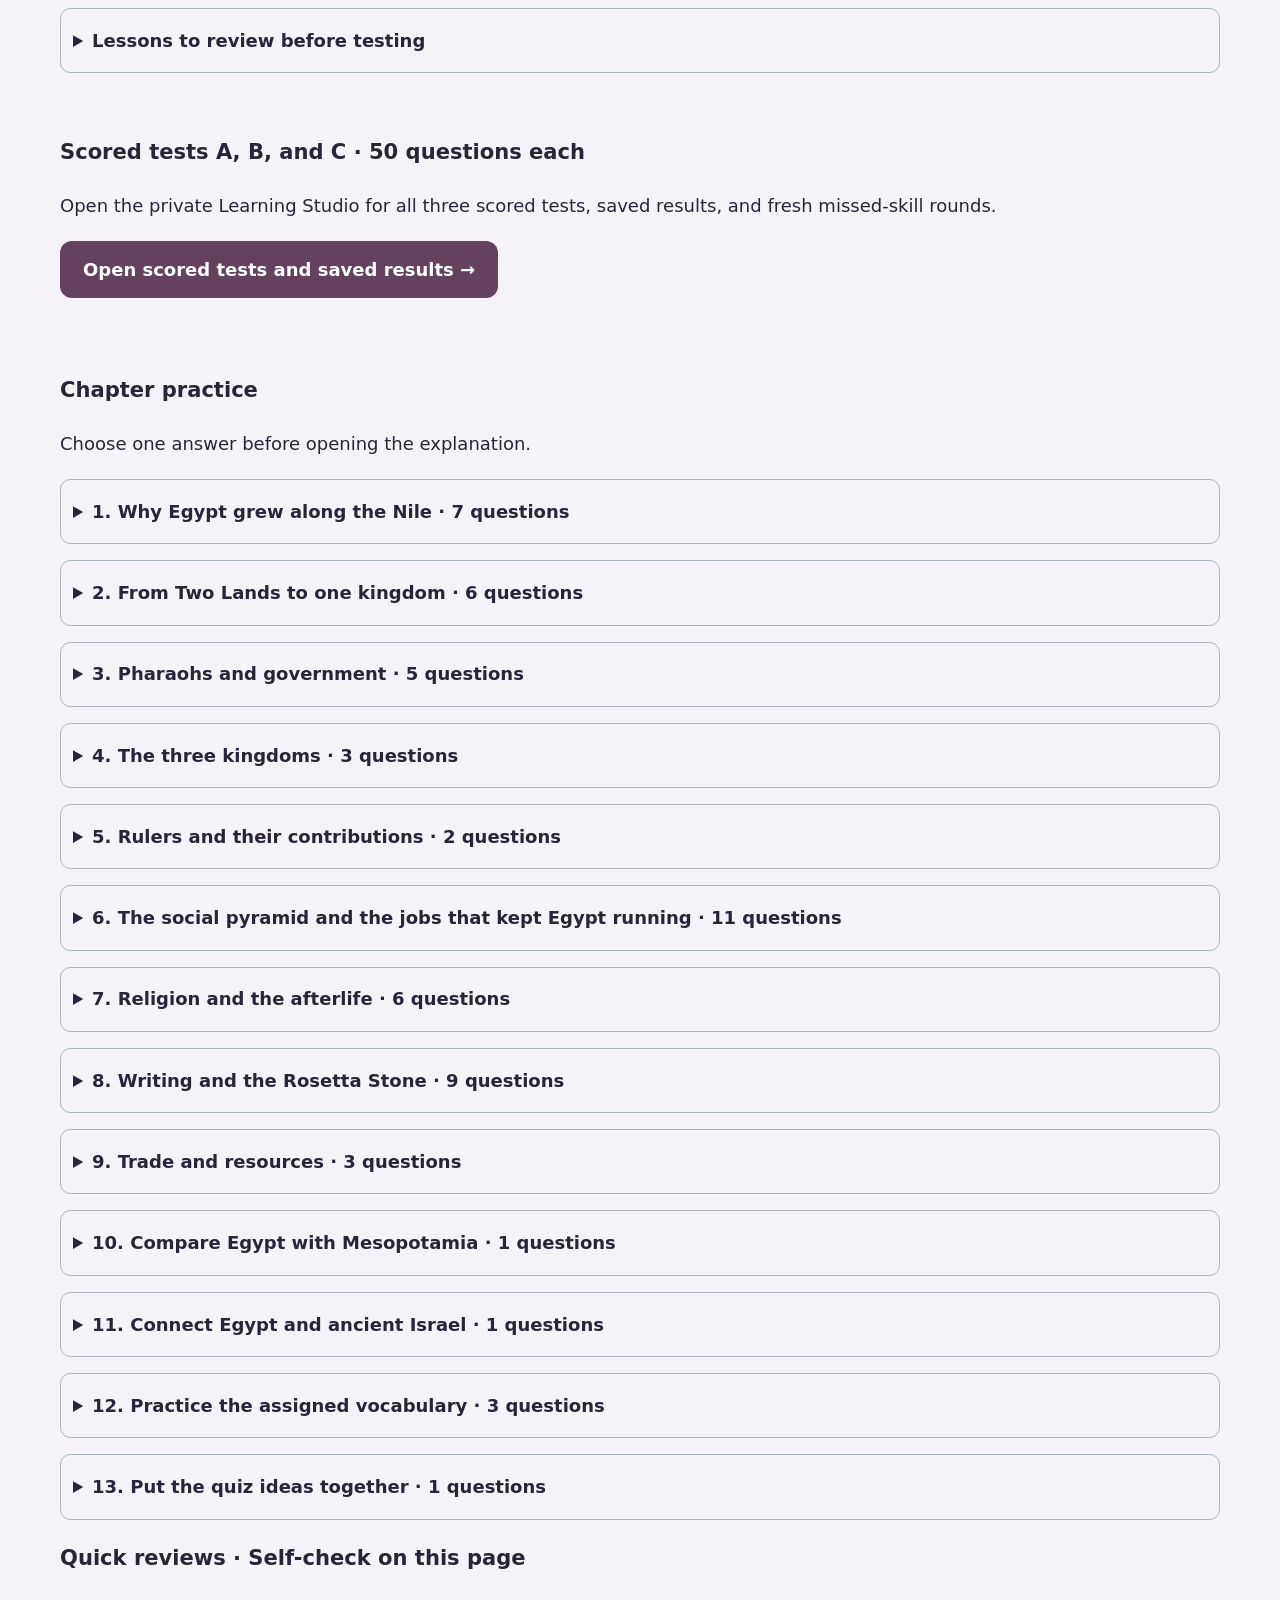
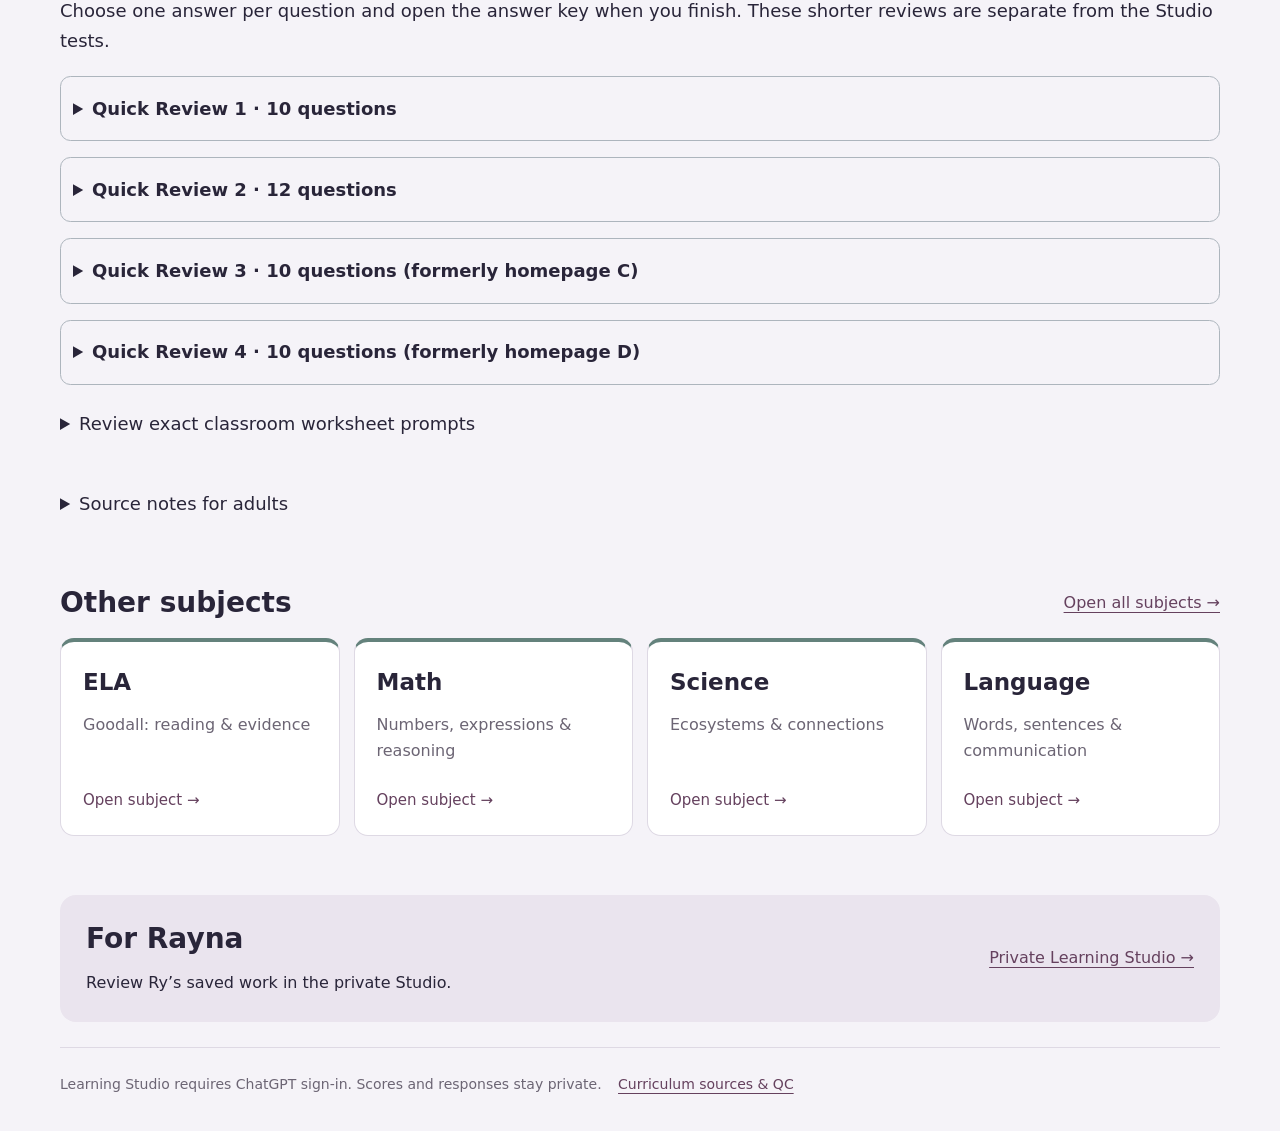
==== commit c6f3194f: "Retire public parent audio routes and keep student read-aloud" ====
--- a/archive/2026-11-06/index.html
+++ b/archive/2026-11-06/index.html
@@ -7,7 +7,7 @@
 #social-studies .study-panel>summary {font-weight:700}
 #social-studies li {margin:.3rem 0}
 #social-studies [id] {scroll-margin-top:1rem}
-</style><style>#egypt-combined-quiz fieldset{border:0;padding:1rem 0}#egypt-combined-quiz legend{font-weight:650}#egypt-combined-quiz .quiz-options{display:grid;gap:.55rem;margin-top:.7rem}#egypt-combined-quiz .quiz-options label{display:flex;align-items:flex-start;gap:.6rem;padding:.8rem;border:1px solid #b9aabd;border-radius:.5rem;cursor:pointer}#egypt-combined-quiz input{width:1.2rem;height:1.2rem;flex-shrink:0}#score-egypt-quiz{padding:.8rem 1.2rem;cursor:pointer}#egypt-combined-quiz .quiz-feedback{padding:.7rem;background:#f0eaf2}</style></head><body><div class="wrap"><header><a class="brand" href="../../index.html"><i>Ry</i>Learn With Ry</a><nav aria-label="Main navigation"><a href="#subjects">Subjects</a><a href="#social-studies">Social Studies</a><a href="../../rayna-audio.html">Rayna’s Audio</a></nav></header><main><section class="welcome"><p class="eyebrow">Your learning studio</p><h1>Choose a lesson.<br>Take it one step at a time.</h1><p>Open your reading, learn the idea, see what a strong answer looks like, and try it yourself.</p><a class="button" href="https://ry-learning-studio.raynastover.chatgpt.site/?lesson=ss_verified_social_pyramid">Continue Social Studies →</a></section><section class="parent"><div><h2>Egypt practice tests & results</h2><p>Three different 50-question tests. Save, score, review misses, and keep practicing toward mastery.</p></div><div><a href="https://ry-learning-studio.raynastover.chatgpt.site/?ssTests=1">Start or resume Egypt tests →</a><a href="https://ry-learning-studio.raynastover.chatgpt.site/?parent=1">View scores & completions →</a></div></section><section id="social-studies" aria-label="Ancient Egypt study hub">
+</style><style>#egypt-combined-quiz fieldset{border:0;padding:1rem 0}#egypt-combined-quiz legend{font-weight:650}#egypt-combined-quiz .quiz-options{display:grid;gap:.55rem;margin-top:.7rem}#egypt-combined-quiz .quiz-options label{display:flex;align-items:flex-start;gap:.6rem;padding:.8rem;border:1px solid #b9aabd;border-radius:.5rem;cursor:pointer}#egypt-combined-quiz input{width:1.2rem;height:1.2rem;flex-shrink:0}#score-egypt-quiz{padding:.8rem 1.2rem;cursor:pointer}#egypt-combined-quiz .quiz-feedback{padding:.7rem;background:#f0eaf2}</style></head><body><div class="wrap"><header><a class="brand" href="../../index.html"><i>Ry</i>Learn With Ry</a><nav aria-label="Main navigation"><a href="#subjects">Subjects</a><a href="#social-studies">Social Studies</a></nav></header><main><section class="welcome"><p class="eyebrow">Your learning studio</p><h1>Choose a lesson.<br>Take it one step at a time.</h1><p>Open your reading, learn the idea, see what a strong answer looks like, and try it yourself.</p><a class="button" href="https://ry-learning-studio.raynastover.chatgpt.site/?lesson=ss_verified_social_pyramid">Continue Social Studies →</a></section><section class="parent"><div><h2>Egypt practice tests & results</h2><p>Three different 50-question tests. Save, score, review misses, and keep practicing toward mastery.</p></div><div><a href="https://ry-learning-studio.raynastover.chatgpt.site/?ssTests=1">Start or resume Egypt tests →</a><a href="https://ry-learning-studio.raynastover.chatgpt.site/?parent=1">View scores & completions →</a></div></section><section id="social-studies" aria-label="Ancient Egypt study hub">
 <header class="egypt-intro"><h2>Ancient Egypt Study Hub</h2><p><strong>November 5 quiz focus</strong> History, social classes, government, and religion.</p><p>Start with a lesson, check the teacher’s vocabulary, then try a practice form.</p><nav aria-label="Study hub" class="study-links"><a href="#learn-egypt">1. Learn</a><a href="#chapter-12">2. Review vocabulary</a><a href="#egypt-practice">3. All Egypt practice</a><a href="#egypt-combined-quiz">Complete review quiz</a></nav></header>
 <details class="study-panel" id="assigned-egypt-reading"><summary>Assigned OER reading · Find the right pages</summary><p>Open <cite>OER Ancient Egypt.pdf</cite> in Schoology under Egypt–Quarter 2. Use the PDF viewer’s page counter. Read the section you need, then use the lesson link to practice.</p><ul><li>Pages 3–8 · Geography and climate · <a href="#chapter-1">Study this topic</a></li><li>Pages 9–14 · Agriculture and irrigation · <a href="#chapter-1">Study this topic</a></li><li>Pages 15–19 · Government and social structure · <a href="#chapter-6">Study this topic</a></li><li>Pages 20–27 · Religion and the afterlife · <a href="#chapter-7">Study this topic</a></li><li>Pages 28–39 · History and key figures · <a href="#chapter-4">Study this topic</a></li><li>Pages 40–45 · Writing and other achievements · <a href="#chapter-8">Study this topic</a></li><li>Pages 46–51 · Egypt and Nubia · <a href="#chapter-9">Study this topic</a></li></ul><p>The assigned social pyramid is <a href="#assigned-social-pyramid">Figure 1 on page 15</a>.</p></details>
 <section id="learn-egypt"><h2>1. Learn</h2><p>Read the explanation and worked example, then try the chapter check.</p><nav class="study-links" aria-label="Quiz focus"><a href="#chapter-4">History</a><a href="#chapter-6">Social classes</a><a href="#chapter-3">Government</a><a href="#chapter-7">Religion</a></nav>
@@ -524,4 +524,4 @@
 <details><summary>Review exact classroom worksheet prompts</summary><p>These questions appear in the classroom activities. The questions on the teacher’s quiz have not been verified.</p><h3>Two Lands worksheet</h3><ul><li><details><summary>Which area of the civilization was Upper Egypt?</summary><p>Southern Egypt, upstream along the Nile.</p></details></li><li><details><summary>Why was the Nile River important for Ancient Egyptians?</summary><p>It provided water, fertile soil, irrigation, and a transportation route.</p></details></li><li><details><summary>Who consolidated the two lands politically?</summary><p>Menes is the traditional answer in the classroom reading.</p></details></li></ul><h3>Who Done It? society activity</h3><ul><li><details><summary>Who had total authority over the kingdom of ancient Egypt?</summary><p>The pharaoh.</p></details></li><li><details><summary>What is a vizier?</summary><p>The chief adviser to the pharaoh.</p></details></li></ul></details>
 </section>
 <details><summary>Source notes for adults</summary><p>This companion follows the 13-chapter order of the parent-provided Rayna’s Audio lesson. It uses the recovered classroom history reading, Two Lands reading, social pyramid, society activities, and teacher vocabulary assignment. The Mesopotamia and ancient Israel chapters are cumulative review. The vocabulary section follows the teacher’s assigned list.</p><p>Use the teacher’s original diagram and assigned map for project placements. The <a href="https://learnbps.bismarckschools.org/mod/book/view.php?chapterid=103271&amp;id=449048">Egypt section of the Bismarck district book</a> was recovered through the chapter viewer. The district material is taught directly in the lessons above. The three-period overview contains an editorial placeholder, so the Old Kingdom example draws on the individual Old Kingdom chapter. The print view still times out. The district book is a supporting source, and the teacher’s assigned materials control assignment details. The uploaded classroom handouts on hieroglyphics and hieratic, ancient Egyptian language, the Two Lands, and the 24 assigned vocabulary terms informed the added teaching and checks. The uploaded 51-page Ancient Egypt OER, six-page Who Done It? society activity, language packet and hieroglyphics handouts informed the added teaching and checks. The mystery’s modern storyline is fictional. The Make a Mummy slide deck remains unavailable. Older textbook pages 149–151 and some linked media remain unverified.</p></details>
-</section><section id="subjects"><div class="sectionTitle"><h2>Other subjects</h2><a href="https://ry-learning-studio.raynastover.chatgpt.site">Open all subjects →</a></div><div class="subjects"><a class="subject" href="https://ry-learning-studio.raynastover.chatgpt.site/?lesson=fresh_ela_goodall_guide"><b>ELA</b><span>Goodall: reading & evidence</span><small>Open subject →</small></a><a class="subject" href="https://ry-learning-studio.raynastover.chatgpt.site/?lesson=fresh_math_big8_transfer"><b>Math</b><span>Numbers, expressions & reasoning</span><small>Open subject →</small></a><a class="subject" href="https://ry-learning-studio.raynastover.chatgpt.site/?lesson=fresh_sci33_levels"><b>Science</b><span>Ecosystems & connections</span><small>Open subject →</small></a><a class="subject" href="https://ry-learning-studio.raynastover.chatgpt.site/?lesson=lf_clause_proof"><b>Language</b><span>Words, sentences & communication</span><small>Open subject →</small></a></div></section><section class="parent"><div><h2>For Rayna</h2><p>Listen to the same teaching or review Ry’s saved work in the private Studio.</p></div><div><a href="../../rayna-audio.html">Rayna’s Audio →</a><a href="https://ry-learning-studio.raynastover.chatgpt.site">Private Learning Studio →</a></div></section></main><footer>Learning Studio requires ChatGPT sign-in. Scores and responses stay private. <a href="../../curriculum-2026-11/README.md">Curriculum sources & QC</a></footer></div></body></html>+</section><section id="subjects"><div class="sectionTitle"><h2>Other subjects</h2><a href="https://ry-learning-studio.raynastover.chatgpt.site">Open all subjects →</a></div><div class="subjects"><a class="subject" href="https://ry-learning-studio.raynastover.chatgpt.site/?lesson=fresh_ela_goodall_guide"><b>ELA</b><span>Goodall: reading & evidence</span><small>Open subject →</small></a><a class="subject" href="https://ry-learning-studio.raynastover.chatgpt.site/?lesson=fresh_math_big8_transfer"><b>Math</b><span>Numbers, expressions & reasoning</span><small>Open subject →</small></a><a class="subject" href="https://ry-learning-studio.raynastover.chatgpt.site/?lesson=fresh_sci33_levels"><b>Science</b><span>Ecosystems & connections</span><small>Open subject →</small></a><a class="subject" href="https://ry-learning-studio.raynastover.chatgpt.site/?lesson=lf_clause_proof"><b>Language</b><span>Words, sentences & communication</span><small>Open subject →</small></a></div></section><section class="parent"><div><h2>For Rayna</h2><p>Review Ry’s saved work in the private Studio.</p></div><div><a href="https://ry-learning-studio.raynastover.chatgpt.site">Private Learning Studio →</a></div></section></main><footer>Learning Studio requires ChatGPT sign-in. Scores and responses stay private. <a href="../../curriculum-2026-11/README.md">Curriculum sources & QC</a></footer></div></body></html>
